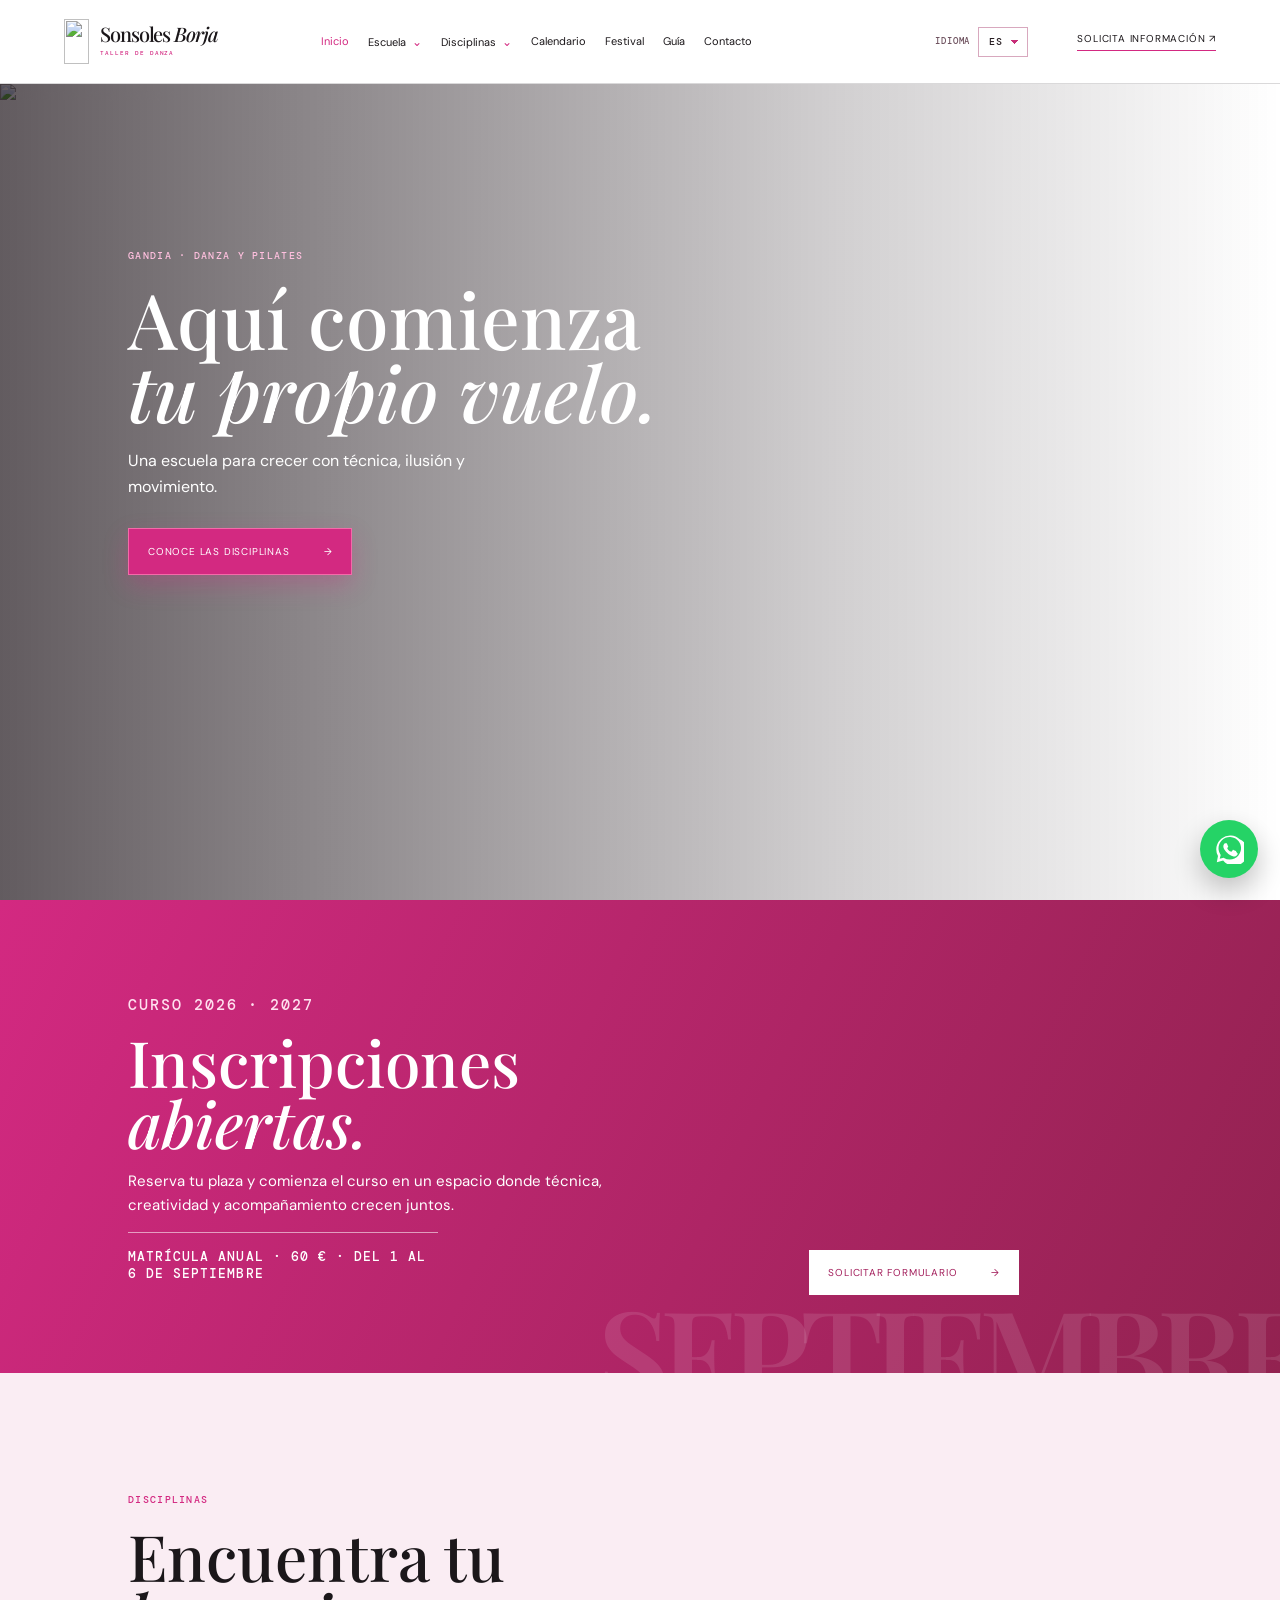
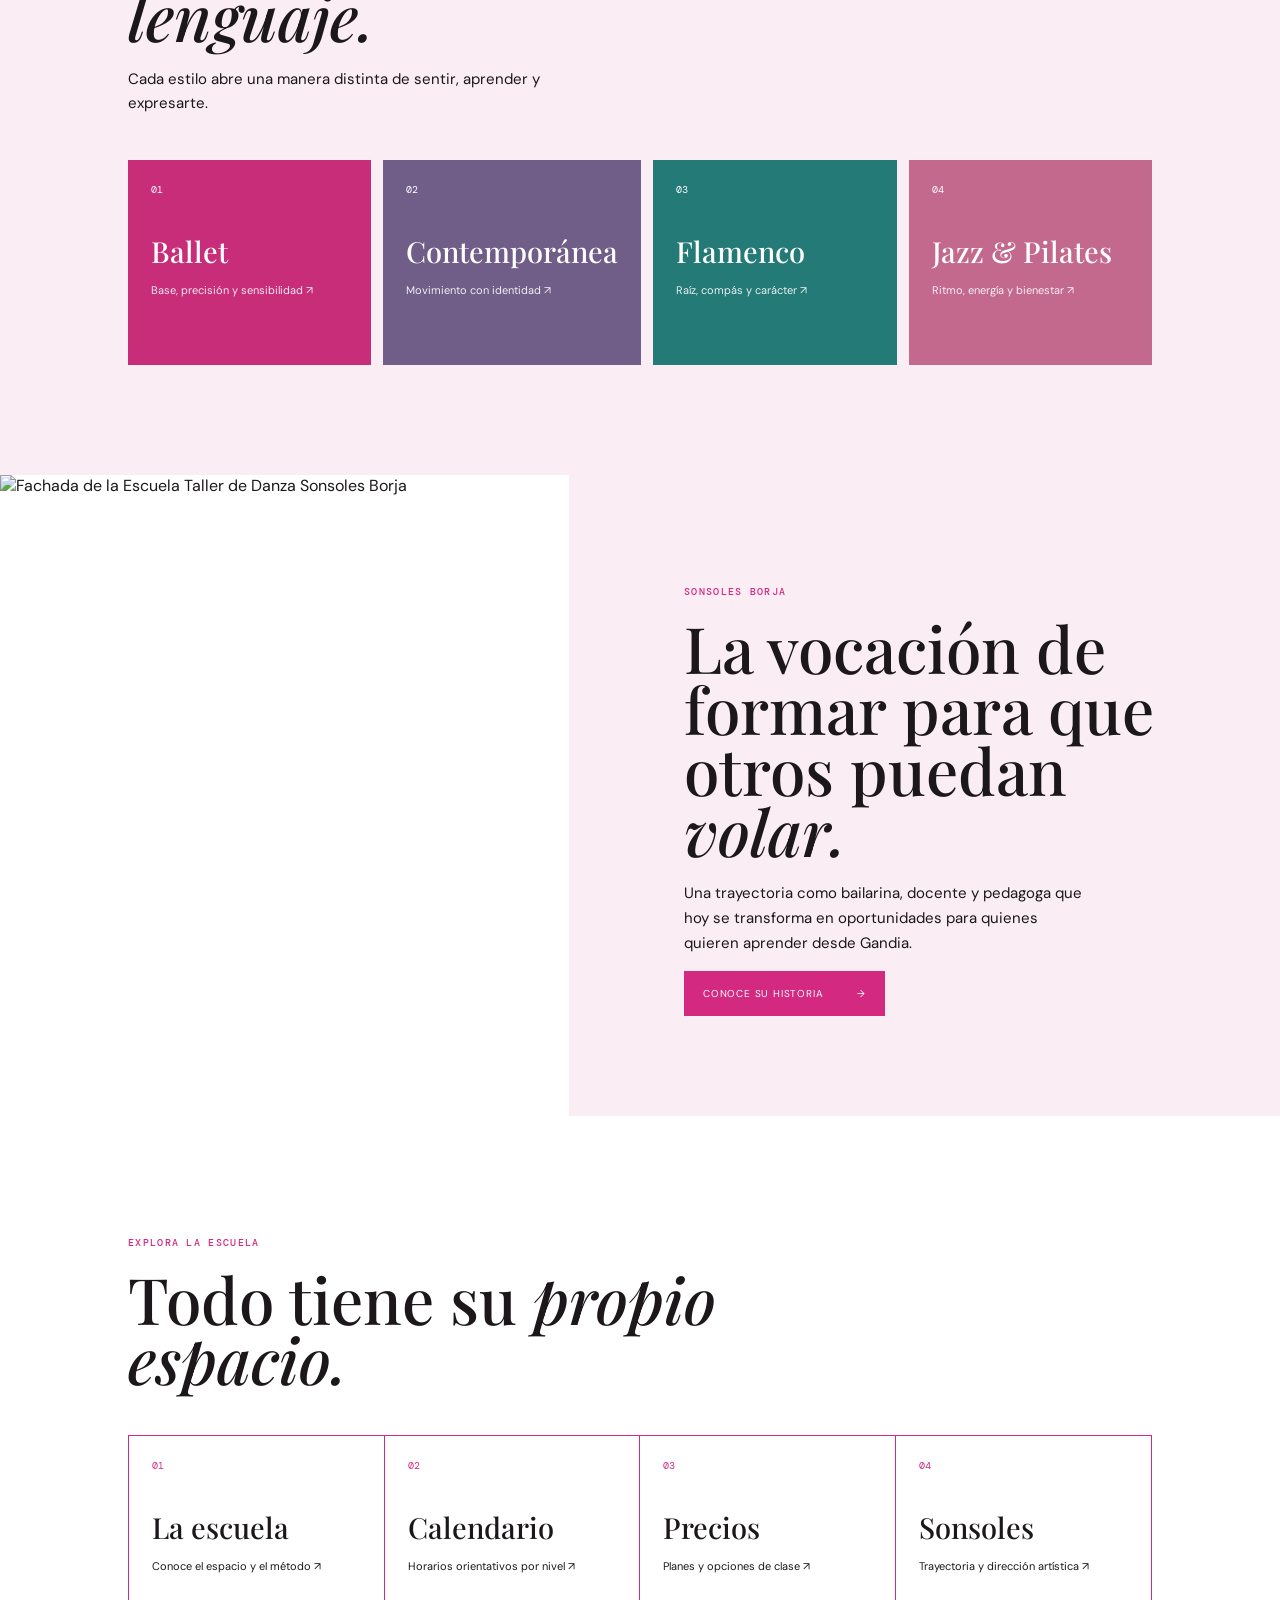
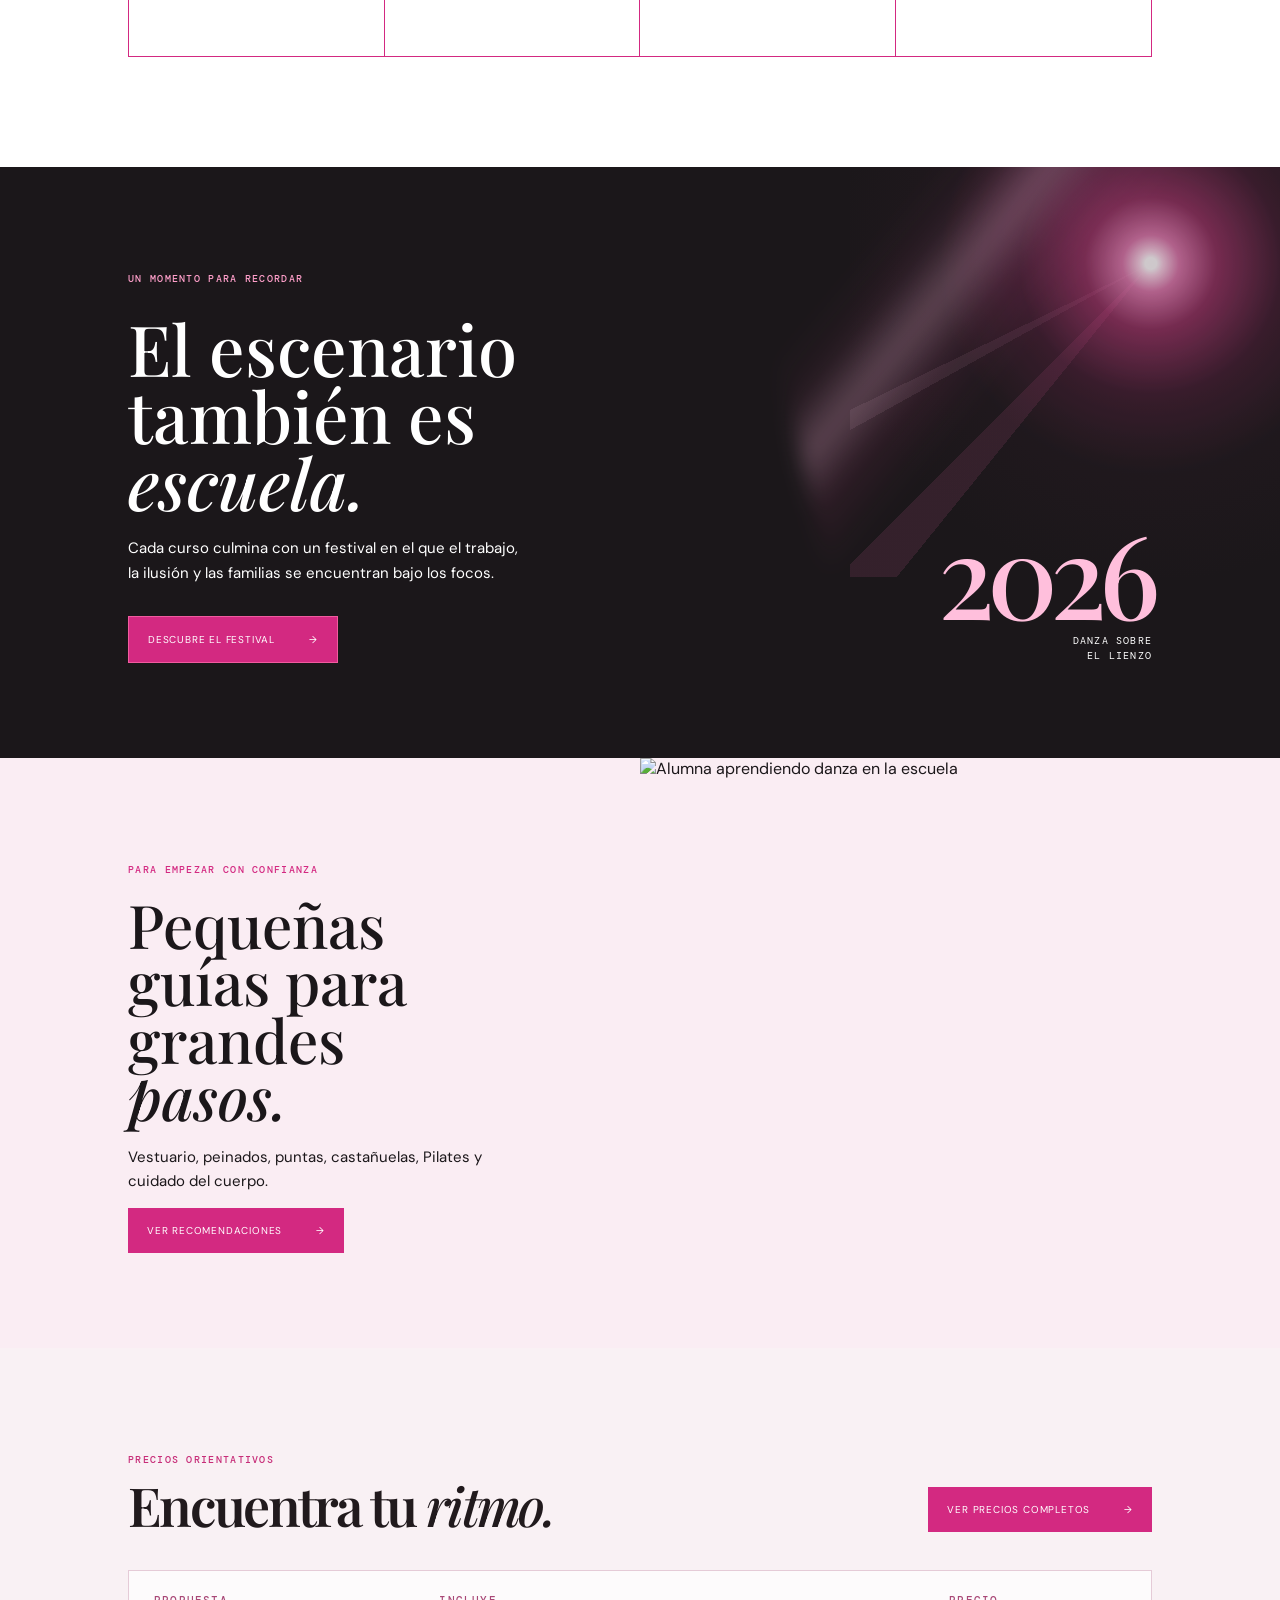
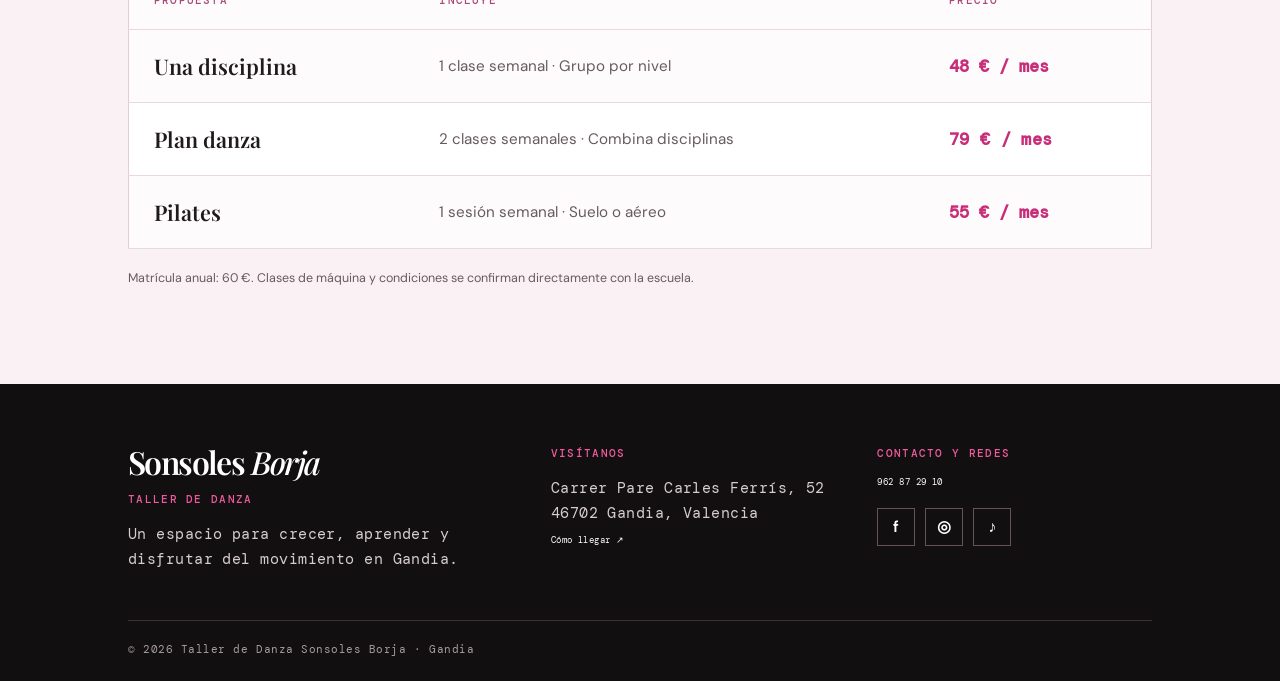
==== index.html @ 7279515a "Publicar versión final de la web" ====
<!doctype html><html lang="es"><head><meta charset="UTF-8"><meta name="viewport" content="width=device-width,initial-scale=1"><title>Sonsoles Borja | Danza y Pilates</title><link rel="preconnect" href="https://fonts.googleapis.com"><link rel="preconnect" href="https://fonts.gstatic.com" crossorigin><link href="https://fonts.googleapis.com/css2?family=DM+Mono:wght@400;500&family=DM+Sans:opsz,wght@9..40,400;9..40,500;9..40,600&family=Playfair+Display:ital,wght@0,500;0,600;0,700;1,500&display=swap" rel="stylesheet"><link rel="stylesheet" href="pages.css"><link rel="stylesheet" href="festival.css"><style>.simple-brand.polished{gap:11px}.brand-icon-polished{width:25px;height:45px;display:block}.brand-icon-polished img{width:100%;height:100%;object-fit:contain}.simple-brand.polished>span:last-child{font-size:20px;letter-spacing:-.055em}.simple-brand.polished i{margin-top:6px;letter-spacing:.16em;font-size:6px}.simple-brand.polished b{font-style:italic;font-weight:500}.sonsoles-home{display:grid;grid-template-columns:1fr 1.25fr;min-height:600px}.sonsoles-home .portraits{display:block;min-height:600px;overflow:hidden}.sonsoles-home img{width:100%;height:100%;object-fit:cover}.sonsoles-home>div:last-child{padding:100px 9vw;background:#faedf3}.sonsoles-home h2{font-size:clamp(43px,5vw,74px)}.sonsoles-home p:not(.eyebrow){font-size:15px;line-height:1.65;max-width:400px}@media(max-width:760px){.simple-brand.polished>span:last-child{font-size:17px}.brand-icon-polished{width:22px;height:39px}.sonsoles-home{grid-template-columns:1fr}.sonsoles-home .portraits{height:420px;min-height:0}.sonsoles-home>div:last-child{padding:70px 25px}}.home-prices{padding:95px 10vw;background:#fff8fb}.home-prices-head{display:flex;justify-content:space-between;align-items:end;gap:30px;margin-bottom:38px}.home-prices h2{font:600 clamp(2.6rem,4.2vw,4.8rem)/.98 'Playfair Display',serif;letter-spacing:-.05em;margin:13px 0 0}.home-prices table{width:100%;border-collapse:collapse;background:#fff}.home-prices th,.home-prices td{padding:22px 25px;text-align:left;border-bottom:1px solid #eadde3}.home-prices th{font:500 .68rem 'DM Mono',monospace;letter-spacing:.11em;text-transform:uppercase;color:#9f788b}.home-prices td{font-size:.95rem}.home-prices td:first-child{font:600 1.35rem 'Playfair Display',serif}.home-prices td:nth-child(2){color:#6c6066}.home-prices td:last-child{font:600 1.05rem 'DM Mono',monospace;color:#c72d78;white-space:nowrap}.home-prices-note{margin:20px 0 0;color:#786d72;font-size:.78rem;line-height:1.6}@media(max-width:760px){.home-prices{padding:65px 25px}.home-prices-head{display:block}.home-prices .button{margin-top:24px}.home-prices th:nth-child(2),.home-prices td:nth-child(2){display:none}.home-prices th,.home-prices td{padding:17px 12px}.home-prices td:first-child{font-size:1.15rem}}.home-prices{background:#201b1e;color:#fff}.home-prices .eyebrow{color:#f34b9c}.home-prices h2{color:#fff}.home-prices table{background:#2c2529;border:1px solid #514149}.home-prices th,.home-prices td{border-color:#514149;color:#fff}.home-prices th{color:#f7bfd8}.home-prices td:nth-child(2),.home-prices-note{color:#e3d8dc}.home-prices td:last-child{color:#ff62aa}.home-prices .button{background:#d42e7c;color:#fff}.home-prices .button:hover{background:#ee4c9c}.site-footer{background:#120f11;color:#fff;padding:62px 10vw 25px}.footer-grid{max-width:1280px;margin:auto;display:grid;grid-template-columns:1.35fr 1fr 1fr;gap:52px;padding-bottom:48px}.footer-brand{font:600 2rem/1 'Playfair Display',serif;letter-spacing:-.05em}.footer-brand span{font-style:italic;font-weight:500}.footer-kicker{font:500 .68rem 'DM Mono',monospace;letter-spacing:.12em;text-transform:uppercase;color:#ef5b9e;margin:0 0 16px}.site-footer p:not(.footer-kicker){font-size:.92rem;line-height:1.7;color:#d6cdd1;margin:0}.footer-contact{color:#fff!important;text-decoration:none;display:block;margin-top:8px}.footer-contact:hover{color:#f0549c!important}.footer-socials{display:flex;gap:10px;margin-top:20px}.footer-socials a{width:38px;height:38px;border:1px solid #645159;display:grid;place-items:center;color:#fff;text-decoration:none;font:600 1rem 'DM Sans',sans-serif;transition:.2s}.footer-socials a:hover{background:#d42e7c;border-color:#d42e7c;transform:translateY(-2px)}.footer-bottom{max-width:1280px;margin:auto;padding-top:22px;border-top:1px solid #3b3035;color:#a89ba1;font:400 .66rem 'DM Mono',monospace;letter-spacing:.05em}@media(max-width:760px){.site-footer{padding:52px 25px 23px}.footer-grid{grid-template-columns:1fr;gap:28px;padding-bottom:36px}}.festival-home{background:#1b171a!important;color:#fff!important}.festival-home .eyebrow{color:#ff9fca!important}.festival-home h2,.festival-home h2 em,.festival-home p:not(.eyebrow),.festival-home .year-stamp,.festival-home .year-stamp small{color:#fff!important;text-shadow:none}.festival-home>div:nth-of-type(1){position:relative;z-index:2}.festival-home .button{background:#d32981!important;color:#fff!important;border:1px solid #f15b9f}.festival-home .button:hover{background:#ed4c9b!important}.festival-home:after{opacity:.8}.festival-home .year-stamp{position:relative;z-index:2;color:#ffbfdc!important}.home-hero .button{background:#d32981!important;border:1px solid #f46aa9!important;color:#fff!important;box-shadow:0 10px 25px rgba(211,41,129,.28)}.home-hero .button:hover{background:#ed4d9b!important;transform:translateY(-2px)}.explore-links .link-grid{border:1px solid #d32981!important;gap:0}.explore-links .link-grid a{border-right:1px solid #d32981!important;background:transparent!important}.explore-links .link-grid a:last-child{border-right:0!important}.explore-links .link-grid a:hover{background:#fff4f8!important}.explore-links .link-grid b{color:#d32981!important}@media(max-width:560px){.explore-links .link-grid a{border-right:0!important;border-bottom:1px solid #d32981!important}.explore-links .link-grid a:last-child{border-bottom:0!important}}.home-prices{background:#f9f1f4!important;color:#211a1d!important}.home-prices .eyebrow{color:#c72d78!important}.home-prices h2{color:#211a1d!important}.home-prices table{background:rgba(255,255,255,.72)!important;border:1px solid #e5cbd7!important}.home-prices th,.home-prices td{border-color:#ead8e0!important;color:#211a1d!important}.home-prices th{color:#a94877!important}.home-prices td:nth-child(2),.home-prices-note{color:#685b60!important}.home-prices td:last-child{color:#c72d78!important}.home-prices .button{background:#d32981!important;color:#fff!important;border:0!important}.home-prices .button:hover{background:#e94b98!important}.home-links:not(.explore-links) .link-grid{border:0!important;gap:12px}.home-links:not(.explore-links) .link-grid a{border:0!important;color:#fff!important;min-height:205px}.home-links:not(.explore-links) .link-grid a:nth-child(1){background:#c72d78!important}.home-links:not(.explore-links) .link-grid a:nth-child(2){background:#705d88!important}.home-links:not(.explore-links) .link-grid a:nth-child(3){background:#247a76!important}.home-links:not(.explore-links) .link-grid a:nth-child(4){background:#c3698d!important}.home-links:not(.explore-links) .link-grid a:hover{filter:brightness(1.06);transform:translateY(-3px)}.home-links:not(.explore-links) .link-grid b,.home-links:not(.explore-links) .link-grid strong,.home-links:not(.explore-links) .link-grid span{color:#fff!important}.home-links:not(.explore-links) .link-grid span{opacity:.9}.enrollment-home{position:relative;overflow:hidden;padding:78px 10vw;background:linear-gradient(115deg,#d32981,#922250);color:#fff;display:grid;grid-template-columns:1.3fr .7fr;gap:45px;align-items:end}.enrollment-home:after{content:'SEPTIEMBRE';position:absolute;right:-24px;bottom:-30px;font:600 clamp(60px,10vw,155px)/.8 'Playfair Display',serif;color:rgba(255,255,255,.11);letter-spacing:-.08em}.enrollment-home>div{position:relative;z-index:1}.enrollment-home .eyebrow{color:#ffe0ef}.enrollment-home h2{color:#fff;font-size:clamp(42px,5vw,72px);margin:13px 0}.enrollment-home p{font-size:15px;line-height:1.6;max-width:500px}.enrollment-home .enrollment-date{font:500 13px 'DM Mono',monospace;letter-spacing:.08em;text-transform:uppercase;color:#fff;border-top:1px solid rgba(255,255,255,.55);padding-top:15px;max-width:310px}.enrollment-home .button{justify-self:start;background:#fff!important;color:#a31f5c!important;position:relative;z-index:1}.enrollment-home .button:hover{background:#fff0f7!important}@media(max-width:760px){.enrollment-home{padding:64px 25px;grid-template-columns:1fr}.enrollment-home:after{font-size:75px;right:-14px}.enrollment-home .button{margin-top:5px}}.home-prices tbody tr:nth-child(2) td{background:#fff2f7}.home-prices tbody tr:nth-child(2) td:last-child{background:#d32981!important;color:#fff!important;font-weight:700;letter-spacing:.02em}.home-prices td:last-child{min-width:150px;text-align:right}.home-prices th:last-child{text-align:right}.home-prices tbody tr:nth-child(2) td{background:#fff!important}.home-prices tbody tr:nth-child(2) td:last-child{background:#fff!important;color:#c72d78!important;font-weight:600!important}.home-prices td:last-child{min-width:auto!important;text-align:left!important}.home-prices th:last-child{text-align:left!important}</style><script defer src="language.js"></script></head><body><header class="page-header"><a class="simple-brand polished" href="index.html"><span class="brand-icon-polished"><img src="assets/brand-icon-polished.png" alt=""></span><span>Sonsoles <b>Borja</b><i>Taller de danza</i></span></a><nav><a class="active" href="index.html">Inicio</a><a href="escuela.html">Escuela</a><a href="disciplinas.html">Disciplinas</a><a href="calendario.html">Calendario</a><a href="festival.html">Festival</a><a href="guia.html">Gu&iacute;a</a><a href="contacto.html">Contacto</a></nav><a class="nav-cta" href="contacto.html">Solicita informaci&oacute;n ↗</a></header><main><section class="home-hero"><img src="assets/hero-danza.png" alt="Bailarina en el estudio"><div><p class="eyebrow">Gandia · Danza y Pilates</p><h1>Aqu&iacute; comienza<br><em>tu propio vuelo.</em></h1><p>Una escuela para crecer con t&eacute;cnica, ilusi&oacute;n y movimiento.</p><a class="button" href="disciplinas.html">Conoce las disciplinas <span>→</span></a></div></section><section class="enrollment-home"><div><p class="eyebrow">Curso 2026 · 2027</p><h2>Inscripciones <em>abiertas.</em></h2><p>Reserva tu plaza y comienza el curso en un espacio donde técnica, creatividad y acompañamiento crecen juntos.</p><p class="enrollment-date">Matrícula anual · 60 € · del 1 al 6 de septiembre</p></div><div><a class="button enrollment-form-link" href="contacto.html">Solicitar formulario <span>→</span></a></div></section><section class="home-links"><p class="eyebrow">Disciplinas</p><h2>Encuentra tu <em>lenguaje.</em></h2><p style="max-width:460px;font-size:15px;line-height:1.6">Cada estilo abre una manera distinta de sentir, aprender y expresarte.</p><div class="link-grid"><a href="disciplinas.html"><b>01</b><strong>Ballet</strong><span>Base, precisi&oacute;n y sensibilidad ↗</span></a><a href="disciplinas.html"><b>02</b><strong>Contempor&aacute;nea</strong><span>Movimiento con identidad ↗</span></a><a href="disciplinas.html"><b>03</b><strong>Flamenco</strong><span>Ra&iacute;z, comp&aacute;s y car&aacute;cter ↗</span></a><a href="disciplinas.html"><b>04</b><strong>Jazz & Pilates</strong><span>Ritmo, energ&iacute;a y bienestar ↗</span></a></div></section><section class="sonsoles-home"><div class="portraits"><img src="assets/escuela-fachada-limpia.png" alt="Fachada de la Escuela Taller de Danza Sonsoles Borja"></div><div><p class="eyebrow">Sonsoles Borja</p><h2>La vocaci&oacute;n de formar para que otros puedan <em>volar.</em></h2><p>Una trayectoria como bailarina, docente y pedagoga que hoy se transforma en oportunidades para quienes quieren aprender desde Gandia.</p><a class="button" href="sonsoles.html">Conoce su historia <span>→</span></a></div></section><section class="home-links explore-links" style="background:#fff"><p class="eyebrow">Explora la escuela</p><h2>Todo tiene su <em>propio espacio.</em></h2><div class="link-grid"><a href="escuela.html"><b>01</b><strong>La escuela</strong><span>Conoce el espacio y el m&eacute;todo ↗</span></a><a href="calendario.html"><b>02</b><strong>Calendario</strong><span>Horarios orientativos por nivel ↗</span></a><a href="precios.html"><b>03</b><strong>Precios</strong><span>Planes y opciones de clase ↗</span></a><a href="sonsoles.html"><b>04</b><strong>Sonsoles</strong><span>Trayectoria y direcci&oacute;n art&iacute;stica ↗</span></a></div></section><section class="festival-home"><p class="eyebrow">Un momento para recordar</p><div><h2>El escenario tambi&eacute;n es <em>escuela.</em></h2><p>Cada curso culmina con un festival en el que el trabajo, la ilusi&oacute;n y las familias se encuentran bajo los focos.</p><a class="button" href="festival.html">Descubre el Festival <span>→</span></a></div><div class="year-stamp">2026<br><small>DANZA SOBRE<br>EL LIENZO</small></div></section><section class="home-guide"><div><p class="eyebrow">Para empezar con confianza</p><h2>Peque&ntilde;as gu&iacute;as para grandes <em>pasos.</em></h2><p>Vestuario, peinados, puntas, casta&ntilde;uelas, Pilates y cuidado del cuerpo.</p><a class="button" href="guia.html">Ver recomendaciones <span>→</span></a></div><img src="assets/guia-pequenos-pasos.png" alt="Alumna aprendiendo danza en la escuela"></section><section class="home-prices"><div class="home-prices-head"><div><p class="eyebrow">Precios orientativos</p><h2>Encuentra tu <em>ritmo.</em></h2></div><a class="button" href="precios.html">Ver precios completos <span>→</span></a></div><table aria-label="Precios orientativos"><thead><tr><th>Propuesta</th><th>Incluye</th><th>Precio</th></tr></thead><tbody><tr><td>Una disciplina</td><td>1 clase semanal · Grupo por nivel</td><td>48 € / mes</td></tr><tr><td>Plan danza</td><td>2 clases semanales · Combina disciplinas</td><td>79 € / mes</td></tr><tr><td>Pilates</td><td>1 sesión semanal · Suelo o aéreo</td><td>55 € / mes</td></tr></tbody></table><p class="home-prices-note">Matrícula anual: 60 €. Clases de máquina y condiciones se confirman directamente con la escuela.</p></section></main><a class="whatsapp" href="https://wa.me/34600000000?text=Hola%2C%20me%20gustar%C3%ADa%20recibir%20informaci%C3%B3n." target="_blank" rel="noreferrer" aria-label="WhatsApp">◔</a><footer class="site-footer"><div class="footer-grid"><div><div class="footer-brand">Sonsoles <span>Borja</span></div><p class="footer-kicker" style="margin-top:14px">Taller de danza</p><p>Un espacio para crecer, aprender y disfrutar del movimiento en Gandia.</p></div><div><p class="footer-kicker">Visítanos</p><p>Carrer Pare Carles Ferrís, 52<br>46702 Gandia, Valencia</p><a class="footer-contact" href="https://www.google.com/maps/place//data=!4m2!3m1!1s0xd61e84b823273ef:0x9083b964c389a8e6?sa=X&amp;ved=1t:8290&amp;ictx=111" target="_blank" rel="noopener">Cómo llegar ↗</a></div><div><p class="footer-kicker">Contacto y redes</p><a class="footer-contact" href="tel:+34962872910">962 87 29 10</a><div class="footer-socials" aria-label="Redes sociales"><a href="https://www.facebook.com/tallerdedanzasonsolesborja" target="_blank" rel="noopener" aria-label="Facebook">f</a><a href="https://www.instagram.com/tallerdedanzasonsolesborja/" target="_blank" rel="noopener" aria-label="Instagram">◎</a><a href="https://www.tiktok.com/@tallerdedanzasonsolesborja" target="_blank" rel="noopener" aria-label="TikTok">♪</a></div></div></div><div class="footer-bottom">© 2026 Taller de Danza Sonsoles Borja · Gandia</div></footer></body></html>
---- pages.css ----
:root{--ink:#1b171a;--pink:#d32981;--soft:#faedf3;--line:rgba(27,23,26,.16)}
*{box-sizing:border-box}
body{margin:0;color:var(--ink);font-family:'DM Sans',Arial,sans-serif}
a{color:inherit;text-decoration:none}
.page-header{height:84px;display:flex;align-items:center;padding:0 5vw;gap:25px;border-bottom:1px solid var(--line);background:#fff;position:sticky;top:0;z-index:9}
.simple-brand{display:flex;align-items:center;gap:8px;font:500 18px/.82 'Playfair Display',serif;white-space:nowrap}
.simple-brand b{font-weight:700}.simple-brand i{display:block;margin-top:5px;color:var(--pink);font:500 7px 'DM Mono',monospace;letter-spacing:.1em;text-transform:uppercase}
.brand-icon{height:44px;width:22px;overflow:hidden;display:block;position:relative}.brand-icon img,.brand-icon img[src="assets/brand-icon-polished.png"]{position:static;width:100%;height:100%;max-width:100%;object-fit:contain}
.page-header nav{display:flex;gap:19px;margin:auto;font-size:11px}.page-header nav a{padding:6px 0}.page-header nav a:hover,.page-header nav .active{color:var(--pink)}
.nav-cta{font-size:10px;letter-spacing:.08em;text-transform:uppercase;border-bottom:1px solid var(--pink);padding-bottom:5px}
.eyebrow{font:500 10px 'DM Mono',monospace;letter-spacing:.13em;text-transform:uppercase;color:var(--pink)}
h1,h2{font:500 clamp(48px,6vw,92px)/.95 'Playfair Display',serif;margin:20px 0}h1 em,h2 em{font-weight:500}
.button{display:inline-flex;gap:34px;padding:16px 19px;background:var(--pink);color:#fff;font-size:10px;letter-spacing:.08em;text-transform:uppercase}
.home-hero{height:calc(100vh - 84px);min-height:570px;position:relative;color:#fff;overflow:hidden}.home-hero>img{height:100%;width:100%;object-fit:cover}.home-hero:after{content:'';position:absolute;inset:0;background:linear-gradient(90deg,rgba(24,14,20,.68),rgba(24,14,20,.2) 65%,transparent)}.home-hero>div{position:absolute;z-index:1;left:10vw;top:19%;max-width:535px}.home-hero .eyebrow{color:#ffc0df}.home-hero p:not(.eyebrow){font-size:16px;line-height:1.6;max-width:350px;margin-bottom:29px}
.home-links{padding:110px 10vw;background:var(--soft)}.home-links h2{font-size:clamp(44px,5vw,74px);max-width:620px}
.link-grid{display:grid;grid-template-columns:repeat(4,1fr);border:1px solid var(--line);margin-top:45px}.link-grid a{min-height:220px;padding:23px;border-right:1px solid var(--line);display:flex;flex-direction:column}.link-grid a:last-child{border:0}.link-grid b{font:10px 'DM Mono',monospace;color:var(--pink)}.link-grid strong{font:500 29px 'Playfair Display',serif;margin:36px 0 12px}.link-grid span{font-size:11px;line-height:1.5}
.page-hero{min-height:345px;padding:80px 10vw 70px;background:var(--soft);display:flex;align-items:end}.page-hero p:last-child{font-size:15px;line-height:1.6;max-width:480px}.page-content{padding:85px 10vw}.page-content h2{font-size:clamp(38px,4vw,62px)}
.split{display:grid;grid-template-columns:1fr 1fr;gap:8vw;align-items:center}.split img{width:100%;max-height:600px;object-fit:cover}.copy{font-size:15px;line-height:1.7}.copy ul{list-style:none;padding:17px 0;border-top:1px solid var(--line);font-size:13px}.copy li{line-height:2}.copy li:before,.discipline-row li:before{content:'•';color:var(--pink);padding-right:8px}
.discipline-list{display:grid;gap:0}.discipline-row{display:grid;grid-template-columns:310px 1fr;min-height:420px;border-bottom:1px solid var(--line)}.discipline-row img{width:100%;height:100%;object-fit:cover}.discipline-row>div{padding:55px 7vw}.discipline-row h2{font-size:clamp(39px,4.5vw,66px);margin:16px 0}.discipline-row p{font-size:15px;line-height:1.6}.discipline-row ul{padding:17px 0 0;border-top:1px solid var(--line);list-style:none;font-size:12px;line-height:1.9}
.primeros-pasos-gallery{display:grid;grid-template-columns:1fr 1fr;gap:2px;min-height:420px;overflow:hidden}.discipline-row>.primeros-pasos-gallery{padding:0}.primeros-pasos-gallery img{display:block;width:100%;height:100%;min-height:420px;object-fit:cover}
.calendar{width:100%;border-collapse:collapse;margin-top:20px;font-size:12px}.calendar th,.calendar td{border:1px solid var(--line);padding:17px;text-align:left;vertical-align:top}.calendar th{font:10px 'DM Mono',monospace;text-transform:uppercase;background:var(--soft)}.calendar td:first-child{font:10px 'DM Mono',monospace;color:var(--pink)}.calendar b{font-weight:400;color:#766a71}
.price-grid{display:grid;grid-template-columns:repeat(3,1fr);border:1px solid var(--line);margin-top:20px}.price-card{padding:33px 28px;border-right:1px solid var(--line);min-height:330px}.price-card:last-child{border:0}.price-card>p{font:10px 'DM Mono',monospace;letter-spacing:.08em;text-transform:uppercase;color:var(--pink)}.price-card strong{display:block;font:500 50px 'Playfair Display',serif;margin:20px 0}.price-card strong span{font:11px 'DM Sans',sans-serif}.price-card ul{padding:15px 0;border-top:1px solid var(--line);list-style:none;font-size:12px;line-height:1.9}
.price-card.featured{background:#fff!important;color:var(--ink)!important}.price-card.featured>p{color:var(--pink)!important}.price-card.featured strong,.price-card.featured strong span,.price-card.featured li{color:var(--ink)!important}.price-card.featured ul{border-color:var(--line)!important}
.notice{font-size:11px;color:#786a72;margin-top:18px}.contact-cards{display:grid;grid-template-columns:repeat(3,1fr);gap:20px}.contact-cards a,.contact-cards div{padding:27px;border-top:2px solid var(--pink);background:var(--soft);font-size:15px;line-height:1.55}.contact-cards span{display:block;color:var(--pink);font:10px 'DM Mono',monospace;text-transform:uppercase;letter-spacing:.08em;margin-bottom:8px}
.enrollment-fee{display:flex;align-items:baseline;gap:18px;padding:24px 28px;margin:0 0 20px;background:#faedf3;border-left:4px solid var(--pink)}.enrollment-fee .eyebrow{margin:0}.enrollment-fee strong{font:500 46px/.9 'Playfair Display',serif;color:var(--pink)}.enrollment-fee span{font-size:13px;color:#65575d}
.whatsapp{position:fixed;right:22px;bottom:22px;width:54px;height:54px;display:grid;place-items:center;background:#25d366;color:#fff;border-radius:50%;font-size:28px;box-shadow:0 8px 20px #0004;z-index:10}
footer{padding:27px 5vw;background:var(--soft);font:9px 'DM Mono',monospace;letter-spacing:.05em}
@media(max-width:900px){.page-header nav{display:none}.page-header{justify-content:space-between}.nav-cta{display:block}.link-grid,.price-grid,.contact-cards{grid-template-columns:1fr 1fr}.link-grid a:nth-child(2){border-right:0}.split{grid-template-columns:1fr}.discipline-row{grid-template-columns:1fr}.discipline-row img{height:390px}.primeros-pasos-gallery{height:390px;min-height:0}.primeros-pasos-gallery img{height:390px;min-height:0}.page-content{padding:65px 25px}.page-hero,.home-links{padding-left:25px;padding-right:25px}.calendar{display:block;overflow-x:auto}.calendar th,.calendar td{min-width:125px}.home-hero>div{left:25px;right:25px}.home-hero h1{font-size:63px}}
@media(max-width:560px){.link-grid,.price-grid,.contact-cards{grid-template-columns:1fr}.link-grid a,.price-card{border-right:0;border-bottom:1px solid var(--line)}.link-grid a:last-child,.price-card:last-child{border-bottom:0}.nav-cta{display:none}.discipline-row>div{padding:45px 25px}.page-hero{min-height:310px}}
.nav-dropdown{position:relative;display:flex;align-items:center}.nav-dropdown button{border:0;background:transparent;color:inherit;font:inherit;font-size:inherit;cursor:pointer;padding:6px 0}.nav-dropdown button span{font-size:12px;margin-left:3px;color:var(--pink)}.nav-dropdown.active button,.nav-dropdown:focus-within button,.nav-dropdown:hover button{color:var(--pink)}.discipline-menu{position:absolute;top:calc(100% + 12px);left:-18px;min-width:205px;padding:8px;background:#fff;border:1px solid var(--line);box-shadow:0 15px 32px rgba(39,30,34,.12);opacity:0;visibility:hidden;transform:translateY(-7px);transition:.18s ease;z-index:20}.discipline-menu a{display:block!important;padding:10px 12px!important;font-size:10px!important;letter-spacing:.03em;white-space:nowrap}.discipline-menu a:hover{background:var(--soft);color:var(--pink)}.nav-dropdown:hover .discipline-menu,.nav-dropdown:focus-within .discipline-menu,.nav-dropdown.open .discipline-menu{opacity:1;visibility:visible;transform:translateY(0)}.discipline-row{scroll-margin-top:105px}
@media(max-width:900px){.nav-dropdown{display:none}}
---- festival.css ----
.festival-home{background:var(--ink);color:#fff;min-height:530px;padding:95px 10vw;display:grid;grid-template-columns:1fr 1fr;position:relative;overflow:hidden}.festival-home:before{content:'';position:absolute;width:740px;height:780px;right:-190px;top:-450px;background:linear-gradient(143deg,transparent 42%,rgba(246,82,163,.05) 46%,rgba(255,179,218,.28) 50%,rgba(245,76,159,.08) 54%,transparent 59%);transform:rotate(-13deg);filter:blur(10px);pointer-events:none}.festival-home:after{content:'';position:absolute;width:640px;height:640px;right:-210px;top:-230px;background:radial-gradient(circle at 47% 51%,rgba(255,249,252,.98) 0 1.2%,rgba(255,207,231,.96) 2.5%,rgba(249,121,187,.84) 6%,rgba(218,47,129,.58) 14%,rgba(143,23,85,.28) 28%,rgba(56,14,37,.08) 45%,transparent 68%),conic-gradient(from 208deg at 47% 51%,transparent 0 11deg,rgba(250,89,165,.14) 11deg 17deg,transparent 17deg 33deg,rgba(255,182,220,.1) 33deg 36deg,transparent 36deg 360deg);filter:blur(.2px);opacity:1;mix-blend-mode:screen;pointer-events:none}.festival-home .eyebrow{grid-column:1/-1;color:#ffbcdc;position:relative;z-index:1}.festival-home h2{font-size:clamp(44px,5.5vw,78px);position:relative;z-index:1}.festival-home p:not(.eyebrow){max-width:400px;font-size:15px;line-height:1.65;position:relative;z-index:1}.festival-home .button{margin-top:16px;position:relative;z-index:1}.year-stamp{align-self:end;justify-self:end;z-index:1;font:500 clamp(60px,9vw,140px)/.78 'Playfair Display',serif;letter-spacing:-.07em;text-align:right}.year-stamp small{display:block;margin-top:17px;font:10px/1.45 'DM Mono',monospace;letter-spacing:.12em}.home-guide{display:grid;grid-template-columns:1fr 1fr;align-items:stretch;min-height:530px;background:var(--soft)}.home-guide>div{padding:95px 10vw}.home-guide h2{font-size:clamp(43px,4.7vw,70px)}.home-guide p:not(.eyebrow){font-size:15px;line-height:1.6;max-width:390px}.home-guide img{width:100%;height:100%;object-fit:cover}.festival-grid{display:grid;grid-template-columns:repeat(5,1fr);gap:12px;margin-top:35px}.festival-card{min-height:340px;padding:25px;display:flex;flex-direction:column;justify-content:end;background:linear-gradient(180deg,#f8ddea,#d42b7f);color:#fff}.festival-card:nth-child(2){background:linear-gradient(180deg,#ded8e6,#69587d)}.festival-card:nth-child(3){background:linear-gradient(180deg,#fee8cc,#d88655)}.festival-card:nth-child(4){background:linear-gradient(180deg,#d8ebe7,#49837c)}.festival-card:nth-child(5){background:linear-gradient(180deg,#e7e1d5,#9a745d)}.festival-card b{font:500 46px 'Playfair Display',serif}.festival-card strong{font:500 20px/1.1 'Playfair Display',serif;margin-top:9px}.festival-card span{font-size:10px;line-height:1.5;margin-top:10px}.photo-repo{margin-top:72px;padding:36px;border:1px dashed var(--pink);background:var(--soft);text-align:center}.photo-repo strong{font:500 28px 'Playfair Display',serif;display:block}.photo-repo p{font-size:13px;margin-bottom:0}.faq-list{display:grid;grid-template-columns:repeat(2,1fr);gap:14px;margin-top:35px}.faq-list details{border-top:2px solid var(--pink);background:var(--soft);padding:21px}.faq-list summary{cursor:pointer;font:500 21px/1.15 'Playfair Display',serif}.faq-list p{font-size:13px;line-height:1.6;margin:15px 0 0}@media(max-width:900px){.festival-grid{grid-template-columns:repeat(2,1fr)}.festival-home,.home-guide{grid-template-columns:1fr}.festival-home{min-height:600px}.year-stamp{margin-top:50px}.home-guide>div{padding:75px 25px}.home-guide img{height:380px}}@media(max-width:560px){.festival-grid,.faq-list{grid-template-columns:1fr}.festival-home{padding:75px 25px}.festival-home:after{opacity:.5}.year-stamp{justify-self:start;text-align:left}.home-guide img{height:340px}}
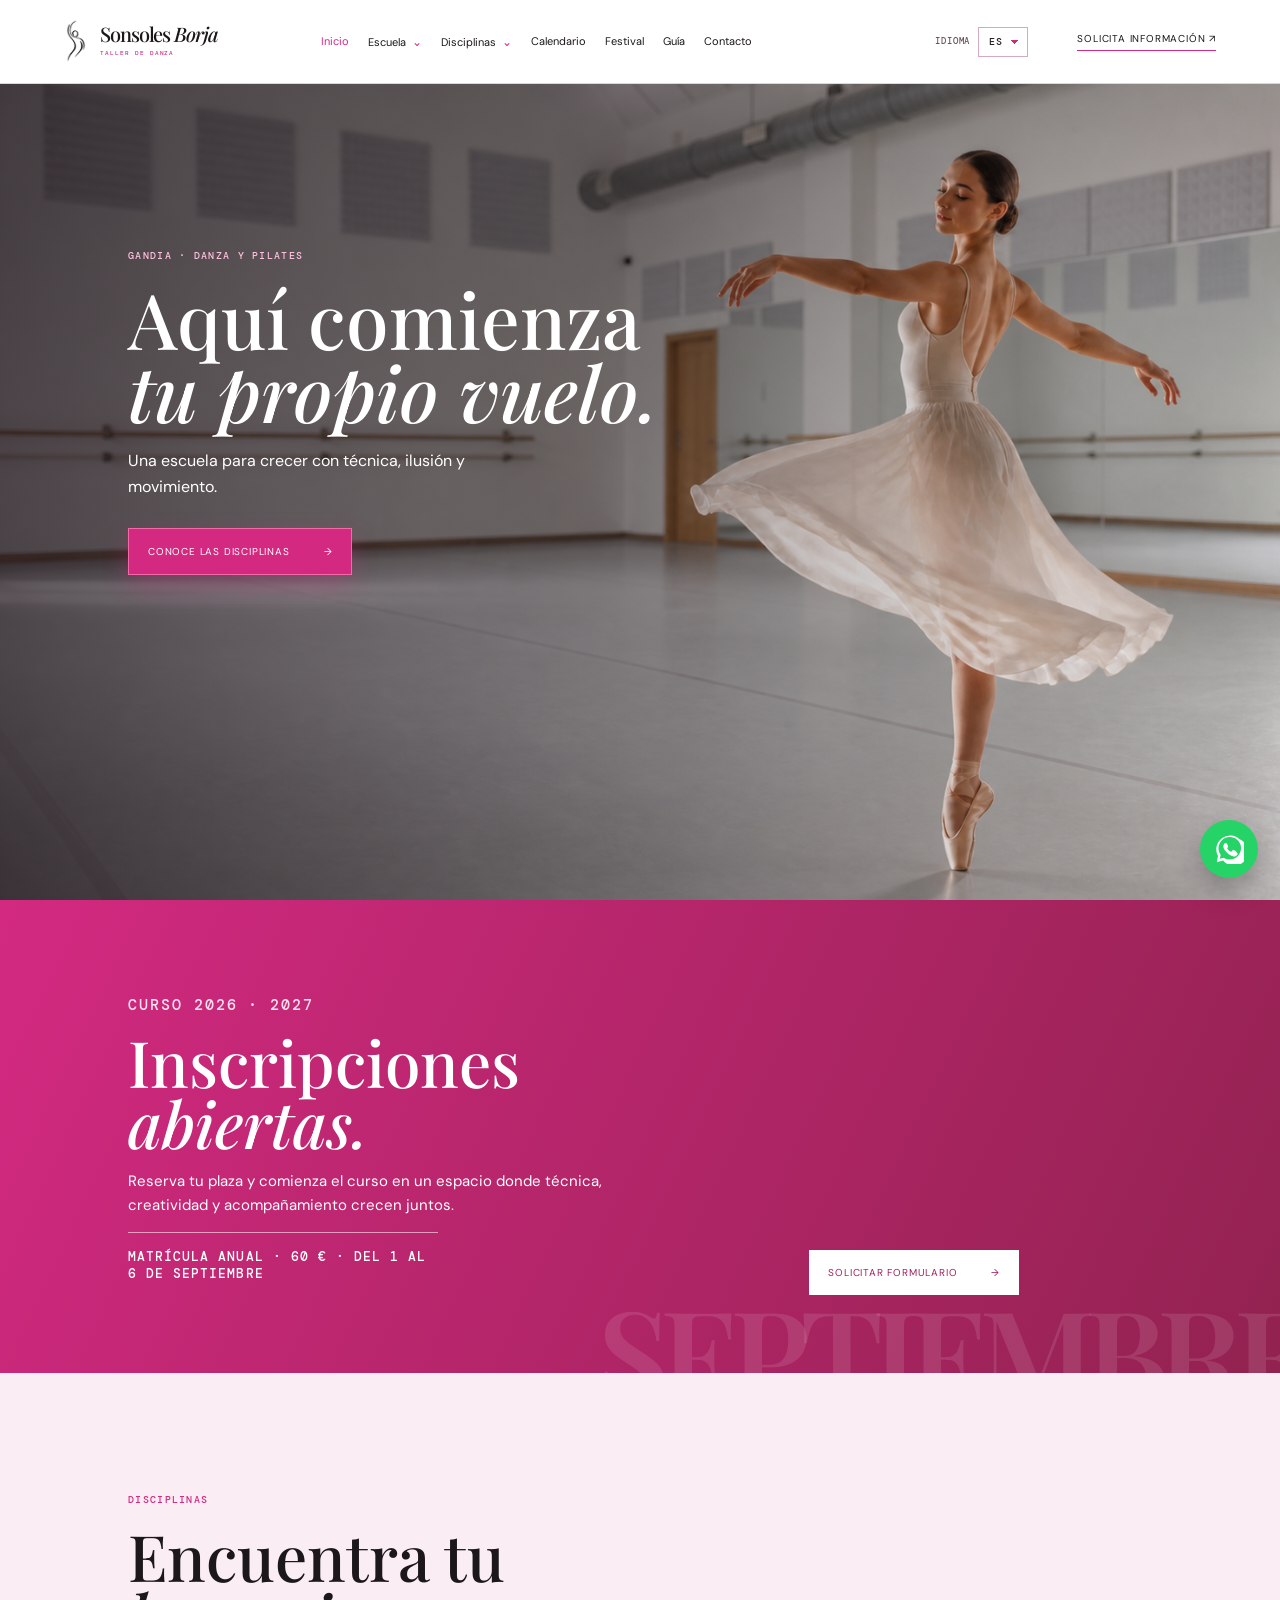
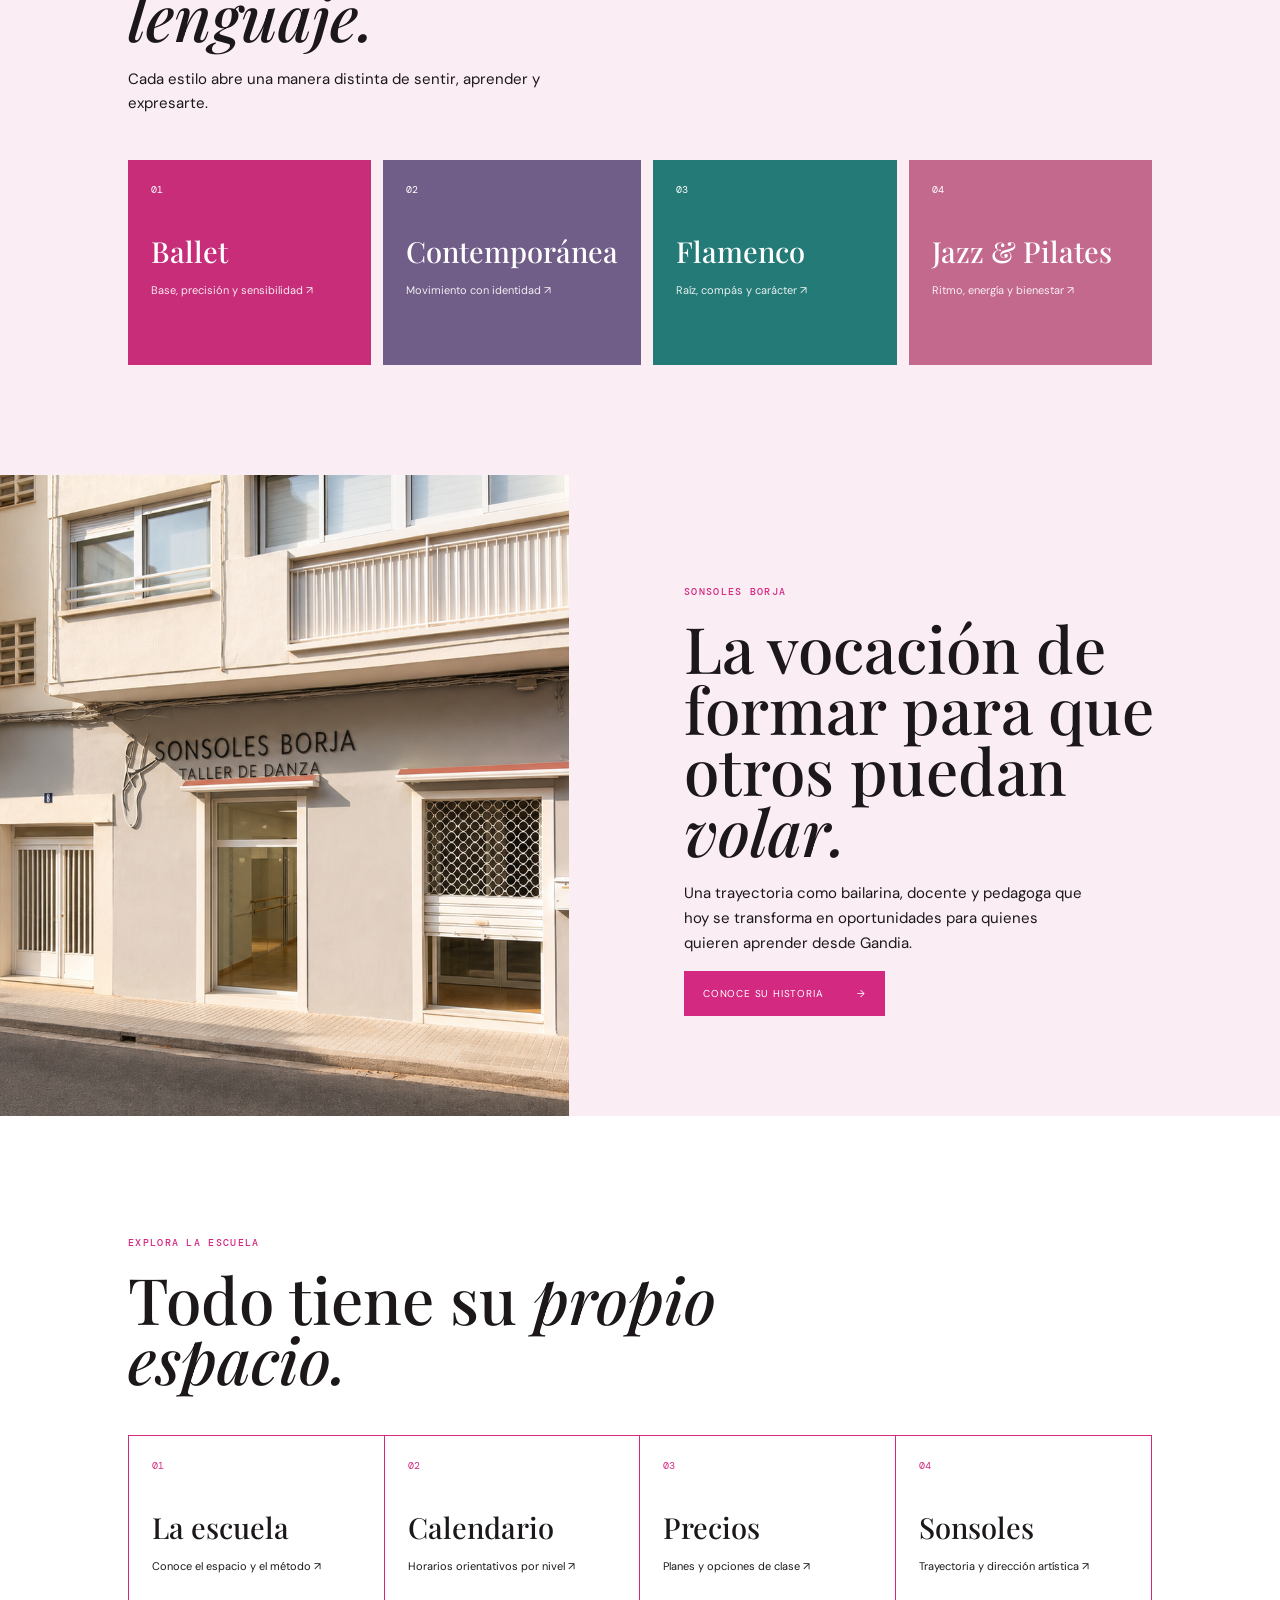
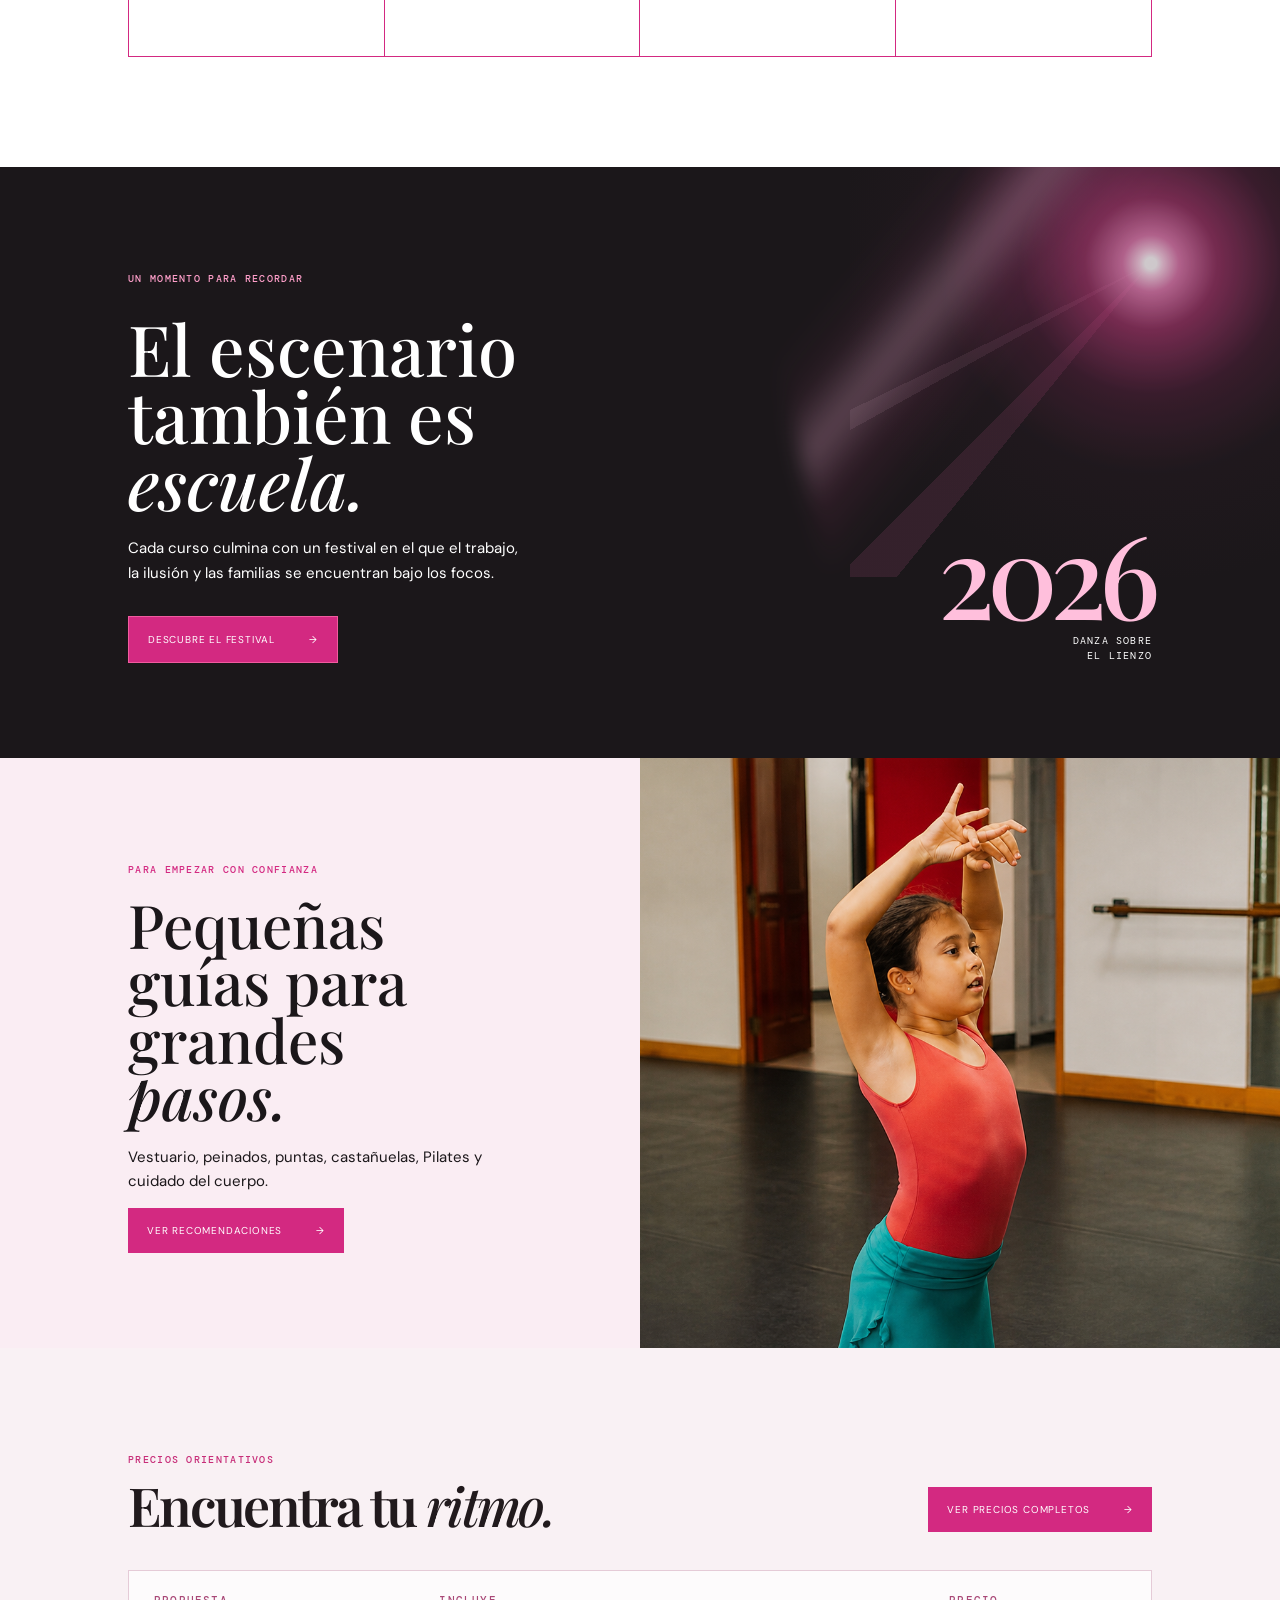
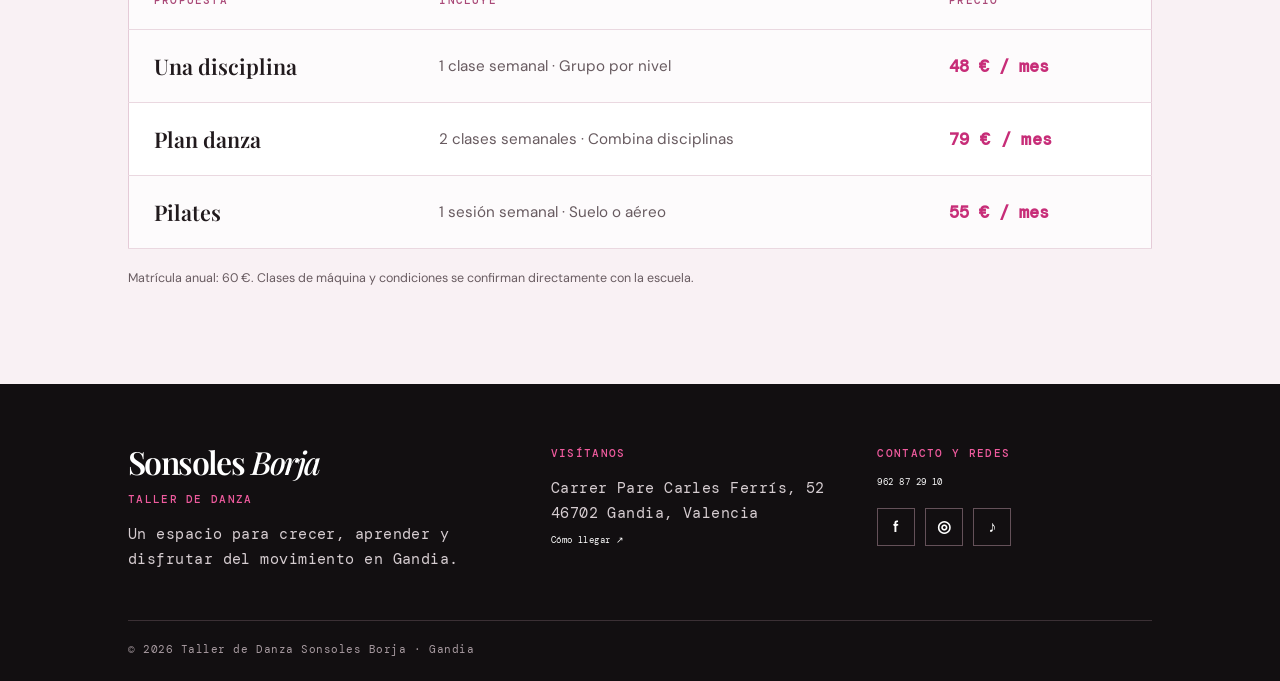
==== commit cac83154: "Corregir rutas de imágenes y logo" ====
--- a/index.html
+++ b/index.html
@@ -1 +1 @@
-<!doctype html><html lang="es"><head><meta charset="UTF-8"><meta name="viewport" content="width=device-width,initial-scale=1"><title>Sonsoles Borja | Danza y Pilates</title><link rel="preconnect" href="https://fonts.googleapis.com"><link rel="preconnect" href="https://fonts.gstatic.com" crossorigin><link href="https://fonts.googleapis.com/css2?family=DM+Mono:wght@400;500&family=DM+Sans:opsz,wght@9..40,400;9..40,500;9..40,600&family=Playfair+Display:ital,wght@0,500;0,600;0,700;1,500&display=swap" rel="stylesheet"><link rel="stylesheet" href="pages.css"><link rel="stylesheet" href="festival.css"><style>.simple-brand.polished{gap:11px}.brand-icon-polished{width:25px;height:45px;display:block}.brand-icon-polished img{width:100%;height:100%;object-fit:contain}.simple-brand.polished>span:last-child{font-size:20px;letter-spacing:-.055em}.simple-brand.polished i{margin-top:6px;letter-spacing:.16em;font-size:6px}.simple-brand.polished b{font-style:italic;font-weight:500}.sonsoles-home{display:grid;grid-template-columns:1fr 1.25fr;min-height:600px}.sonsoles-home .portraits{display:block;min-height:600px;overflow:hidden}.sonsoles-home img{width:100%;height:100%;object-fit:cover}.sonsoles-home>div:last-child{padding:100px 9vw;background:#faedf3}.sonsoles-home h2{font-size:clamp(43px,5vw,74px)}.sonsoles-home p:not(.eyebrow){font-size:15px;line-height:1.65;max-width:400px}@media(max-width:760px){.simple-brand.polished>span:last-child{font-size:17px}.brand-icon-polished{width:22px;height:39px}.sonsoles-home{grid-template-columns:1fr}.sonsoles-home .portraits{height:420px;min-height:0}.sonsoles-home>div:last-child{padding:70px 25px}}.home-prices{padding:95px 10vw;background:#fff8fb}.home-prices-head{display:flex;justify-content:space-between;align-items:end;gap:30px;margin-bottom:38px}.home-prices h2{font:600 clamp(2.6rem,4.2vw,4.8rem)/.98 'Playfair Display',serif;letter-spacing:-.05em;margin:13px 0 0}.home-prices table{width:100%;border-collapse:collapse;background:#fff}.home-prices th,.home-prices td{padding:22px 25px;text-align:left;border-bottom:1px solid #eadde3}.home-prices th{font:500 .68rem 'DM Mono',monospace;letter-spacing:.11em;text-transform:uppercase;color:#9f788b}.home-prices td{font-size:.95rem}.home-prices td:first-child{font:600 1.35rem 'Playfair Display',serif}.home-prices td:nth-child(2){color:#6c6066}.home-prices td:last-child{font:600 1.05rem 'DM Mono',monospace;color:#c72d78;white-space:nowrap}.home-prices-note{margin:20px 0 0;color:#786d72;font-size:.78rem;line-height:1.6}@media(max-width:760px){.home-prices{padding:65px 25px}.home-prices-head{display:block}.home-prices .button{margin-top:24px}.home-prices th:nth-child(2),.home-prices td:nth-child(2){display:none}.home-prices th,.home-prices td{padding:17px 12px}.home-prices td:first-child{font-size:1.15rem}}.home-prices{background:#201b1e;color:#fff}.home-prices .eyebrow{color:#f34b9c}.home-prices h2{color:#fff}.home-prices table{background:#2c2529;border:1px solid #514149}.home-prices th,.home-prices td{border-color:#514149;color:#fff}.home-prices th{color:#f7bfd8}.home-prices td:nth-child(2),.home-prices-note{color:#e3d8dc}.home-prices td:last-child{color:#ff62aa}.home-prices .button{background:#d42e7c;color:#fff}.home-prices .button:hover{background:#ee4c9c}.site-footer{background:#120f11;color:#fff;padding:62px 10vw 25px}.footer-grid{max-width:1280px;margin:auto;display:grid;grid-template-columns:1.35fr 1fr 1fr;gap:52px;padding-bottom:48px}.footer-brand{font:600 2rem/1 'Playfair Display',serif;letter-spacing:-.05em}.footer-brand span{font-style:italic;font-weight:500}.footer-kicker{font:500 .68rem 'DM Mono',monospace;letter-spacing:.12em;text-transform:uppercase;color:#ef5b9e;margin:0 0 16px}.site-footer p:not(.footer-kicker){font-size:.92rem;line-height:1.7;color:#d6cdd1;margin:0}.footer-contact{color:#fff!important;text-decoration:none;display:block;margin-top:8px}.footer-contact:hover{color:#f0549c!important}.footer-socials{display:flex;gap:10px;margin-top:20px}.footer-socials a{width:38px;height:38px;border:1px solid #645159;display:grid;place-items:center;color:#fff;text-decoration:none;font:600 1rem 'DM Sans',sans-serif;transition:.2s}.footer-socials a:hover{background:#d42e7c;border-color:#d42e7c;transform:translateY(-2px)}.footer-bottom{max-width:1280px;margin:auto;padding-top:22px;border-top:1px solid #3b3035;color:#a89ba1;font:400 .66rem 'DM Mono',monospace;letter-spacing:.05em}@media(max-width:760px){.site-footer{padding:52px 25px 23px}.footer-grid{grid-template-columns:1fr;gap:28px;padding-bottom:36px}}.festival-home{background:#1b171a!important;color:#fff!important}.festival-home .eyebrow{color:#ff9fca!important}.festival-home h2,.festival-home h2 em,.festival-home p:not(.eyebrow),.festival-home .year-stamp,.festival-home .year-stamp small{color:#fff!important;text-shadow:none}.festival-home>div:nth-of-type(1){position:relative;z-index:2}.festival-home .button{background:#d32981!important;color:#fff!important;border:1px solid #f15b9f}.festival-home .button:hover{background:#ed4c9b!important}.festival-home:after{opacity:.8}.festival-home .year-stamp{position:relative;z-index:2;color:#ffbfdc!important}.home-hero .button{background:#d32981!important;border:1px solid #f46aa9!important;color:#fff!important;box-shadow:0 10px 25px rgba(211,41,129,.28)}.home-hero .button:hover{background:#ed4d9b!important;transform:translateY(-2px)}.explore-links .link-grid{border:1px solid #d32981!important;gap:0}.explore-links .link-grid a{border-right:1px solid #d32981!important;background:transparent!important}.explore-links .link-grid a:last-child{border-right:0!important}.explore-links .link-grid a:hover{background:#fff4f8!important}.explore-links .link-grid b{color:#d32981!important}@media(max-width:560px){.explore-links .link-grid a{border-right:0!important;border-bottom:1px solid #d32981!important}.explore-links .link-grid a:last-child{border-bottom:0!important}}.home-prices{background:#f9f1f4!important;color:#211a1d!important}.home-prices .eyebrow{color:#c72d78!important}.home-prices h2{color:#211a1d!important}.home-prices table{background:rgba(255,255,255,.72)!important;border:1px solid #e5cbd7!important}.home-prices th,.home-prices td{border-color:#ead8e0!important;color:#211a1d!important}.home-prices th{color:#a94877!important}.home-prices td:nth-child(2),.home-prices-note{color:#685b60!important}.home-prices td:last-child{color:#c72d78!important}.home-prices .button{background:#d32981!important;color:#fff!important;border:0!important}.home-prices .button:hover{background:#e94b98!important}.home-links:not(.explore-links) .link-grid{border:0!important;gap:12px}.home-links:not(.explore-links) .link-grid a{border:0!important;color:#fff!important;min-height:205px}.home-links:not(.explore-links) .link-grid a:nth-child(1){background:#c72d78!important}.home-links:not(.explore-links) .link-grid a:nth-child(2){background:#705d88!important}.home-links:not(.explore-links) .link-grid a:nth-child(3){background:#247a76!important}.home-links:not(.explore-links) .link-grid a:nth-child(4){background:#c3698d!important}.home-links:not(.explore-links) .link-grid a:hover{filter:brightness(1.06);transform:translateY(-3px)}.home-links:not(.explore-links) .link-grid b,.home-links:not(.explore-links) .link-grid strong,.home-links:not(.explore-links) .link-grid span{color:#fff!important}.home-links:not(.explore-links) .link-grid span{opacity:.9}.enrollment-home{position:relative;overflow:hidden;padding:78px 10vw;background:linear-gradient(115deg,#d32981,#922250);color:#fff;display:grid;grid-template-columns:1.3fr .7fr;gap:45px;align-items:end}.enrollment-home:after{content:'SEPTIEMBRE';position:absolute;right:-24px;bottom:-30px;font:600 clamp(60px,10vw,155px)/.8 'Playfair Display',serif;color:rgba(255,255,255,.11);letter-spacing:-.08em}.enrollment-home>div{position:relative;z-index:1}.enrollment-home .eyebrow{color:#ffe0ef}.enrollment-home h2{color:#fff;font-size:clamp(42px,5vw,72px);margin:13px 0}.enrollment-home p{font-size:15px;line-height:1.6;max-width:500px}.enrollment-home .enrollment-date{font:500 13px 'DM Mono',monospace;letter-spacing:.08em;text-transform:uppercase;color:#fff;border-top:1px solid rgba(255,255,255,.55);padding-top:15px;max-width:310px}.enrollment-home .button{justify-self:start;background:#fff!important;color:#a31f5c!important;position:relative;z-index:1}.enrollment-home .button:hover{background:#fff0f7!important}@media(max-width:760px){.enrollment-home{padding:64px 25px;grid-template-columns:1fr}.enrollment-home:after{font-size:75px;right:-14px}.enrollment-home .button{margin-top:5px}}.home-prices tbody tr:nth-child(2) td{background:#fff2f7}.home-prices tbody tr:nth-child(2) td:last-child{background:#d32981!important;color:#fff!important;font-weight:700;letter-spacing:.02em}.home-prices td:last-child{min-width:150px;text-align:right}.home-prices th:last-child{text-align:right}.home-prices tbody tr:nth-child(2) td{background:#fff!important}.home-prices tbody tr:nth-child(2) td:last-child{background:#fff!important;color:#c72d78!important;font-weight:600!important}.home-prices td:last-child{min-width:auto!important;text-align:left!important}.home-prices th:last-child{text-align:left!important}</style><script defer src="language.js"></script></head><body><header class="page-header"><a class="simple-brand polished" href="index.html"><span class="brand-icon-polished"><img src="assets/brand-icon-polished.png" alt=""></span><span>Sonsoles <b>Borja</b><i>Taller de danza</i></span></a><nav><a class="active" href="index.html">Inicio</a><a href="escuela.html">Escuela</a><a href="disciplinas.html">Disciplinas</a><a href="calendario.html">Calendario</a><a href="festival.html">Festival</a><a href="guia.html">Gu&iacute;a</a><a href="contacto.html">Contacto</a></nav><a class="nav-cta" href="contacto.html">Solicita informaci&oacute;n ↗</a></header><main><section class="home-hero"><img src="assets/hero-danza.png" alt="Bailarina en el estudio"><div><p class="eyebrow">Gandia · Danza y Pilates</p><h1>Aqu&iacute; comienza<br><em>tu propio vuelo.</em></h1><p>Una escuela para crecer con t&eacute;cnica, ilusi&oacute;n y movimiento.</p><a class="button" href="disciplinas.html">Conoce las disciplinas <span>→</span></a></div></section><section class="enrollment-home"><div><p class="eyebrow">Curso 2026 · 2027</p><h2>Inscripciones <em>abiertas.</em></h2><p>Reserva tu plaza y comienza el curso en un espacio donde técnica, creatividad y acompañamiento crecen juntos.</p><p class="enrollment-date">Matrícula anual · 60 € · del 1 al 6 de septiembre</p></div><div><a class="button enrollment-form-link" href="contacto.html">Solicitar formulario <span>→</span></a></div></section><section class="home-links"><p class="eyebrow">Disciplinas</p><h2>Encuentra tu <em>lenguaje.</em></h2><p style="max-width:460px;font-size:15px;line-height:1.6">Cada estilo abre una manera distinta de sentir, aprender y expresarte.</p><div class="link-grid"><a href="disciplinas.html"><b>01</b><strong>Ballet</strong><span>Base, precisi&oacute;n y sensibilidad ↗</span></a><a href="disciplinas.html"><b>02</b><strong>Contempor&aacute;nea</strong><span>Movimiento con identidad ↗</span></a><a href="disciplinas.html"><b>03</b><strong>Flamenco</strong><span>Ra&iacute;z, comp&aacute;s y car&aacute;cter ↗</span></a><a href="disciplinas.html"><b>04</b><strong>Jazz & Pilates</strong><span>Ritmo, energ&iacute;a y bienestar ↗</span></a></div></section><section class="sonsoles-home"><div class="portraits"><img src="assets/escuela-fachada-limpia.png" alt="Fachada de la Escuela Taller de Danza Sonsoles Borja"></div><div><p class="eyebrow">Sonsoles Borja</p><h2>La vocaci&oacute;n de formar para que otros puedan <em>volar.</em></h2><p>Una trayectoria como bailarina, docente y pedagoga que hoy se transforma en oportunidades para quienes quieren aprender desde Gandia.</p><a class="button" href="sonsoles.html">Conoce su historia <span>→</span></a></div></section><section class="home-links explore-links" style="background:#fff"><p class="eyebrow">Explora la escuela</p><h2>Todo tiene su <em>propio espacio.</em></h2><div class="link-grid"><a href="escuela.html"><b>01</b><strong>La escuela</strong><span>Conoce el espacio y el m&eacute;todo ↗</span></a><a href="calendario.html"><b>02</b><strong>Calendario</strong><span>Horarios orientativos por nivel ↗</span></a><a href="precios.html"><b>03</b><strong>Precios</strong><span>Planes y opciones de clase ↗</span></a><a href="sonsoles.html"><b>04</b><strong>Sonsoles</strong><span>Trayectoria y direcci&oacute;n art&iacute;stica ↗</span></a></div></section><section class="festival-home"><p class="eyebrow">Un momento para recordar</p><div><h2>El escenario tambi&eacute;n es <em>escuela.</em></h2><p>Cada curso culmina con un festival en el que el trabajo, la ilusi&oacute;n y las familias se encuentran bajo los focos.</p><a class="button" href="festival.html">Descubre el Festival <span>→</span></a></div><div class="year-stamp">2026<br><small>DANZA SOBRE<br>EL LIENZO</small></div></section><section class="home-guide"><div><p class="eyebrow">Para empezar con confianza</p><h2>Peque&ntilde;as gu&iacute;as para grandes <em>pasos.</em></h2><p>Vestuario, peinados, puntas, casta&ntilde;uelas, Pilates y cuidado del cuerpo.</p><a class="button" href="guia.html">Ver recomendaciones <span>→</span></a></div><img src="assets/guia-pequenos-pasos.png" alt="Alumna aprendiendo danza en la escuela"></section><section class="home-prices"><div class="home-prices-head"><div><p class="eyebrow">Precios orientativos</p><h2>Encuentra tu <em>ritmo.</em></h2></div><a class="button" href="precios.html">Ver precios completos <span>→</span></a></div><table aria-label="Precios orientativos"><thead><tr><th>Propuesta</th><th>Incluye</th><th>Precio</th></tr></thead><tbody><tr><td>Una disciplina</td><td>1 clase semanal · Grupo por nivel</td><td>48 € / mes</td></tr><tr><td>Plan danza</td><td>2 clases semanales · Combina disciplinas</td><td>79 € / mes</td></tr><tr><td>Pilates</td><td>1 sesión semanal · Suelo o aéreo</td><td>55 € / mes</td></tr></tbody></table><p class="home-prices-note">Matrícula anual: 60 €. Clases de máquina y condiciones se confirman directamente con la escuela.</p></section></main><a class="whatsapp" href="https://wa.me/34600000000?text=Hola%2C%20me%20gustar%C3%ADa%20recibir%20informaci%C3%B3n." target="_blank" rel="noreferrer" aria-label="WhatsApp">◔</a><footer class="site-footer"><div class="footer-grid"><div><div class="footer-brand">Sonsoles <span>Borja</span></div><p class="footer-kicker" style="margin-top:14px">Taller de danza</p><p>Un espacio para crecer, aprender y disfrutar del movimiento en Gandia.</p></div><div><p class="footer-kicker">Visítanos</p><p>Carrer Pare Carles Ferrís, 52<br>46702 Gandia, Valencia</p><a class="footer-contact" href="https://www.google.com/maps/place//data=!4m2!3m1!1s0xd61e84b823273ef:0x9083b964c389a8e6?sa=X&amp;ved=1t:8290&amp;ictx=111" target="_blank" rel="noopener">Cómo llegar ↗</a></div><div><p class="footer-kicker">Contacto y redes</p><a class="footer-contact" href="tel:+34962872910">962 87 29 10</a><div class="footer-socials" aria-label="Redes sociales"><a href="https://www.facebook.com/tallerdedanzasonsolesborja" target="_blank" rel="noopener" aria-label="Facebook">f</a><a href="https://www.instagram.com/tallerdedanzasonsolesborja/" target="_blank" rel="noopener" aria-label="Instagram">◎</a><a href="https://www.tiktok.com/@tallerdedanzasonsolesborja" target="_blank" rel="noopener" aria-label="TikTok">♪</a></div></div></div><div class="footer-bottom">© 2026 Taller de Danza Sonsoles Borja · Gandia</div></footer></body></html>
+<!doctype html><html lang="es"><head><meta charset="UTF-8"><meta name="viewport" content="width=device-width,initial-scale=1"><title>Sonsoles Borja | Danza y Pilates</title><link rel="preconnect" href="https://fonts.googleapis.com"><link rel="preconnect" href="https://fonts.gstatic.com" crossorigin><link href="https://fonts.googleapis.com/css2?family=DM+Mono:wght@400;500&family=DM+Sans:opsz,wght@9..40,400;9..40,500;9..40,600&family=Playfair+Display:ital,wght@0,500;0,600;0,700;1,500&display=swap" rel="stylesheet"><link rel="stylesheet" href="pages.css"><link rel="stylesheet" href="festival.css"><style>.simple-brand.polished{gap:11px}.brand-icon-polished{width:25px;height:45px;display:block}.brand-icon-polished img{width:100%;height:100%;object-fit:contain}.simple-brand.polished>span:last-child{font-size:20px;letter-spacing:-.055em}.simple-brand.polished i{margin-top:6px;letter-spacing:.16em;font-size:6px}.simple-brand.polished b{font-style:italic;font-weight:500}.sonsoles-home{display:grid;grid-template-columns:1fr 1.25fr;min-height:600px}.sonsoles-home .portraits{display:block;min-height:600px;overflow:hidden}.sonsoles-home img{width:100%;height:100%;object-fit:cover}.sonsoles-home>div:last-child{padding:100px 9vw;background:#faedf3}.sonsoles-home h2{font-size:clamp(43px,5vw,74px)}.sonsoles-home p:not(.eyebrow){font-size:15px;line-height:1.65;max-width:400px}@media(max-width:760px){.simple-brand.polished>span:last-child{font-size:17px}.brand-icon-polished{width:22px;height:39px}.sonsoles-home{grid-template-columns:1fr}.sonsoles-home .portraits{height:420px;min-height:0}.sonsoles-home>div:last-child{padding:70px 25px}}.home-prices{padding:95px 10vw;background:#fff8fb}.home-prices-head{display:flex;justify-content:space-between;align-items:end;gap:30px;margin-bottom:38px}.home-prices h2{font:600 clamp(2.6rem,4.2vw,4.8rem)/.98 'Playfair Display',serif;letter-spacing:-.05em;margin:13px 0 0}.home-prices table{width:100%;border-collapse:collapse;background:#fff}.home-prices th,.home-prices td{padding:22px 25px;text-align:left;border-bottom:1px solid #eadde3}.home-prices th{font:500 .68rem 'DM Mono',monospace;letter-spacing:.11em;text-transform:uppercase;color:#9f788b}.home-prices td{font-size:.95rem}.home-prices td:first-child{font:600 1.35rem 'Playfair Display',serif}.home-prices td:nth-child(2){color:#6c6066}.home-prices td:last-child{font:600 1.05rem 'DM Mono',monospace;color:#c72d78;white-space:nowrap}.home-prices-note{margin:20px 0 0;color:#786d72;font-size:.78rem;line-height:1.6}@media(max-width:760px){.home-prices{padding:65px 25px}.home-prices-head{display:block}.home-prices .button{margin-top:24px}.home-prices th:nth-child(2),.home-prices td:nth-child(2){display:none}.home-prices th,.home-prices td{padding:17px 12px}.home-prices td:first-child{font-size:1.15rem}}.home-prices{background:#201b1e;color:#fff}.home-prices .eyebrow{color:#f34b9c}.home-prices h2{color:#fff}.home-prices table{background:#2c2529;border:1px solid #514149}.home-prices th,.home-prices td{border-color:#514149;color:#fff}.home-prices th{color:#f7bfd8}.home-prices td:nth-child(2),.home-prices-note{color:#e3d8dc}.home-prices td:last-child{color:#ff62aa}.home-prices .button{background:#d42e7c;color:#fff}.home-prices .button:hover{background:#ee4c9c}.site-footer{background:#120f11;color:#fff;padding:62px 10vw 25px}.footer-grid{max-width:1280px;margin:auto;display:grid;grid-template-columns:1.35fr 1fr 1fr;gap:52px;padding-bottom:48px}.footer-brand{font:600 2rem/1 'Playfair Display',serif;letter-spacing:-.05em}.footer-brand span{font-style:italic;font-weight:500}.footer-kicker{font:500 .68rem 'DM Mono',monospace;letter-spacing:.12em;text-transform:uppercase;color:#ef5b9e;margin:0 0 16px}.site-footer p:not(.footer-kicker){font-size:.92rem;line-height:1.7;color:#d6cdd1;margin:0}.footer-contact{color:#fff!important;text-decoration:none;display:block;margin-top:8px}.footer-contact:hover{color:#f0549c!important}.footer-socials{display:flex;gap:10px;margin-top:20px}.footer-socials a{width:38px;height:38px;border:1px solid #645159;display:grid;place-items:center;color:#fff;text-decoration:none;font:600 1rem 'DM Sans',sans-serif;transition:.2s}.footer-socials a:hover{background:#d42e7c;border-color:#d42e7c;transform:translateY(-2px)}.footer-bottom{max-width:1280px;margin:auto;padding-top:22px;border-top:1px solid #3b3035;color:#a89ba1;font:400 .66rem 'DM Mono',monospace;letter-spacing:.05em}@media(max-width:760px){.site-footer{padding:52px 25px 23px}.footer-grid{grid-template-columns:1fr;gap:28px;padding-bottom:36px}}.festival-home{background:#1b171a!important;color:#fff!important}.festival-home .eyebrow{color:#ff9fca!important}.festival-home h2,.festival-home h2 em,.festival-home p:not(.eyebrow),.festival-home .year-stamp,.festival-home .year-stamp small{color:#fff!important;text-shadow:none}.festival-home>div:nth-of-type(1){position:relative;z-index:2}.festival-home .button{background:#d32981!important;color:#fff!important;border:1px solid #f15b9f}.festival-home .button:hover{background:#ed4c9b!important}.festival-home:after{opacity:.8}.festival-home .year-stamp{position:relative;z-index:2;color:#ffbfdc!important}.home-hero .button{background:#d32981!important;border:1px solid #f46aa9!important;color:#fff!important;box-shadow:0 10px 25px rgba(211,41,129,.28)}.home-hero .button:hover{background:#ed4d9b!important;transform:translateY(-2px)}.explore-links .link-grid{border:1px solid #d32981!important;gap:0}.explore-links .link-grid a{border-right:1px solid #d32981!important;background:transparent!important}.explore-links .link-grid a:last-child{border-right:0!important}.explore-links .link-grid a:hover{background:#fff4f8!important}.explore-links .link-grid b{color:#d32981!important}@media(max-width:560px){.explore-links .link-grid a{border-right:0!important;border-bottom:1px solid #d32981!important}.explore-links .link-grid a:last-child{border-bottom:0!important}}.home-prices{background:#f9f1f4!important;color:#211a1d!important}.home-prices .eyebrow{color:#c72d78!important}.home-prices h2{color:#211a1d!important}.home-prices table{background:rgba(255,255,255,.72)!important;border:1px solid #e5cbd7!important}.home-prices th,.home-prices td{border-color:#ead8e0!important;color:#211a1d!important}.home-prices th{color:#a94877!important}.home-prices td:nth-child(2),.home-prices-note{color:#685b60!important}.home-prices td:last-child{color:#c72d78!important}.home-prices .button{background:#d32981!important;color:#fff!important;border:0!important}.home-prices .button:hover{background:#e94b98!important}.home-links:not(.explore-links) .link-grid{border:0!important;gap:12px}.home-links:not(.explore-links) .link-grid a{border:0!important;color:#fff!important;min-height:205px}.home-links:not(.explore-links) .link-grid a:nth-child(1){background:#c72d78!important}.home-links:not(.explore-links) .link-grid a:nth-child(2){background:#705d88!important}.home-links:not(.explore-links) .link-grid a:nth-child(3){background:#247a76!important}.home-links:not(.explore-links) .link-grid a:nth-child(4){background:#c3698d!important}.home-links:not(.explore-links) .link-grid a:hover{filter:brightness(1.06);transform:translateY(-3px)}.home-links:not(.explore-links) .link-grid b,.home-links:not(.explore-links) .link-grid strong,.home-links:not(.explore-links) .link-grid span{color:#fff!important}.home-links:not(.explore-links) .link-grid span{opacity:.9}.enrollment-home{position:relative;overflow:hidden;padding:78px 10vw;background:linear-gradient(115deg,#d32981,#922250);color:#fff;display:grid;grid-template-columns:1.3fr .7fr;gap:45px;align-items:end}.enrollment-home:after{content:'SEPTIEMBRE';position:absolute;right:-24px;bottom:-30px;font:600 clamp(60px,10vw,155px)/.8 'Playfair Display',serif;color:rgba(255,255,255,.11);letter-spacing:-.08em}.enrollment-home>div{position:relative;z-index:1}.enrollment-home .eyebrow{color:#ffe0ef}.enrollment-home h2{color:#fff;font-size:clamp(42px,5vw,72px);margin:13px 0}.enrollment-home p{font-size:15px;line-height:1.6;max-width:500px}.enrollment-home .enrollment-date{font:500 13px 'DM Mono',monospace;letter-spacing:.08em;text-transform:uppercase;color:#fff;border-top:1px solid rgba(255,255,255,.55);padding-top:15px;max-width:310px}.enrollment-home .button{justify-self:start;background:#fff!important;color:#a31f5c!important;position:relative;z-index:1}.enrollment-home .button:hover{background:#fff0f7!important}@media(max-width:760px){.enrollment-home{padding:64px 25px;grid-template-columns:1fr}.enrollment-home:after{font-size:75px;right:-14px}.enrollment-home .button{margin-top:5px}}.home-prices tbody tr:nth-child(2) td{background:#fff2f7}.home-prices tbody tr:nth-child(2) td:last-child{background:#d32981!important;color:#fff!important;font-weight:700;letter-spacing:.02em}.home-prices td:last-child{min-width:150px;text-align:right}.home-prices th:last-child{text-align:right}.home-prices tbody tr:nth-child(2) td{background:#fff!important}.home-prices tbody tr:nth-child(2) td:last-child{background:#fff!important;color:#c72d78!important;font-weight:600!important}.home-prices td:last-child{min-width:auto!important;text-align:left!important}.home-prices th:last-child{text-align:left!important}</style><script defer src="language.js"></script></head><body><header class="page-header"><a class="simple-brand polished" href="index.html"><span class="brand-icon-polished"><img src="brand-icon-polished.png" alt=""></span><span>Sonsoles <b>Borja</b><i>Taller de danza</i></span></a><nav><a class="active" href="index.html">Inicio</a><a href="escuela.html">Escuela</a><a href="disciplinas.html">Disciplinas</a><a href="calendario.html">Calendario</a><a href="festival.html">Festival</a><a href="guia.html">Gu&iacute;a</a><a href="contacto.html">Contacto</a></nav><a class="nav-cta" href="contacto.html">Solicita informaci&oacute;n ↗</a></header><main><section class="home-hero"><img src="hero-danza.png" alt="Bailarina en el estudio"><div><p class="eyebrow">Gandia · Danza y Pilates</p><h1>Aqu&iacute; comienza<br><em>tu propio vuelo.</em></h1><p>Una escuela para crecer con t&eacute;cnica, ilusi&oacute;n y movimiento.</p><a class="button" href="disciplinas.html">Conoce las disciplinas <span>→</span></a></div></section><section class="enrollment-home"><div><p class="eyebrow">Curso 2026 · 2027</p><h2>Inscripciones <em>abiertas.</em></h2><p>Reserva tu plaza y comienza el curso en un espacio donde técnica, creatividad y acompañamiento crecen juntos.</p><p class="enrollment-date">Matrícula anual · 60 € · del 1 al 6 de septiembre</p></div><div><a class="button enrollment-form-link" href="contacto.html">Solicitar formulario <span>→</span></a></div></section><section class="home-links"><p class="eyebrow">Disciplinas</p><h2>Encuentra tu <em>lenguaje.</em></h2><p style="max-width:460px;font-size:15px;line-height:1.6">Cada estilo abre una manera distinta de sentir, aprender y expresarte.</p><div class="link-grid"><a href="disciplinas.html"><b>01</b><strong>Ballet</strong><span>Base, precisi&oacute;n y sensibilidad ↗</span></a><a href="disciplinas.html"><b>02</b><strong>Contempor&aacute;nea</strong><span>Movimiento con identidad ↗</span></a><a href="disciplinas.html"><b>03</b><strong>Flamenco</strong><span>Ra&iacute;z, comp&aacute;s y car&aacute;cter ↗</span></a><a href="disciplinas.html"><b>04</b><strong>Jazz & Pilates</strong><span>Ritmo, energ&iacute;a y bienestar ↗</span></a></div></section><section class="sonsoles-home"><div class="portraits"><img src="escuela-fachada-limpia.png" alt="Fachada de la Escuela Taller de Danza Sonsoles Borja"></div><div><p class="eyebrow">Sonsoles Borja</p><h2>La vocaci&oacute;n de formar para que otros puedan <em>volar.</em></h2><p>Una trayectoria como bailarina, docente y pedagoga que hoy se transforma en oportunidades para quienes quieren aprender desde Gandia.</p><a class="button" href="sonsoles.html">Conoce su historia <span>→</span></a></div></section><section class="home-links explore-links" style="background:#fff"><p class="eyebrow">Explora la escuela</p><h2>Todo tiene su <em>propio espacio.</em></h2><div class="link-grid"><a href="escuela.html"><b>01</b><strong>La escuela</strong><span>Conoce el espacio y el m&eacute;todo ↗</span></a><a href="calendario.html"><b>02</b><strong>Calendario</strong><span>Horarios orientativos por nivel ↗</span></a><a href="precios.html"><b>03</b><strong>Precios</strong><span>Planes y opciones de clase ↗</span></a><a href="sonsoles.html"><b>04</b><strong>Sonsoles</strong><span>Trayectoria y direcci&oacute;n art&iacute;stica ↗</span></a></div></section><section class="festival-home"><p class="eyebrow">Un momento para recordar</p><div><h2>El escenario tambi&eacute;n es <em>escuela.</em></h2><p>Cada curso culmina con un festival en el que el trabajo, la ilusi&oacute;n y las familias se encuentran bajo los focos.</p><a class="button" href="festival.html">Descubre el Festival <span>→</span></a></div><div class="year-stamp">2026<br><small>DANZA SOBRE<br>EL LIENZO</small></div></section><section class="home-guide"><div><p class="eyebrow">Para empezar con confianza</p><h2>Peque&ntilde;as gu&iacute;as para grandes <em>pasos.</em></h2><p>Vestuario, peinados, puntas, casta&ntilde;uelas, Pilates y cuidado del cuerpo.</p><a class="button" href="guia.html">Ver recomendaciones <span>→</span></a></div><img src="guia-pequenos-pasos.png" alt="Alumna aprendiendo danza en la escuela"></section><section class="home-prices"><div class="home-prices-head"><div><p class="eyebrow">Precios orientativos</p><h2>Encuentra tu <em>ritmo.</em></h2></div><a class="button" href="precios.html">Ver precios completos <span>→</span></a></div><table aria-label="Precios orientativos"><thead><tr><th>Propuesta</th><th>Incluye</th><th>Precio</th></tr></thead><tbody><tr><td>Una disciplina</td><td>1 clase semanal · Grupo por nivel</td><td>48 € / mes</td></tr><tr><td>Plan danza</td><td>2 clases semanales · Combina disciplinas</td><td>79 € / mes</td></tr><tr><td>Pilates</td><td>1 sesión semanal · Suelo o aéreo</td><td>55 € / mes</td></tr></tbody></table><p class="home-prices-note">Matrícula anual: 60 €. Clases de máquina y condiciones se confirman directamente con la escuela.</p></section></main><a class="whatsapp" href="https://wa.me/34600000000?text=Hola%2C%20me%20gustar%C3%ADa%20recibir%20informaci%C3%B3n." target="_blank" rel="noreferrer" aria-label="WhatsApp">◔</a><footer class="site-footer"><div class="footer-grid"><div><div class="footer-brand">Sonsoles <span>Borja</span></div><p class="footer-kicker" style="margin-top:14px">Taller de danza</p><p>Un espacio para crecer, aprender y disfrutar del movimiento en Gandia.</p></div><div><p class="footer-kicker">Visítanos</p><p>Carrer Pare Carles Ferrís, 52<br>46702 Gandia, Valencia</p><a class="footer-contact" href="https://www.google.com/maps/place//data=!4m2!3m1!1s0xd61e84b823273ef:0x9083b964c389a8e6?sa=X&amp;ved=1t:8290&amp;ictx=111" target="_blank" rel="noopener">Cómo llegar ↗</a></div><div><p class="footer-kicker">Contacto y redes</p><a class="footer-contact" href="tel:+34962872910">962 87 29 10</a><div class="footer-socials" aria-label="Redes sociales"><a href="https://www.facebook.com/tallerdedanzasonsolesborja" target="_blank" rel="noopener" aria-label="Facebook">f</a><a href="https://www.instagram.com/tallerdedanzasonsolesborja/" target="_blank" rel="noopener" aria-label="Instagram">◎</a><a href="https://www.tiktok.com/@tallerdedanzasonsolesborja" target="_blank" rel="noopener" aria-label="TikTok">♪</a></div></div></div><div class="footer-bottom">© 2026 Taller de Danza Sonsoles Borja · Gandia</div></footer></body></html>
--- a/pages.css
+++ b/pages.css
@@ -5,7 +5,7 @@
 .page-header{height:84px;display:flex;align-items:center;padding:0 5vw;gap:25px;border-bottom:1px solid var(--line);background:#fff;position:sticky;top:0;z-index:9}
 .simple-brand{display:flex;align-items:center;gap:8px;font:500 18px/.82 'Playfair Display',serif;white-space:nowrap}
 .simple-brand b{font-weight:700}.simple-brand i{display:block;margin-top:5px;color:var(--pink);font:500 7px 'DM Mono',monospace;letter-spacing:.1em;text-transform:uppercase}
-.brand-icon{height:44px;width:22px;overflow:hidden;display:block;position:relative}.brand-icon img,.brand-icon img[src="assets/brand-icon-polished.png"]{position:static;width:100%;height:100%;max-width:100%;object-fit:contain}
+.brand-icon{height:44px;width:22px;overflow:hidden;display:block;position:relative}.brand-icon img,.brand-icon img[src="brand-icon-polished.png"]{position:static;width:100%;height:100%;max-width:100%;object-fit:contain}
 .page-header nav{display:flex;gap:19px;margin:auto;font-size:11px}.page-header nav a{padding:6px 0}.page-header nav a:hover,.page-header nav .active{color:var(--pink)}
 .nav-cta{font-size:10px;letter-spacing:.08em;text-transform:uppercase;border-bottom:1px solid var(--pink);padding-bottom:5px}
 .eyebrow{font:500 10px 'DM Mono',monospace;letter-spacing:.13em;text-transform:uppercase;color:var(--pink)}
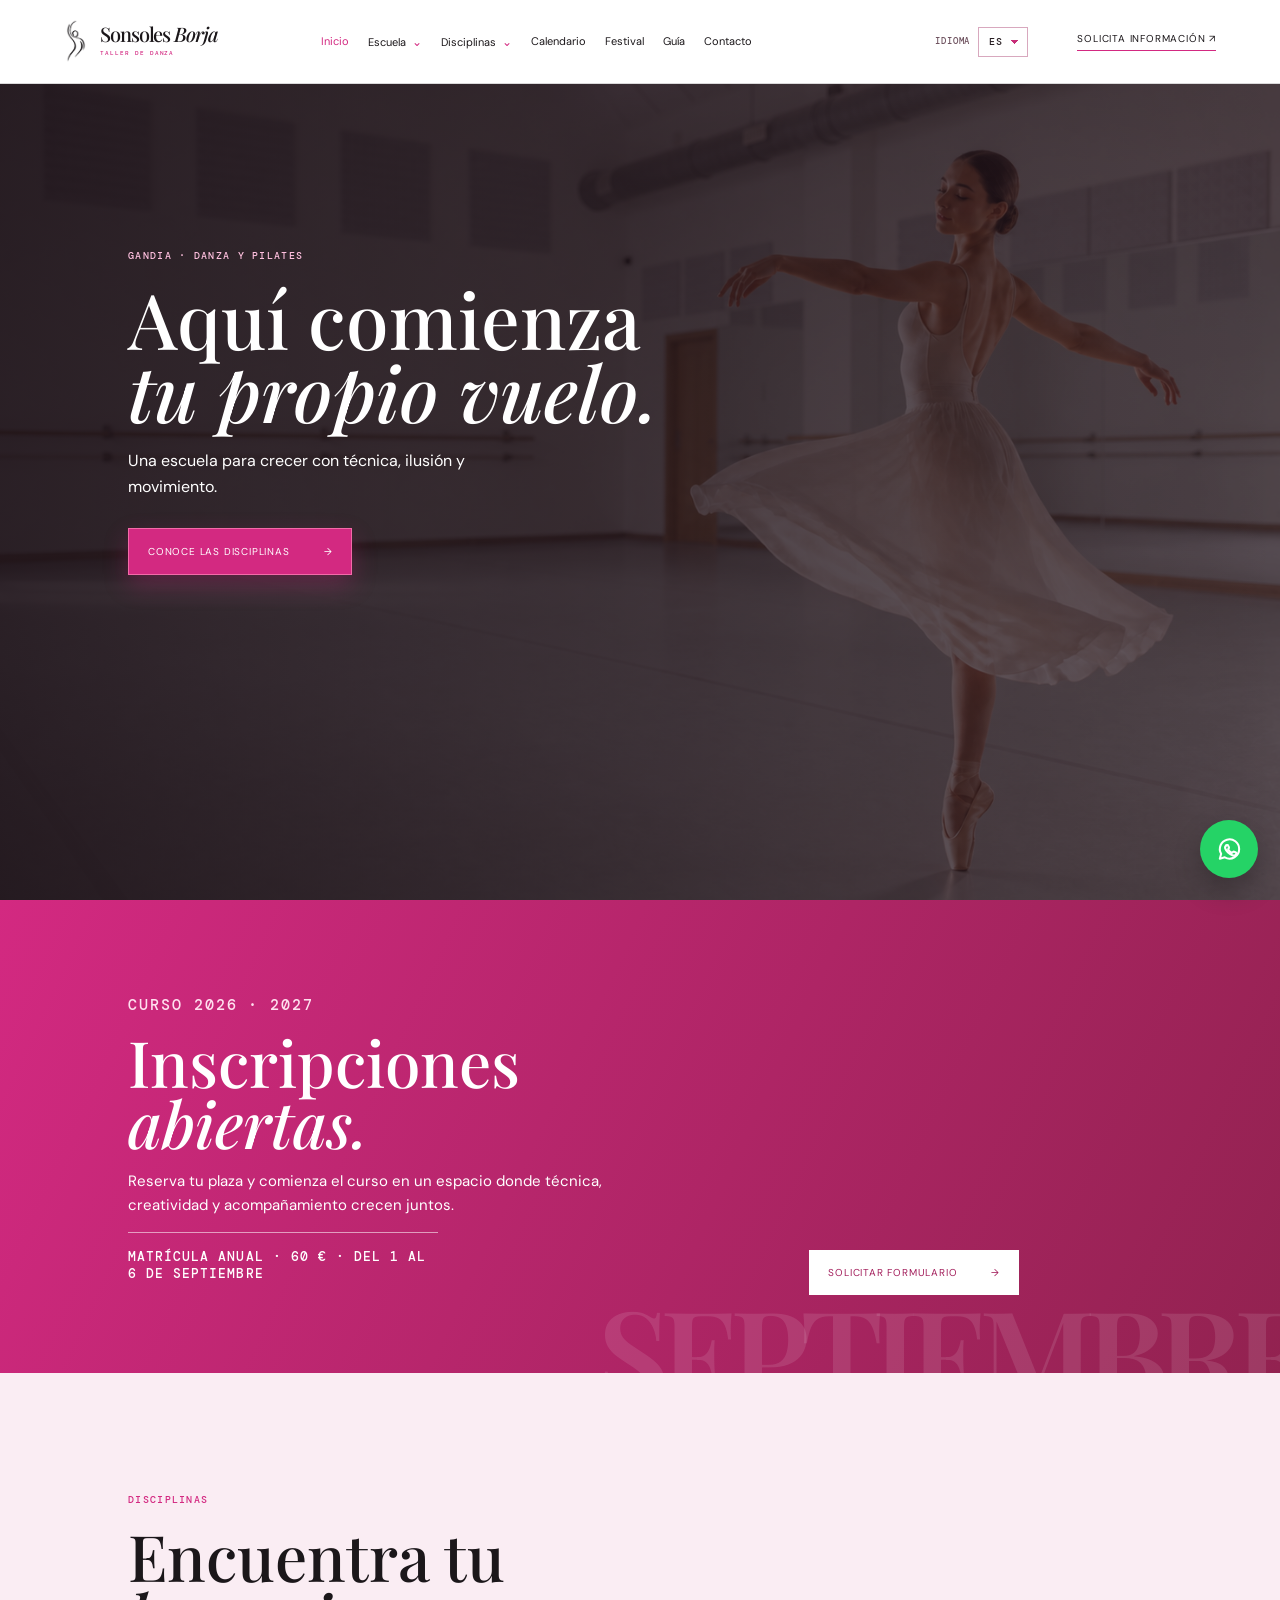
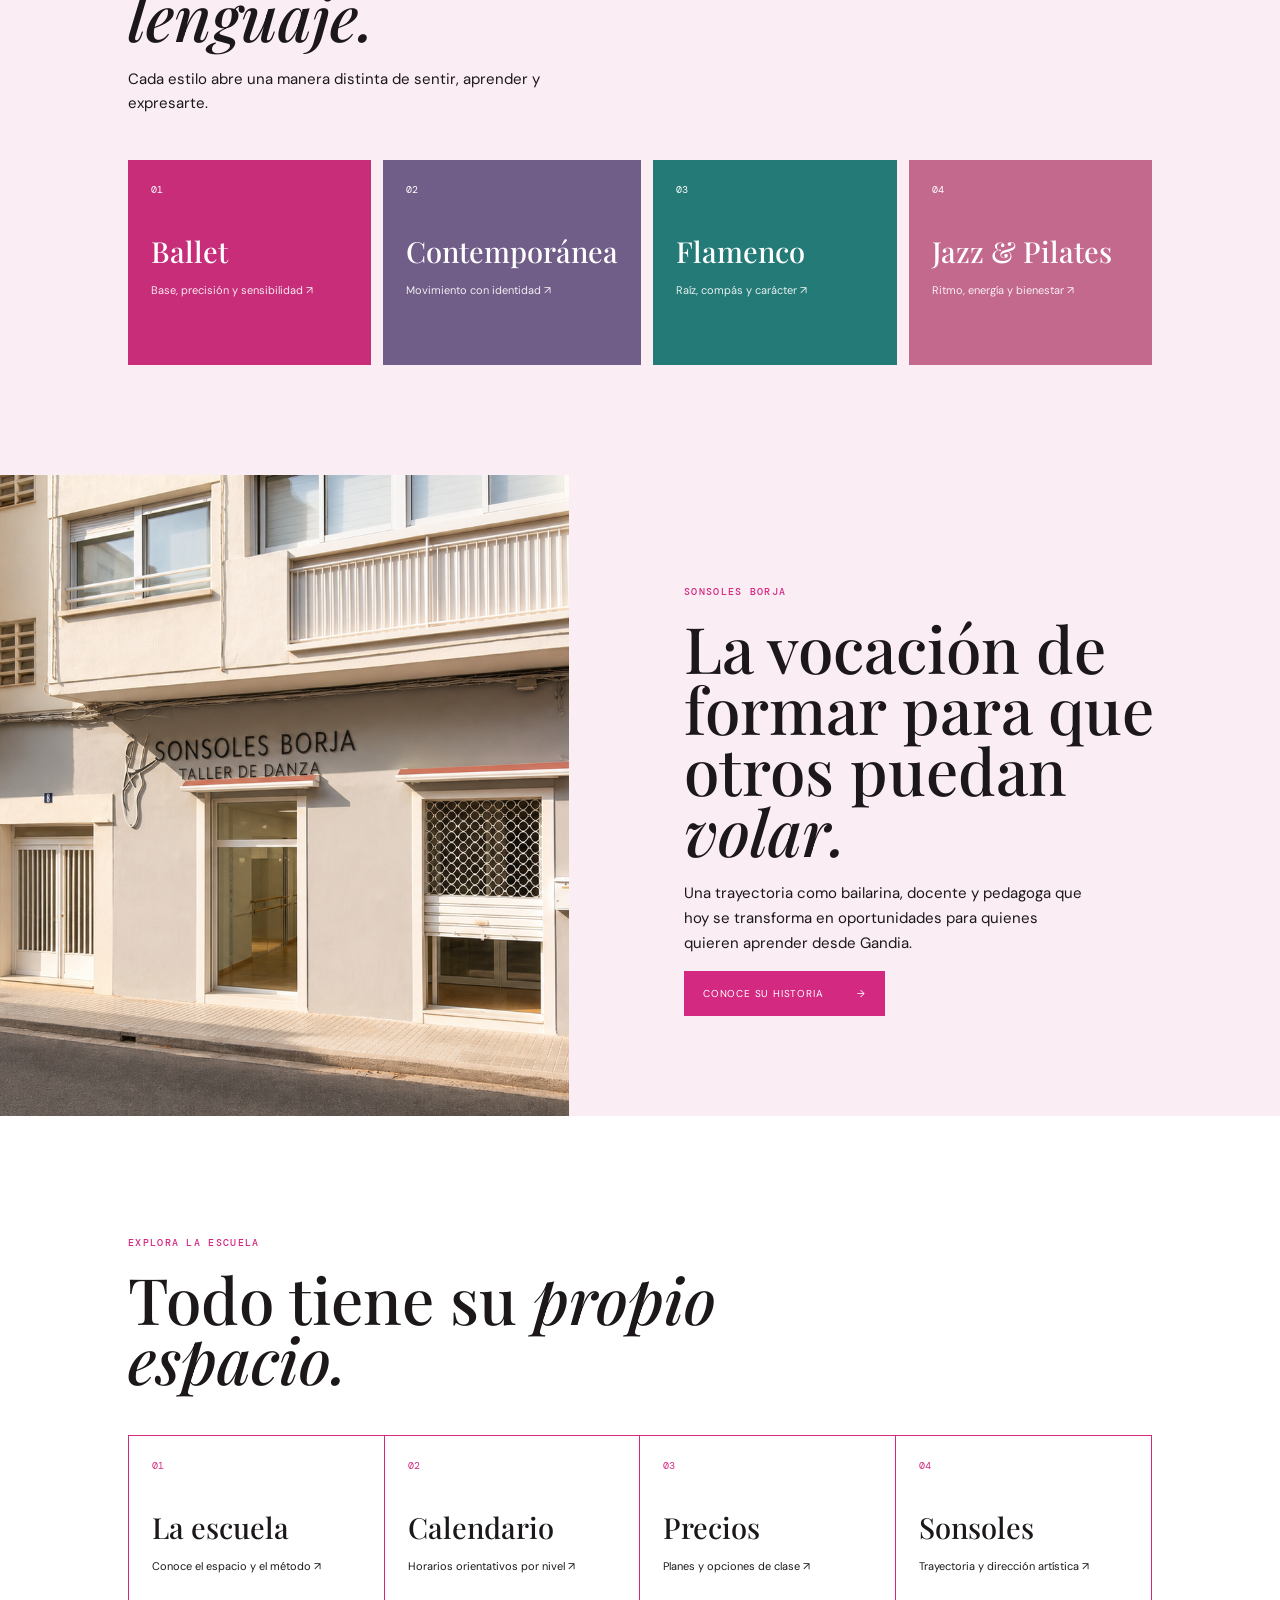
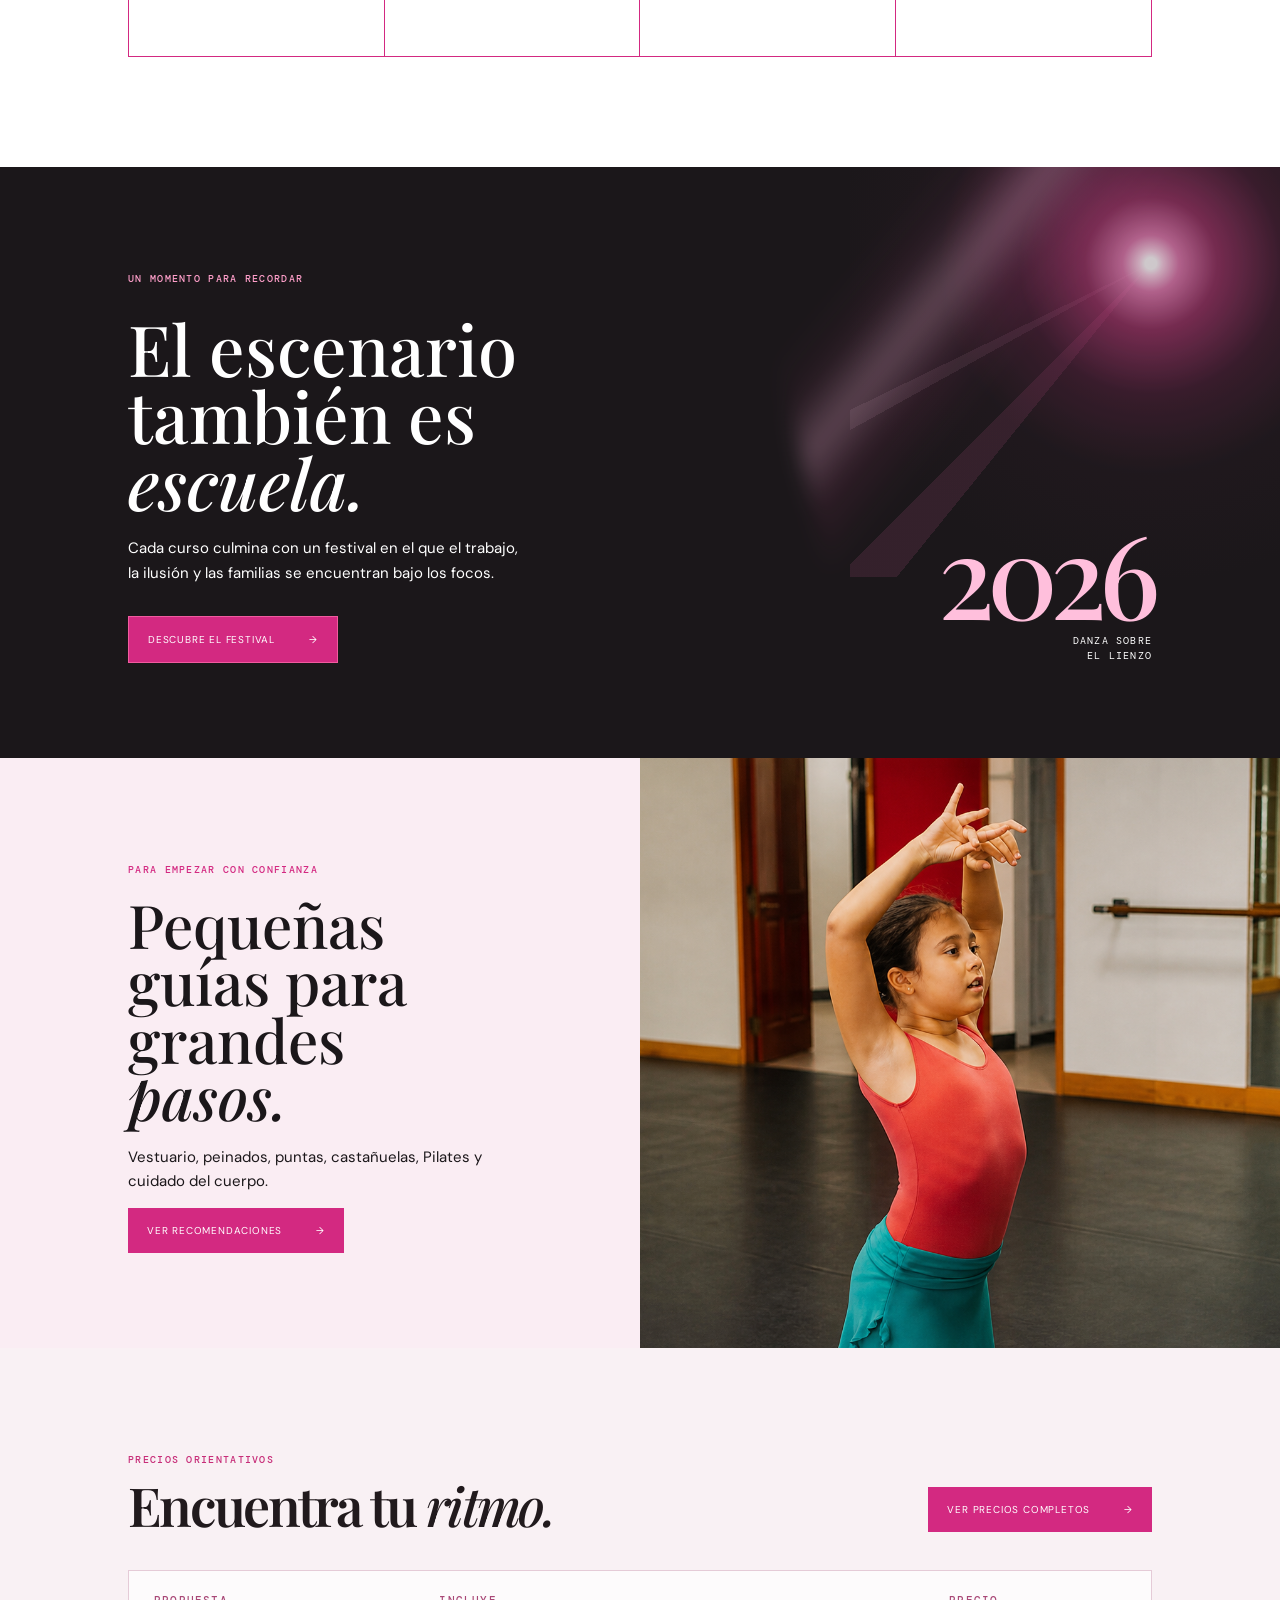
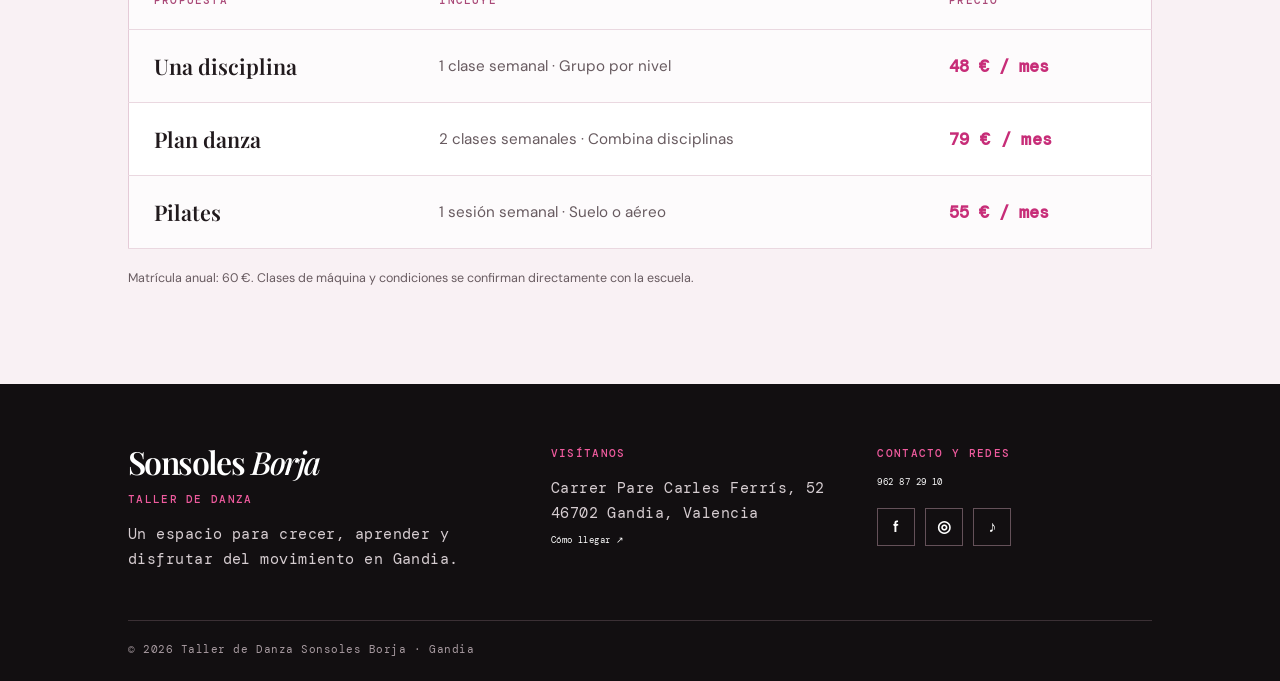
==== commit f4e2c68c: "Añadir vídeo principal y actualizar disciplinas" ====
--- a/index.html
+++ b/index.html
@@ -1 +1 @@
-<!doctype html><html lang="es"><head><meta charset="UTF-8"><meta name="viewport" content="width=device-width,initial-scale=1"><title>Sonsoles Borja | Danza y Pilates</title><link rel="preconnect" href="https://fonts.googleapis.com"><link rel="preconnect" href="https://fonts.gstatic.com" crossorigin><link href="https://fonts.googleapis.com/css2?family=DM+Mono:wght@400;500&family=DM+Sans:opsz,wght@9..40,400;9..40,500;9..40,600&family=Playfair+Display:ital,wght@0,500;0,600;0,700;1,500&display=swap" rel="stylesheet"><link rel="stylesheet" href="pages.css"><link rel="stylesheet" href="festival.css"><style>.simple-brand.polished{gap:11px}.brand-icon-polished{width:25px;height:45px;display:block}.brand-icon-polished img{width:100%;height:100%;object-fit:contain}.simple-brand.polished>span:last-child{font-size:20px;letter-spacing:-.055em}.simple-brand.polished i{margin-top:6px;letter-spacing:.16em;font-size:6px}.simple-brand.polished b{font-style:italic;font-weight:500}.sonsoles-home{display:grid;grid-template-columns:1fr 1.25fr;min-height:600px}.sonsoles-home .portraits{display:block;min-height:600px;overflow:hidden}.sonsoles-home img{width:100%;height:100%;object-fit:cover}.sonsoles-home>div:last-child{padding:100px 9vw;background:#faedf3}.sonsoles-home h2{font-size:clamp(43px,5vw,74px)}.sonsoles-home p:not(.eyebrow){font-size:15px;line-height:1.65;max-width:400px}@media(max-width:760px){.simple-brand.polished>span:last-child{font-size:17px}.brand-icon-polished{width:22px;height:39px}.sonsoles-home{grid-template-columns:1fr}.sonsoles-home .portraits{height:420px;min-height:0}.sonsoles-home>div:last-child{padding:70px 25px}}.home-prices{padding:95px 10vw;background:#fff8fb}.home-prices-head{display:flex;justify-content:space-between;align-items:end;gap:30px;margin-bottom:38px}.home-prices h2{font:600 clamp(2.6rem,4.2vw,4.8rem)/.98 'Playfair Display',serif;letter-spacing:-.05em;margin:13px 0 0}.home-prices table{width:100%;border-collapse:collapse;background:#fff}.home-prices th,.home-prices td{padding:22px 25px;text-align:left;border-bottom:1px solid #eadde3}.home-prices th{font:500 .68rem 'DM Mono',monospace;letter-spacing:.11em;text-transform:uppercase;color:#9f788b}.home-prices td{font-size:.95rem}.home-prices td:first-child{font:600 1.35rem 'Playfair Display',serif}.home-prices td:nth-child(2){color:#6c6066}.home-prices td:last-child{font:600 1.05rem 'DM Mono',monospace;color:#c72d78;white-space:nowrap}.home-prices-note{margin:20px 0 0;color:#786d72;font-size:.78rem;line-height:1.6}@media(max-width:760px){.home-prices{padding:65px 25px}.home-prices-head{display:block}.home-prices .button{margin-top:24px}.home-prices th:nth-child(2),.home-prices td:nth-child(2){display:none}.home-prices th,.home-prices td{padding:17px 12px}.home-prices td:first-child{font-size:1.15rem}}.home-prices{background:#201b1e;color:#fff}.home-prices .eyebrow{color:#f34b9c}.home-prices h2{color:#fff}.home-prices table{background:#2c2529;border:1px solid #514149}.home-prices th,.home-prices td{border-color:#514149;color:#fff}.home-prices th{color:#f7bfd8}.home-prices td:nth-child(2),.home-prices-note{color:#e3d8dc}.home-prices td:last-child{color:#ff62aa}.home-prices .button{background:#d42e7c;color:#fff}.home-prices .button:hover{background:#ee4c9c}.site-footer{background:#120f11;color:#fff;padding:62px 10vw 25px}.footer-grid{max-width:1280px;margin:auto;display:grid;grid-template-columns:1.35fr 1fr 1fr;gap:52px;padding-bottom:48px}.footer-brand{font:600 2rem/1 'Playfair Display',serif;letter-spacing:-.05em}.footer-brand span{font-style:italic;font-weight:500}.footer-kicker{font:500 .68rem 'DM Mono',monospace;letter-spacing:.12em;text-transform:uppercase;color:#ef5b9e;margin:0 0 16px}.site-footer p:not(.footer-kicker){font-size:.92rem;line-height:1.7;color:#d6cdd1;margin:0}.footer-contact{color:#fff!important;text-decoration:none;display:block;margin-top:8px}.footer-contact:hover{color:#f0549c!important}.footer-socials{display:flex;gap:10px;margin-top:20px}.footer-socials a{width:38px;height:38px;border:1px solid #645159;display:grid;place-items:center;color:#fff;text-decoration:none;font:600 1rem 'DM Sans',sans-serif;transition:.2s}.footer-socials a:hover{background:#d42e7c;border-color:#d42e7c;transform:translateY(-2px)}.footer-bottom{max-width:1280px;margin:auto;padding-top:22px;border-top:1px solid #3b3035;color:#a89ba1;font:400 .66rem 'DM Mono',monospace;letter-spacing:.05em}@media(max-width:760px){.site-footer{padding:52px 25px 23px}.footer-grid{grid-template-columns:1fr;gap:28px;padding-bottom:36px}}.festival-home{background:#1b171a!important;color:#fff!important}.festival-home .eyebrow{color:#ff9fca!important}.festival-home h2,.festival-home h2 em,.festival-home p:not(.eyebrow),.festival-home .year-stamp,.festival-home .year-stamp small{color:#fff!important;text-shadow:none}.festival-home>div:nth-of-type(1){position:relative;z-index:2}.festival-home .button{background:#d32981!important;color:#fff!important;border:1px solid #f15b9f}.festival-home .button:hover{background:#ed4c9b!important}.festival-home:after{opacity:.8}.festival-home .year-stamp{position:relative;z-index:2;color:#ffbfdc!important}.home-hero .button{background:#d32981!important;border:1px solid #f46aa9!important;color:#fff!important;box-shadow:0 10px 25px rgba(211,41,129,.28)}.home-hero .button:hover{background:#ed4d9b!important;transform:translateY(-2px)}.explore-links .link-grid{border:1px solid #d32981!important;gap:0}.explore-links .link-grid a{border-right:1px solid #d32981!important;background:transparent!important}.explore-links .link-grid a:last-child{border-right:0!important}.explore-links .link-grid a:hover{background:#fff4f8!important}.explore-links .link-grid b{color:#d32981!important}@media(max-width:560px){.explore-links .link-grid a{border-right:0!important;border-bottom:1px solid #d32981!important}.explore-links .link-grid a:last-child{border-bottom:0!important}}.home-prices{background:#f9f1f4!important;color:#211a1d!important}.home-prices .eyebrow{color:#c72d78!important}.home-prices h2{color:#211a1d!important}.home-prices table{background:rgba(255,255,255,.72)!important;border:1px solid #e5cbd7!important}.home-prices th,.home-prices td{border-color:#ead8e0!important;color:#211a1d!important}.home-prices th{color:#a94877!important}.home-prices td:nth-child(2),.home-prices-note{color:#685b60!important}.home-prices td:last-child{color:#c72d78!important}.home-prices .button{background:#d32981!important;color:#fff!important;border:0!important}.home-prices .button:hover{background:#e94b98!important}.home-links:not(.explore-links) .link-grid{border:0!important;gap:12px}.home-links:not(.explore-links) .link-grid a{border:0!important;color:#fff!important;min-height:205px}.home-links:not(.explore-links) .link-grid a:nth-child(1){background:#c72d78!important}.home-links:not(.explore-links) .link-grid a:nth-child(2){background:#705d88!important}.home-links:not(.explore-links) .link-grid a:nth-child(3){background:#247a76!important}.home-links:not(.explore-links) .link-grid a:nth-child(4){background:#c3698d!important}.home-links:not(.explore-links) .link-grid a:hover{filter:brightness(1.06);transform:translateY(-3px)}.home-links:not(.explore-links) .link-grid b,.home-links:not(.explore-links) .link-grid strong,.home-links:not(.explore-links) .link-grid span{color:#fff!important}.home-links:not(.explore-links) .link-grid span{opacity:.9}.enrollment-home{position:relative;overflow:hidden;padding:78px 10vw;background:linear-gradient(115deg,#d32981,#922250);color:#fff;display:grid;grid-template-columns:1.3fr .7fr;gap:45px;align-items:end}.enrollment-home:after{content:'SEPTIEMBRE';position:absolute;right:-24px;bottom:-30px;font:600 clamp(60px,10vw,155px)/.8 'Playfair Display',serif;color:rgba(255,255,255,.11);letter-spacing:-.08em}.enrollment-home>div{position:relative;z-index:1}.enrollment-home .eyebrow{color:#ffe0ef}.enrollment-home h2{color:#fff;font-size:clamp(42px,5vw,72px);margin:13px 0}.enrollment-home p{font-size:15px;line-height:1.6;max-width:500px}.enrollment-home .enrollment-date{font:500 13px 'DM Mono',monospace;letter-spacing:.08em;text-transform:uppercase;color:#fff;border-top:1px solid rgba(255,255,255,.55);padding-top:15px;max-width:310px}.enrollment-home .button{justify-self:start;background:#fff!important;color:#a31f5c!important;position:relative;z-index:1}.enrollment-home .button:hover{background:#fff0f7!important}@media(max-width:760px){.enrollment-home{padding:64px 25px;grid-template-columns:1fr}.enrollment-home:after{font-size:75px;right:-14px}.enrollment-home .button{margin-top:5px}}.home-prices tbody tr:nth-child(2) td{background:#fff2f7}.home-prices tbody tr:nth-child(2) td:last-child{background:#d32981!important;color:#fff!important;font-weight:700;letter-spacing:.02em}.home-prices td:last-child{min-width:150px;text-align:right}.home-prices th:last-child{text-align:right}.home-prices tbody tr:nth-child(2) td{background:#fff!important}.home-prices tbody tr:nth-child(2) td:last-child{background:#fff!important;color:#c72d78!important;font-weight:600!important}.home-prices td:last-child{min-width:auto!important;text-align:left!important}.home-prices th:last-child{text-align:left!important}</style><script defer src="language.js"></script></head><body><header class="page-header"><a class="simple-brand polished" href="index.html"><span class="brand-icon-polished"><img src="brand-icon-polished.png" alt=""></span><span>Sonsoles <b>Borja</b><i>Taller de danza</i></span></a><nav><a class="active" href="index.html">Inicio</a><a href="escuela.html">Escuela</a><a href="disciplinas.html">Disciplinas</a><a href="calendario.html">Calendario</a><a href="festival.html">Festival</a><a href="guia.html">Gu&iacute;a</a><a href="contacto.html">Contacto</a></nav><a class="nav-cta" href="contacto.html">Solicita informaci&oacute;n ↗</a></header><main><section class="home-hero"><img src="hero-danza.png" alt="Bailarina en el estudio"><div><p class="eyebrow">Gandia · Danza y Pilates</p><h1>Aqu&iacute; comienza<br><em>tu propio vuelo.</em></h1><p>Una escuela para crecer con t&eacute;cnica, ilusi&oacute;n y movimiento.</p><a class="button" href="disciplinas.html">Conoce las disciplinas <span>→</span></a></div></section><section class="enrollment-home"><div><p class="eyebrow">Curso 2026 · 2027</p><h2>Inscripciones <em>abiertas.</em></h2><p>Reserva tu plaza y comienza el curso en un espacio donde técnica, creatividad y acompañamiento crecen juntos.</p><p class="enrollment-date">Matrícula anual · 60 € · del 1 al 6 de septiembre</p></div><div><a class="button enrollment-form-link" href="contacto.html">Solicitar formulario <span>→</span></a></div></section><section class="home-links"><p class="eyebrow">Disciplinas</p><h2>Encuentra tu <em>lenguaje.</em></h2><p style="max-width:460px;font-size:15px;line-height:1.6">Cada estilo abre una manera distinta de sentir, aprender y expresarte.</p><div class="link-grid"><a href="disciplinas.html"><b>01</b><strong>Ballet</strong><span>Base, precisi&oacute;n y sensibilidad ↗</span></a><a href="disciplinas.html"><b>02</b><strong>Contempor&aacute;nea</strong><span>Movimiento con identidad ↗</span></a><a href="disciplinas.html"><b>03</b><strong>Flamenco</strong><span>Ra&iacute;z, comp&aacute;s y car&aacute;cter ↗</span></a><a href="disciplinas.html"><b>04</b><strong>Jazz & Pilates</strong><span>Ritmo, energ&iacute;a y bienestar ↗</span></a></div></section><section class="sonsoles-home"><div class="portraits"><img src="escuela-fachada-limpia.png" alt="Fachada de la Escuela Taller de Danza Sonsoles Borja"></div><div><p class="eyebrow">Sonsoles Borja</p><h2>La vocaci&oacute;n de formar para que otros puedan <em>volar.</em></h2><p>Una trayectoria como bailarina, docente y pedagoga que hoy se transforma en oportunidades para quienes quieren aprender desde Gandia.</p><a class="button" href="sonsoles.html">Conoce su historia <span>→</span></a></div></section><section class="home-links explore-links" style="background:#fff"><p class="eyebrow">Explora la escuela</p><h2>Todo tiene su <em>propio espacio.</em></h2><div class="link-grid"><a href="escuela.html"><b>01</b><strong>La escuela</strong><span>Conoce el espacio y el m&eacute;todo ↗</span></a><a href="calendario.html"><b>02</b><strong>Calendario</strong><span>Horarios orientativos por nivel ↗</span></a><a href="precios.html"><b>03</b><strong>Precios</strong><span>Planes y opciones de clase ↗</span></a><a href="sonsoles.html"><b>04</b><strong>Sonsoles</strong><span>Trayectoria y direcci&oacute;n art&iacute;stica ↗</span></a></div></section><section class="festival-home"><p class="eyebrow">Un momento para recordar</p><div><h2>El escenario tambi&eacute;n es <em>escuela.</em></h2><p>Cada curso culmina con un festival en el que el trabajo, la ilusi&oacute;n y las familias se encuentran bajo los focos.</p><a class="button" href="festival.html">Descubre el Festival <span>→</span></a></div><div class="year-stamp">2026<br><small>DANZA SOBRE<br>EL LIENZO</small></div></section><section class="home-guide"><div><p class="eyebrow">Para empezar con confianza</p><h2>Peque&ntilde;as gu&iacute;as para grandes <em>pasos.</em></h2><p>Vestuario, peinados, puntas, casta&ntilde;uelas, Pilates y cuidado del cuerpo.</p><a class="button" href="guia.html">Ver recomendaciones <span>→</span></a></div><img src="guia-pequenos-pasos.png" alt="Alumna aprendiendo danza en la escuela"></section><section class="home-prices"><div class="home-prices-head"><div><p class="eyebrow">Precios orientativos</p><h2>Encuentra tu <em>ritmo.</em></h2></div><a class="button" href="precios.html">Ver precios completos <span>→</span></a></div><table aria-label="Precios orientativos"><thead><tr><th>Propuesta</th><th>Incluye</th><th>Precio</th></tr></thead><tbody><tr><td>Una disciplina</td><td>1 clase semanal · Grupo por nivel</td><td>48 € / mes</td></tr><tr><td>Plan danza</td><td>2 clases semanales · Combina disciplinas</td><td>79 € / mes</td></tr><tr><td>Pilates</td><td>1 sesión semanal · Suelo o aéreo</td><td>55 € / mes</td></tr></tbody></table><p class="home-prices-note">Matrícula anual: 60 €. Clases de máquina y condiciones se confirman directamente con la escuela.</p></section></main><a class="whatsapp" href="https://wa.me/34600000000?text=Hola%2C%20me%20gustar%C3%ADa%20recibir%20informaci%C3%B3n." target="_blank" rel="noreferrer" aria-label="WhatsApp">◔</a><footer class="site-footer"><div class="footer-grid"><div><div class="footer-brand">Sonsoles <span>Borja</span></div><p class="footer-kicker" style="margin-top:14px">Taller de danza</p><p>Un espacio para crecer, aprender y disfrutar del movimiento en Gandia.</p></div><div><p class="footer-kicker">Visítanos</p><p>Carrer Pare Carles Ferrís, 52<br>46702 Gandia, Valencia</p><a class="footer-contact" href="https://www.google.com/maps/place//data=!4m2!3m1!1s0xd61e84b823273ef:0x9083b964c389a8e6?sa=X&amp;ved=1t:8290&amp;ictx=111" target="_blank" rel="noopener">Cómo llegar ↗</a></div><div><p class="footer-kicker">Contacto y redes</p><a class="footer-contact" href="tel:+34962872910">962 87 29 10</a><div class="footer-socials" aria-label="Redes sociales"><a href="https://www.facebook.com/tallerdedanzasonsolesborja" target="_blank" rel="noopener" aria-label="Facebook">f</a><a href="https://www.instagram.com/tallerdedanzasonsolesborja/" target="_blank" rel="noopener" aria-label="Instagram">◎</a><a href="https://www.tiktok.com/@tallerdedanzasonsolesborja" target="_blank" rel="noopener" aria-label="TikTok">♪</a></div></div></div><div class="footer-bottom">© 2026 Taller de Danza Sonsoles Borja · Gandia</div></footer></body></html>
+<!doctype html><html lang="es"><head><meta charset="UTF-8"><meta name="viewport" content="width=device-width,initial-scale=1"><title>Sonsoles Borja | Danza y Pilates</title><link rel="preconnect" href="https://fonts.googleapis.com"><link rel="preconnect" href="https://fonts.gstatic.com" crossorigin><link href="https://fonts.googleapis.com/css2?family=DM+Mono:wght@400;500&family=DM+Sans:opsz,wght@9..40,400;9..40,500;9..40,600&family=Playfair+Display:ital,wght@0,500;0,600;0,700;1,500&display=swap" rel="stylesheet"><link rel="stylesheet" href="pages.css"><link rel="stylesheet" href="festival.css"><style>.simple-brand.polished{gap:11px}.brand-icon-polished{width:25px;height:45px;display:block}.brand-icon-polished img{width:100%;height:100%;object-fit:contain}.simple-brand.polished>span:last-child{font-size:20px;letter-spacing:-.055em}.simple-brand.polished i{margin-top:6px;letter-spacing:.16em;font-size:6px}.simple-brand.polished b{font-style:italic;font-weight:500}.sonsoles-home{display:grid;grid-template-columns:1fr 1.25fr;min-height:600px}.sonsoles-home .portraits{display:block;min-height:600px;overflow:hidden}.sonsoles-home img{width:100%;height:100%;object-fit:cover}.sonsoles-home>div:last-child{padding:100px 9vw;background:#faedf3}.sonsoles-home h2{font-size:clamp(43px,5vw,74px)}.sonsoles-home p:not(.eyebrow){font-size:15px;line-height:1.65;max-width:400px}@media(max-width:760px){.simple-brand.polished>span:last-child{font-size:17px}.brand-icon-polished{width:22px;height:39px}.sonsoles-home{grid-template-columns:1fr}.sonsoles-home .portraits{height:420px;min-height:0}.sonsoles-home>div:last-child{padding:70px 25px}}.home-prices{padding:95px 10vw;background:#fff8fb}.home-prices-head{display:flex;justify-content:space-between;align-items:end;gap:30px;margin-bottom:38px}.home-prices h2{font:600 clamp(2.6rem,4.2vw,4.8rem)/.98 'Playfair Display',serif;letter-spacing:-.05em;margin:13px 0 0}.home-prices table{width:100%;border-collapse:collapse;background:#fff}.home-prices th,.home-prices td{padding:22px 25px;text-align:left;border-bottom:1px solid #eadde3}.home-prices th{font:500 .68rem 'DM Mono',monospace;letter-spacing:.11em;text-transform:uppercase;color:#9f788b}.home-prices td{font-size:.95rem}.home-prices td:first-child{font:600 1.35rem 'Playfair Display',serif}.home-prices td:nth-child(2){color:#6c6066}.home-prices td:last-child{font:600 1.05rem 'DM Mono',monospace;color:#c72d78;white-space:nowrap}.home-prices-note{margin:20px 0 0;color:#786d72;font-size:.78rem;line-height:1.6}@media(max-width:760px){.home-prices{padding:65px 25px}.home-prices-head{display:block}.home-prices .button{margin-top:24px}.home-prices th:nth-child(2),.home-prices td:nth-child(2){display:none}.home-prices th,.home-prices td{padding:17px 12px}.home-prices td:first-child{font-size:1.15rem}}.home-prices{background:#201b1e;color:#fff}.home-prices .eyebrow{color:#f34b9c}.home-prices h2{color:#fff}.home-prices table{background:#2c2529;border:1px solid #514149}.home-prices th,.home-prices td{border-color:#514149;color:#fff}.home-prices th{color:#f7bfd8}.home-prices td:nth-child(2),.home-prices-note{color:#e3d8dc}.home-prices td:last-child{color:#ff62aa}.home-prices .button{background:#d42e7c;color:#fff}.home-prices .button:hover{background:#ee4c9c}.site-footer{background:#120f11;color:#fff;padding:62px 10vw 25px}.footer-grid{max-width:1280px;margin:auto;display:grid;grid-template-columns:1.35fr 1fr 1fr;gap:52px;padding-bottom:48px}.footer-brand{font:600 2rem/1 'Playfair Display',serif;letter-spacing:-.05em}.footer-brand span{font-style:italic;font-weight:500}.footer-kicker{font:500 .68rem 'DM Mono',monospace;letter-spacing:.12em;text-transform:uppercase;color:#ef5b9e;margin:0 0 16px}.site-footer p:not(.footer-kicker){font-size:.92rem;line-height:1.7;color:#d6cdd1;margin:0}.footer-contact{color:#fff!important;text-decoration:none;display:block;margin-top:8px}.footer-contact:hover{color:#f0549c!important}.footer-socials{display:flex;gap:10px;margin-top:20px}.footer-socials a{width:38px;height:38px;border:1px solid #645159;display:grid;place-items:center;color:#fff;text-decoration:none;font:600 1rem 'DM Sans',sans-serif;transition:.2s}.footer-socials a:hover{background:#d42e7c;border-color:#d42e7c;transform:translateY(-2px)}.footer-bottom{max-width:1280px;margin:auto;padding-top:22px;border-top:1px solid #3b3035;color:#a89ba1;font:400 .66rem 'DM Mono',monospace;letter-spacing:.05em}@media(max-width:760px){.site-footer{padding:52px 25px 23px}.footer-grid{grid-template-columns:1fr;gap:28px;padding-bottom:36px}}.festival-home{background:#1b171a!important;color:#fff!important}.festival-home .eyebrow{color:#ff9fca!important}.festival-home h2,.festival-home h2 em,.festival-home p:not(.eyebrow),.festival-home .year-stamp,.festival-home .year-stamp small{color:#fff!important;text-shadow:none}.festival-home>div:nth-of-type(1){position:relative;z-index:2}.festival-home .button{background:#d32981!important;color:#fff!important;border:1px solid #f15b9f}.festival-home .button:hover{background:#ed4c9b!important}.festival-home:after{opacity:.8}.festival-home .year-stamp{position:relative;z-index:2;color:#ffbfdc!important}.home-hero .button{background:#d32981!important;border:1px solid #f46aa9!important;color:#fff!important;box-shadow:0 10px 25px rgba(211,41,129,.28)}.home-hero .button:hover{background:#ed4d9b!important;transform:translateY(-2px)}.explore-links .link-grid{border:1px solid #d32981!important;gap:0}.explore-links .link-grid a{border-right:1px solid #d32981!important;background:transparent!important}.explore-links .link-grid a:last-child{border-right:0!important}.explore-links .link-grid a:hover{background:#fff4f8!important}.explore-links .link-grid b{color:#d32981!important}@media(max-width:560px){.explore-links .link-grid a{border-right:0!important;border-bottom:1px solid #d32981!important}.explore-links .link-grid a:last-child{border-bottom:0!important}}.home-prices{background:#f9f1f4!important;color:#211a1d!important}.home-prices .eyebrow{color:#c72d78!important}.home-prices h2{color:#211a1d!important}.home-prices table{background:rgba(255,255,255,.72)!important;border:1px solid #e5cbd7!important}.home-prices th,.home-prices td{border-color:#ead8e0!important;color:#211a1d!important}.home-prices th{color:#a94877!important}.home-prices td:nth-child(2),.home-prices-note{color:#685b60!important}.home-prices td:last-child{color:#c72d78!important}.home-prices .button{background:#d32981!important;color:#fff!important;border:0!important}.home-prices .button:hover{background:#e94b98!important}.home-links:not(.explore-links) .link-grid{border:0!important;gap:12px}.home-links:not(.explore-links) .link-grid a{border:0!important;color:#fff!important;min-height:205px}.home-links:not(.explore-links) .link-grid a:nth-child(1){background:#c72d78!important}.home-links:not(.explore-links) .link-grid a:nth-child(2){background:#705d88!important}.home-links:not(.explore-links) .link-grid a:nth-child(3){background:#247a76!important}.home-links:not(.explore-links) .link-grid a:nth-child(4){background:#c3698d!important}.home-links:not(.explore-links) .link-grid a:hover{filter:brightness(1.06);transform:translateY(-3px)}.home-links:not(.explore-links) .link-grid b,.home-links:not(.explore-links) .link-grid strong,.home-links:not(.explore-links) .link-grid span{color:#fff!important}.home-links:not(.explore-links) .link-grid span{opacity:.9}.enrollment-home{position:relative;overflow:hidden;padding:78px 10vw;background:linear-gradient(115deg,#d32981,#922250);color:#fff;display:grid;grid-template-columns:1.3fr .7fr;gap:45px;align-items:end}.enrollment-home:after{content:'SEPTIEMBRE';position:absolute;right:-24px;bottom:-30px;font:600 clamp(60px,10vw,155px)/.8 'Playfair Display',serif;color:rgba(255,255,255,.11);letter-spacing:-.08em}.enrollment-home>div{position:relative;z-index:1}.enrollment-home .eyebrow{color:#ffe0ef}.enrollment-home h2{color:#fff;font-size:clamp(42px,5vw,72px);margin:13px 0}.enrollment-home p{font-size:15px;line-height:1.6;max-width:500px}.enrollment-home .enrollment-date{font:500 13px 'DM Mono',monospace;letter-spacing:.08em;text-transform:uppercase;color:#fff;border-top:1px solid rgba(255,255,255,.55);padding-top:15px;max-width:310px}.enrollment-home .button{justify-self:start;background:#fff!important;color:#a31f5c!important;position:relative;z-index:1}.enrollment-home .button:hover{background:#fff0f7!important}@media(max-width:760px){.enrollment-home{padding:64px 25px;grid-template-columns:1fr}.enrollment-home:after{font-size:75px;right:-14px}.enrollment-home .button{margin-top:5px}}.home-prices tbody tr:nth-child(2) td{background:#fff2f7}.home-prices tbody tr:nth-child(2) td:last-child{background:#d32981!important;color:#fff!important;font-weight:700;letter-spacing:.02em}.home-prices td:last-child{min-width:150px;text-align:right}.home-prices th:last-child{text-align:right}.home-prices tbody tr:nth-child(2) td{background:#fff!important}.home-prices tbody tr:nth-child(2) td:last-child{background:#fff!important;color:#c72d78!important;font-weight:600!important}.home-prices td:last-child{min-width:auto!important;text-align:left!important}.home-prices th:last-child{text-align:left!important}</style><script defer src="language.js"></script></head><body><header class="page-header"><a class="simple-brand polished" href="index.html"><span class="brand-icon-polished"><img src="brand-icon-polished.png" alt=""></span><span>Sonsoles <b>Borja</b><i>Taller de danza</i></span></a><nav><a class="active" href="index.html">Inicio</a><a href="escuela.html">Escuela</a><a href="disciplinas.html">Disciplinas</a><a href="calendario.html">Calendario</a><a href="festival.html">Festival</a><a href="guia.html">Gu&iacute;a</a><a href="contacto.html">Contacto</a></nav><a class="nav-cta" href="contacto.html">Solicita informaci&oacute;n ↗</a></header><main><section class="home-hero"><video class="hero-video" autoplay muted loop playsinline preload="metadata" poster="hero-danza.png" aria-label="Clase de ballet en la escuela"><source src="hero-ballet.mp4" type="video/mp4"></video><div><p class="eyebrow">Gandia · Danza y Pilates</p><h1>Aqu&iacute; comienza<br><em>tu propio vuelo.</em></h1><p>Una escuela para crecer con t&eacute;cnica, ilusi&oacute;n y movimiento.</p><a class="button" href="disciplinas.html">Conoce las disciplinas <span>→</span></a></div></section><section class="enrollment-home"><div><p class="eyebrow">Curso 2026 · 2027</p><h2>Inscripciones <em>abiertas.</em></h2><p>Reserva tu plaza y comienza el curso en un espacio donde técnica, creatividad y acompañamiento crecen juntos.</p><p class="enrollment-date">Matrícula anual · 60 € · del 1 al 6 de septiembre</p></div><div><a class="button enrollment-form-link" href="contacto.html">Solicitar formulario <span>→</span></a></div></section><section class="home-links"><p class="eyebrow">Disciplinas</p><h2>Encuentra tu <em>lenguaje.</em></h2><p style="max-width:460px;font-size:15px;line-height:1.6">Cada estilo abre una manera distinta de sentir, aprender y expresarte.</p><div class="link-grid"><a href="disciplinas.html"><b>01</b><strong>Ballet</strong><span>Base, precisi&oacute;n y sensibilidad ↗</span></a><a href="disciplinas.html"><b>02</b><strong>Contempor&aacute;nea</strong><span>Movimiento con identidad ↗</span></a><a href="disciplinas.html"><b>03</b><strong>Flamenco</strong><span>Ra&iacute;z, comp&aacute;s y car&aacute;cter ↗</span></a><a href="disciplinas.html"><b>04</b><strong>Jazz & Pilates</strong><span>Ritmo, energ&iacute;a y bienestar ↗</span></a></div></section><section class="sonsoles-home"><div class="portraits"><img src="escuela-fachada-limpia.png" alt="Fachada de la Escuela Taller de Danza Sonsoles Borja"></div><div><p class="eyebrow">Sonsoles Borja</p><h2>La vocaci&oacute;n de formar para que otros puedan <em>volar.</em></h2><p>Una trayectoria como bailarina, docente y pedagoga que hoy se transforma en oportunidades para quienes quieren aprender desde Gandia.</p><a class="button" href="sonsoles.html">Conoce su historia <span>→</span></a></div></section><section class="home-links explore-links" style="background:#fff"><p class="eyebrow">Explora la escuela</p><h2>Todo tiene su <em>propio espacio.</em></h2><div class="link-grid"><a href="escuela.html"><b>01</b><strong>La escuela</strong><span>Conoce el espacio y el m&eacute;todo ↗</span></a><a href="calendario.html"><b>02</b><strong>Calendario</strong><span>Horarios orientativos por nivel ↗</span></a><a href="precios.html"><b>03</b><strong>Precios</strong><span>Planes y opciones de clase ↗</span></a><a href="sonsoles.html"><b>04</b><strong>Sonsoles</strong><span>Trayectoria y direcci&oacute;n art&iacute;stica ↗</span></a></div></section><section class="festival-home"><p class="eyebrow">Un momento para recordar</p><div><h2>El escenario tambi&eacute;n es <em>escuela.</em></h2><p>Cada curso culmina con un festival en el que el trabajo, la ilusi&oacute;n y las familias se encuentran bajo los focos.</p><a class="button" href="festival.html">Descubre el Festival <span>→</span></a></div><div class="year-stamp">2026<br><small>DANZA SOBRE<br>EL LIENZO</small></div></section><section class="home-guide"><div><p class="eyebrow">Para empezar con confianza</p><h2>Peque&ntilde;as gu&iacute;as para grandes <em>pasos.</em></h2><p>Vestuario, peinados, puntas, casta&ntilde;uelas, Pilates y cuidado del cuerpo.</p><a class="button" href="guia.html">Ver recomendaciones <span>→</span></a></div><img src="guia-pequenos-pasos.png" alt="Alumna aprendiendo danza en la escuela"></section><section class="home-prices"><div class="home-prices-head"><div><p class="eyebrow">Precios orientativos</p><h2>Encuentra tu <em>ritmo.</em></h2></div><a class="button" href="precios.html">Ver precios completos <span>→</span></a></div><table aria-label="Precios orientativos"><thead><tr><th>Propuesta</th><th>Incluye</th><th>Precio</th></tr></thead><tbody><tr><td>Una disciplina</td><td>1 clase semanal · Grupo por nivel</td><td>48 € / mes</td></tr><tr><td>Plan danza</td><td>2 clases semanales · Combina disciplinas</td><td>79 € / mes</td></tr><tr><td>Pilates</td><td>1 sesión semanal · Suelo o aéreo</td><td>55 € / mes</td></tr></tbody></table><p class="home-prices-note">Matrícula anual: 60 €. Clases de máquina y condiciones se confirman directamente con la escuela.</p></section></main><a class="whatsapp" href="https://wa.me/34600000000?text=Hola%2C%20me%20gustar%C3%ADa%20recibir%20informaci%C3%B3n." target="_blank" rel="noreferrer" aria-label="WhatsApp">◔</a><footer class="site-footer"><div class="footer-grid"><div><div class="footer-brand">Sonsoles <span>Borja</span></div><p class="footer-kicker" style="margin-top:14px">Taller de danza</p><p>Un espacio para crecer, aprender y disfrutar del movimiento en Gandia.</p></div><div><p class="footer-kicker">Visítanos</p><p>Carrer Pare Carles Ferrís, 52<br>46702 Gandia, Valencia</p><a class="footer-contact" href="https://www.google.com/maps/place//data=!4m2!3m1!1s0xd61e84b823273ef:0x9083b964c389a8e6?sa=X&amp;ved=1t:8290&amp;ictx=111" target="_blank" rel="noopener">Cómo llegar ↗</a></div><div><p class="footer-kicker">Contacto y redes</p><a class="footer-contact" href="tel:+34962872910">962 87 29 10</a><div class="footer-socials" aria-label="Redes sociales"><a href="https://www.facebook.com/tallerdedanzasonsolesborja" target="_blank" rel="noopener" aria-label="Facebook">f</a><a href="https://www.instagram.com/tallerdedanzasonsolesborja/" target="_blank" rel="noopener" aria-label="Instagram">◎</a><a href="https://www.tiktok.com/@tallerdedanzasonsolesborja" target="_blank" rel="noopener" aria-label="TikTok">♪</a></div></div></div><div class="footer-bottom">© 2026 Taller de Danza Sonsoles Borja · Gandia</div></footer></body></html>
--- a/pages.css
+++ b/pages.css
@@ -11,7 +11,7 @@
 .eyebrow{font:500 10px 'DM Mono',monospace;letter-spacing:.13em;text-transform:uppercase;color:var(--pink)}
 h1,h2{font:500 clamp(48px,6vw,92px)/.95 'Playfair Display',serif;margin:20px 0}h1 em,h2 em{font-weight:500}
 .button{display:inline-flex;gap:34px;padding:16px 19px;background:var(--pink);color:#fff;font-size:10px;letter-spacing:.08em;text-transform:uppercase}
-.home-hero{height:calc(100vh - 84px);min-height:570px;position:relative;color:#fff;overflow:hidden}.home-hero>img{height:100%;width:100%;object-fit:cover}.home-hero:after{content:'';position:absolute;inset:0;background:linear-gradient(90deg,rgba(24,14,20,.68),rgba(24,14,20,.2) 65%,transparent)}.home-hero>div{position:absolute;z-index:1;left:10vw;top:19%;max-width:535px}.home-hero .eyebrow{color:#ffc0df}.home-hero p:not(.eyebrow){font-size:16px;line-height:1.6;max-width:350px;margin-bottom:29px}
+.home-hero{height:calc(100vh - 84px);min-height:570px;position:relative;color:#fff;overflow:hidden;background:#24151d}.home-hero>img,.home-hero>.hero-video{height:100%;width:100%;object-fit:cover}.home-hero>.hero-video{opacity:.3}.home-hero:after{content:'';position:absolute;inset:0;background:linear-gradient(90deg,rgba(24,14,20,.68),rgba(24,14,20,.2) 65%,transparent)}.home-hero>div{position:absolute;z-index:1;left:10vw;top:19%;max-width:535px}.home-hero .eyebrow{color:#ffc0df}.home-hero p:not(.eyebrow){font-size:16px;line-height:1.6;max-width:350px;margin-bottom:29px}
 .home-links{padding:110px 10vw;background:var(--soft)}.home-links h2{font-size:clamp(44px,5vw,74px);max-width:620px}
 .link-grid{display:grid;grid-template-columns:repeat(4,1fr);border:1px solid var(--line);margin-top:45px}.link-grid a{min-height:220px;padding:23px;border-right:1px solid var(--line);display:flex;flex-direction:column}.link-grid a:last-child{border:0}.link-grid b{font:10px 'DM Mono',monospace;color:var(--pink)}.link-grid strong{font:500 29px 'Playfair Display',serif;margin:36px 0 12px}.link-grid span{font-size:11px;line-height:1.5}
 .page-hero{min-height:345px;padding:80px 10vw 70px;background:var(--soft);display:flex;align-items:end}.page-hero p:last-child{font-size:15px;line-height:1.6;max-width:480px}.page-content{padding:85px 10vw}.page-content h2{font-size:clamp(38px,4vw,62px)}
@@ -29,3 +29,13 @@
 @media(max-width:560px){.link-grid,.price-grid,.contact-cards{grid-template-columns:1fr}.link-grid a,.price-card{border-right:0;border-bottom:1px solid var(--line)}.link-grid a:last-child,.price-card:last-child{border-bottom:0}.nav-cta{display:none}.discipline-row>div{padding:45px 25px}.page-hero{min-height:310px}}
 .nav-dropdown{position:relative;display:flex;align-items:center}.nav-dropdown button{border:0;background:transparent;color:inherit;font:inherit;font-size:inherit;cursor:pointer;padding:6px 0}.nav-dropdown button span{font-size:12px;margin-left:3px;color:var(--pink)}.nav-dropdown.active button,.nav-dropdown:focus-within button,.nav-dropdown:hover button{color:var(--pink)}.discipline-menu{position:absolute;top:calc(100% + 12px);left:-18px;min-width:205px;padding:8px;background:#fff;border:1px solid var(--line);box-shadow:0 15px 32px rgba(39,30,34,.12);opacity:0;visibility:hidden;transform:translateY(-7px);transition:.18s ease;z-index:20}.discipline-menu a{display:block!important;padding:10px 12px!important;font-size:10px!important;letter-spacing:.03em;white-space:nowrap}.discipline-menu a:hover{background:var(--soft);color:var(--pink)}.nav-dropdown:hover .discipline-menu,.nav-dropdown:focus-within .discipline-menu,.nav-dropdown.open .discipline-menu{opacity:1;visibility:visible;transform:translateY(0)}.discipline-row{scroll-margin-top:105px}
 @media(max-width:900px){.nav-dropdown{display:none}}
+
+/* On touch layouts the hero becomes an editorial two-part composition: the full
+   photograph is preserved and the introductory copy has its own readable area. */
+@media(max-width:900px){
+  .home-hero{height:auto;min-height:0;display:flex;flex-direction:column;background:#24151d}
+  .home-hero>img,.home-hero>.hero-video{order:0;display:block;width:100%;height:auto;aspect-ratio:1672/941;object-fit:contain;object-position:center;background:#24151d}
+  .home-hero:after{display:none}
+  .home-hero>div{order:1;position:relative;left:auto;right:auto;top:auto;max-width:none;padding:48px max(25px,7vw) 56px;background:linear-gradient(125deg,#24151d,#4a2038)}
+  .home-hero h1{font-size:clamp(52px,9vw,74px)}
+}
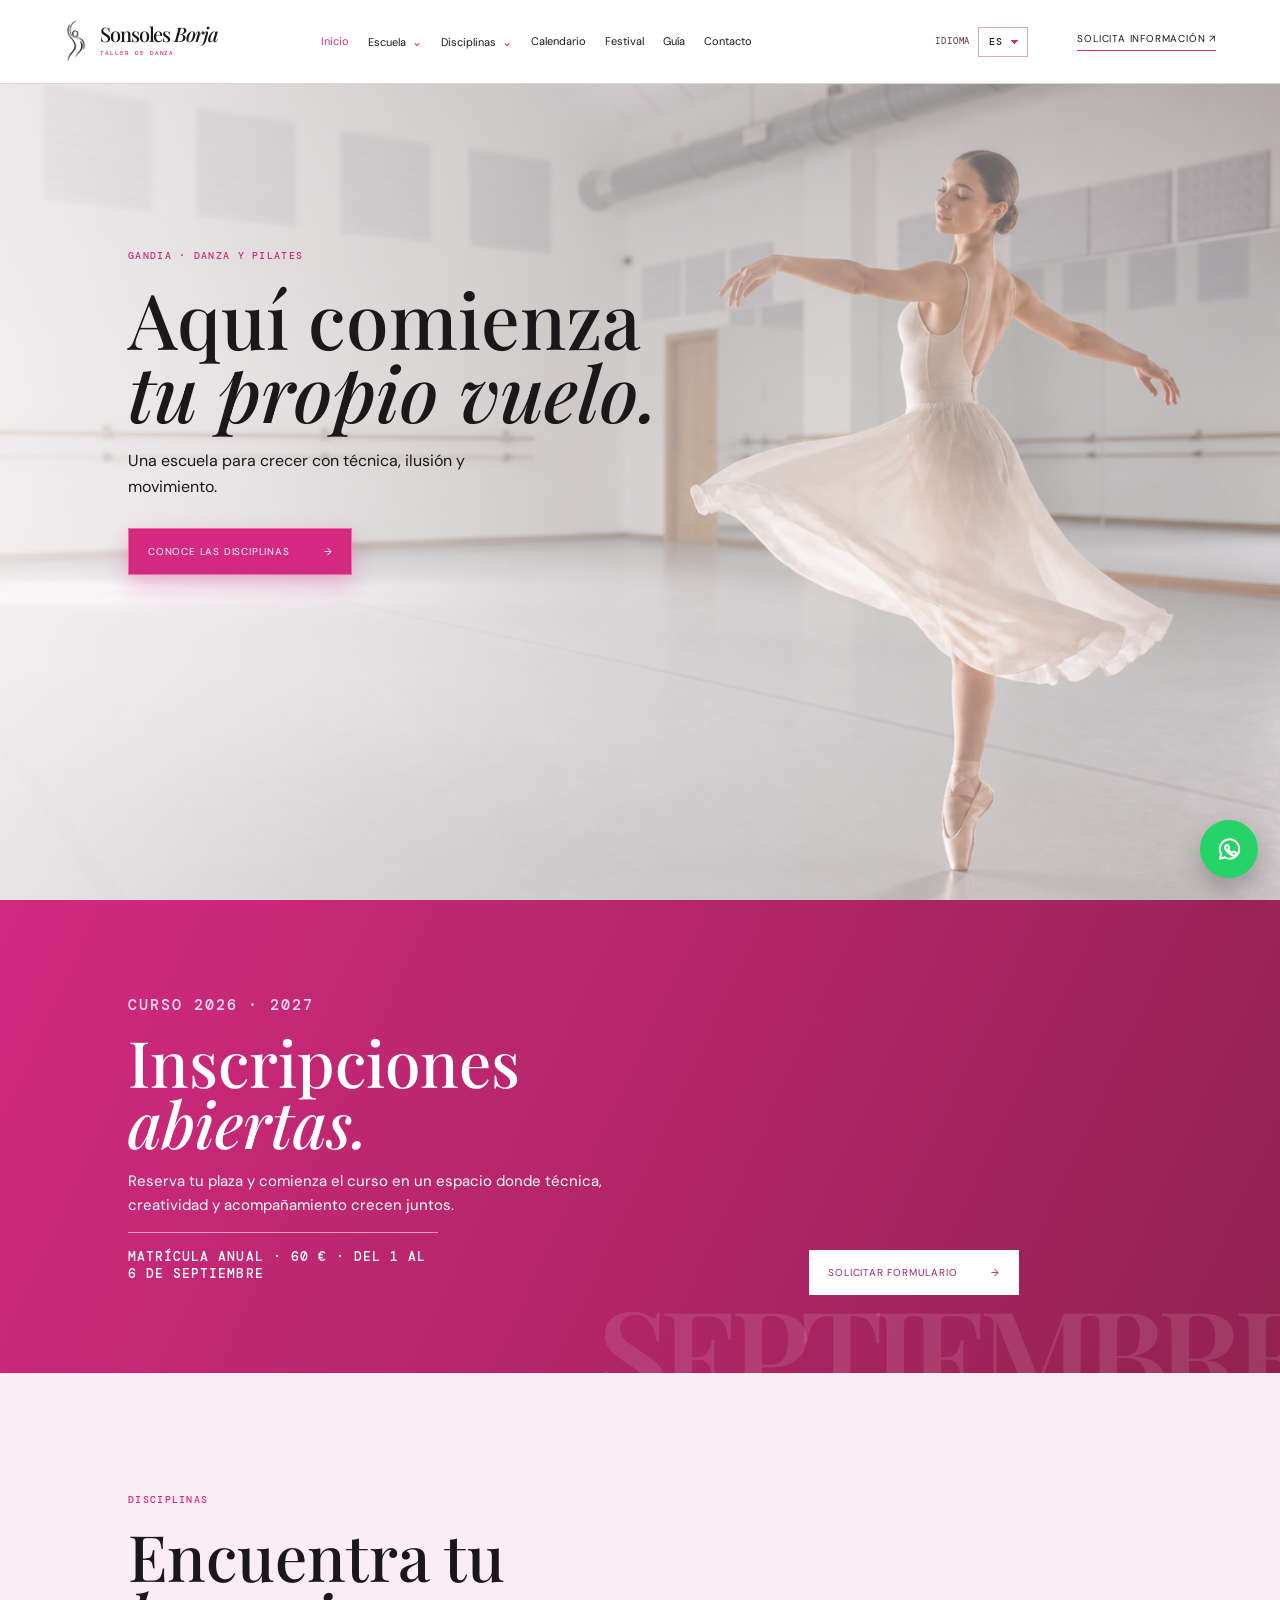
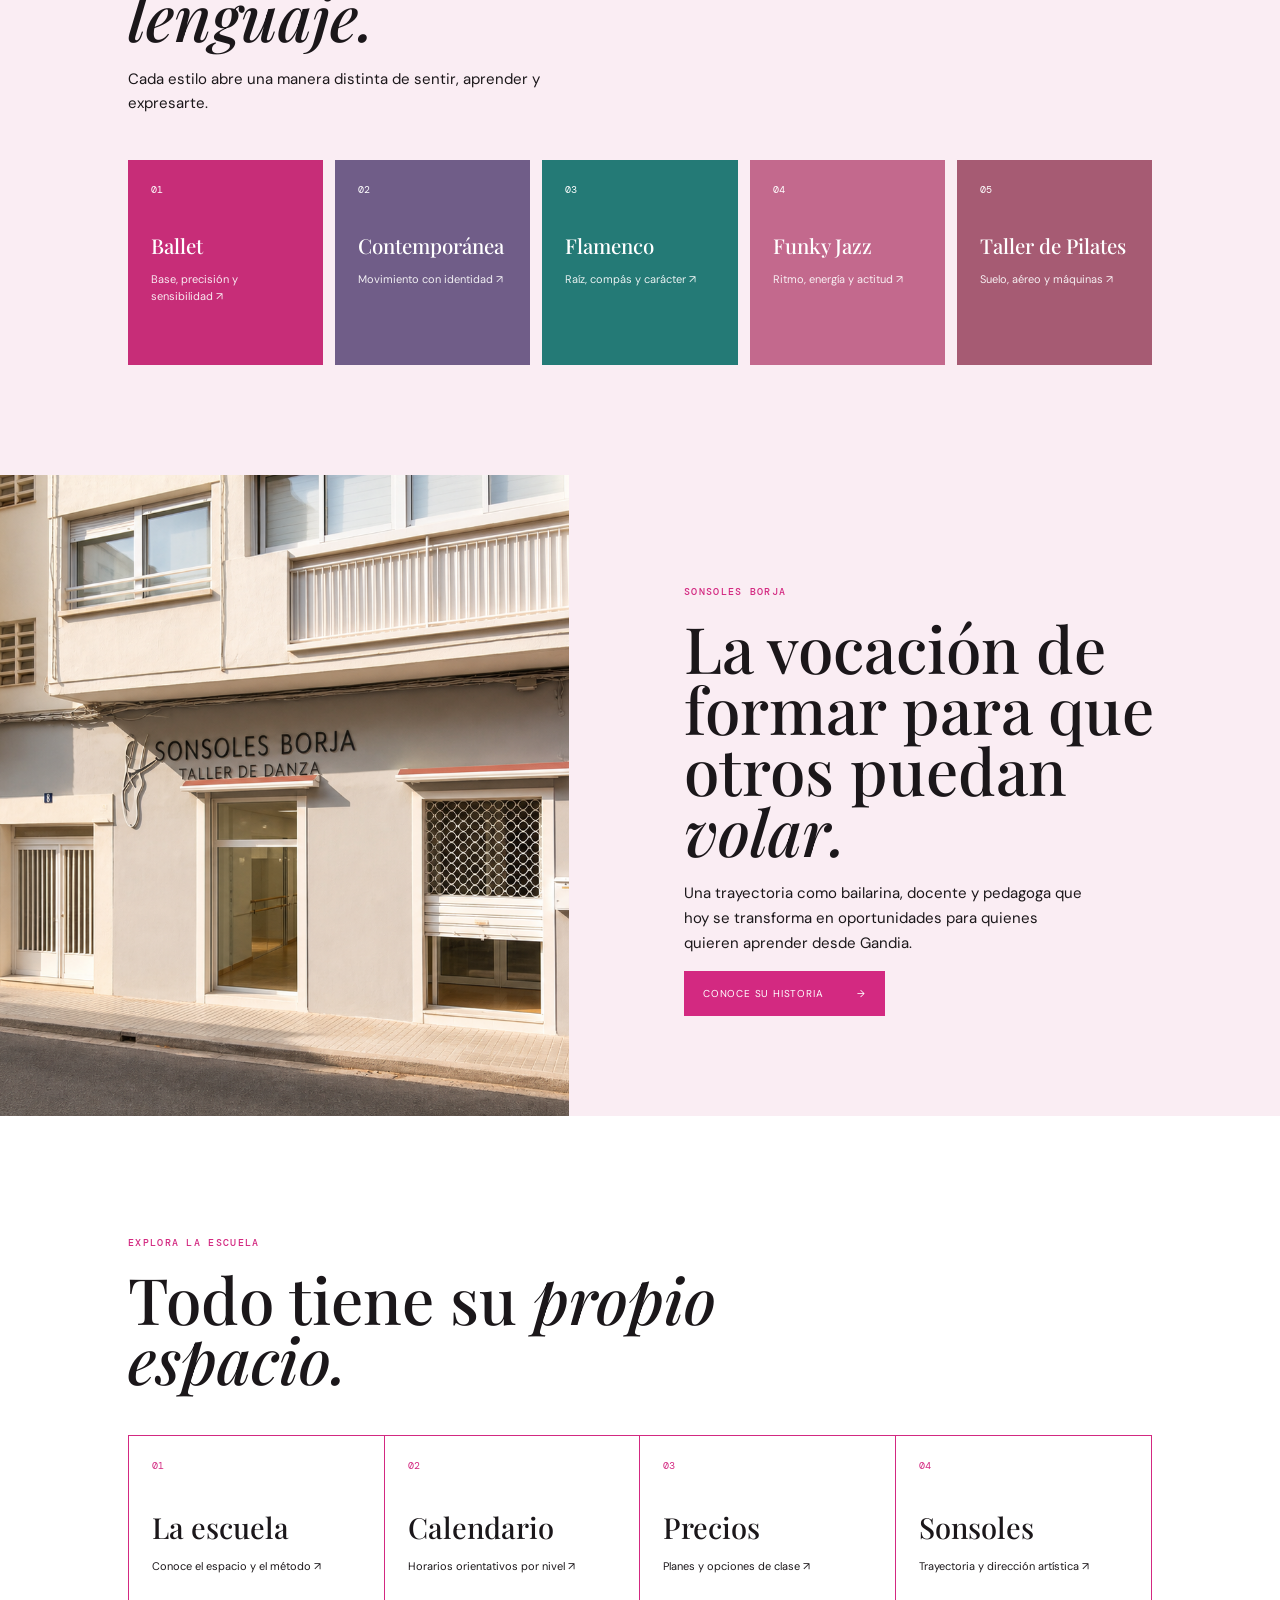
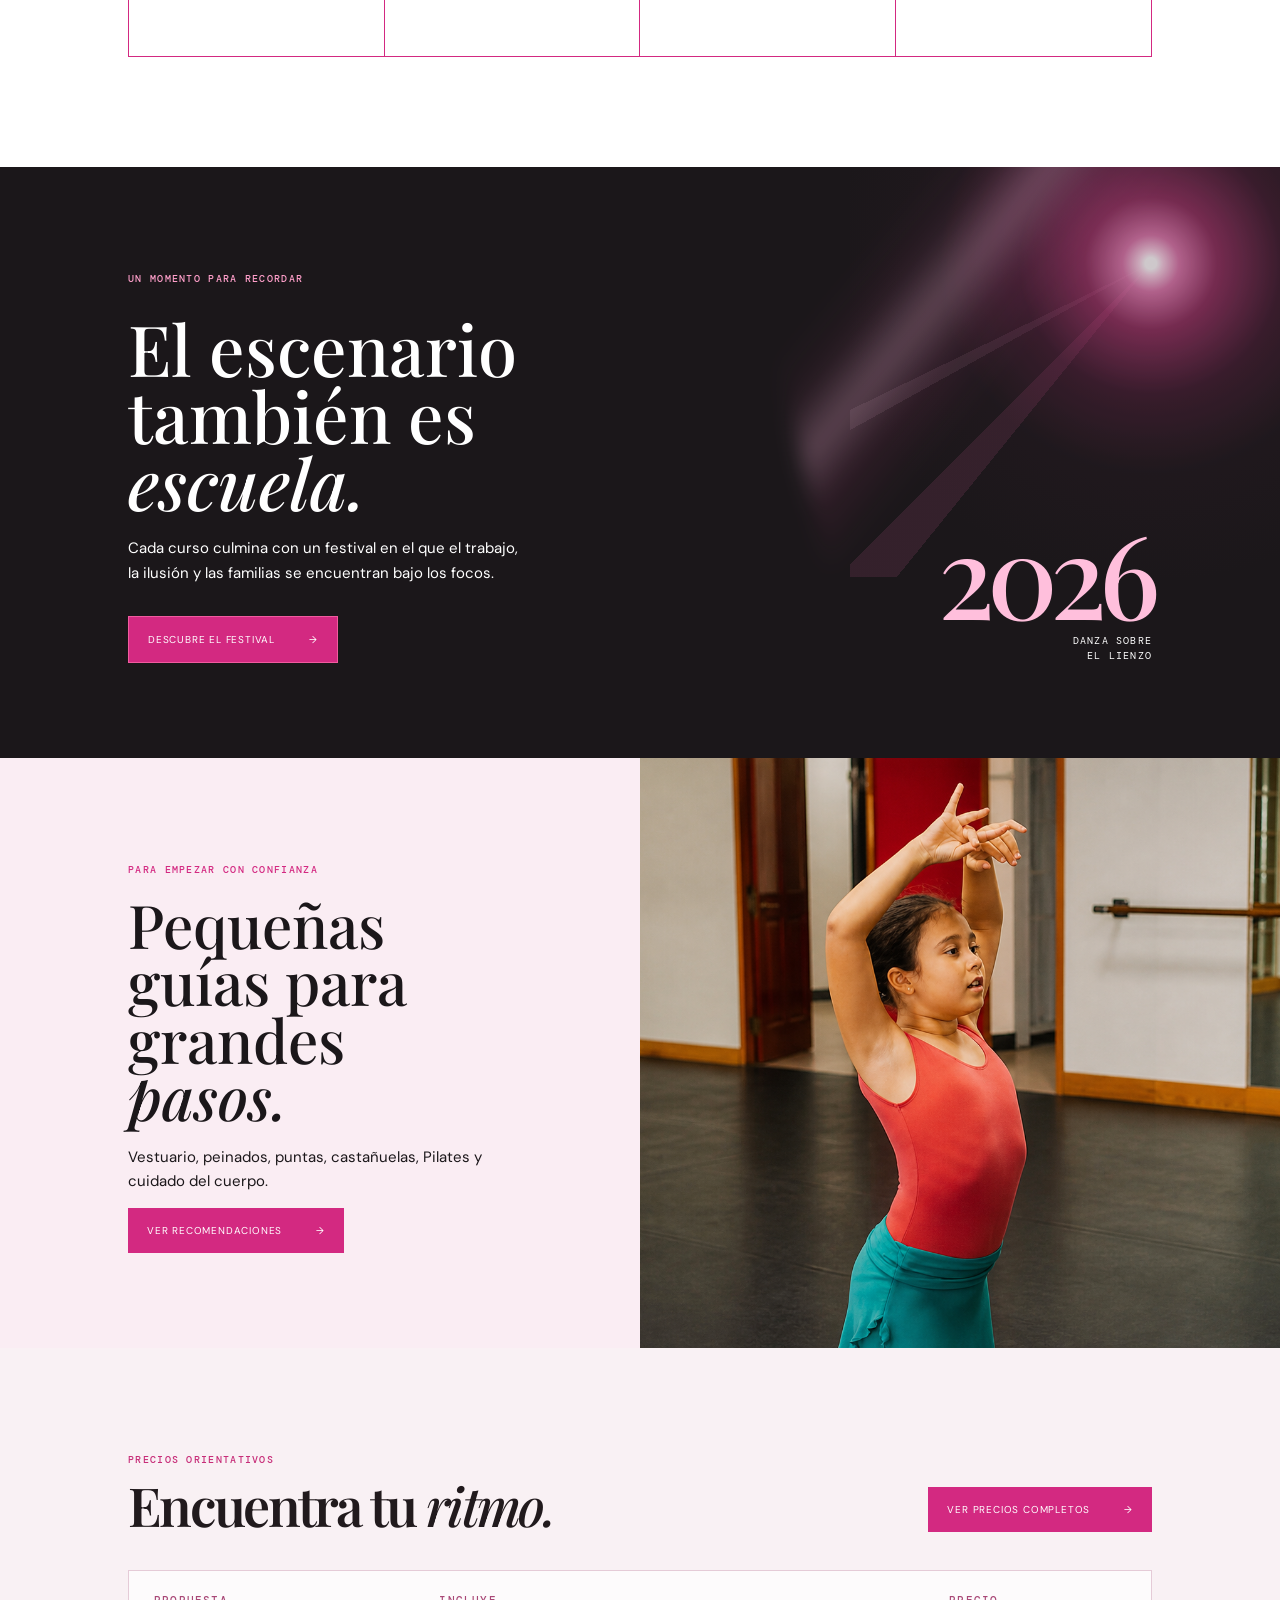
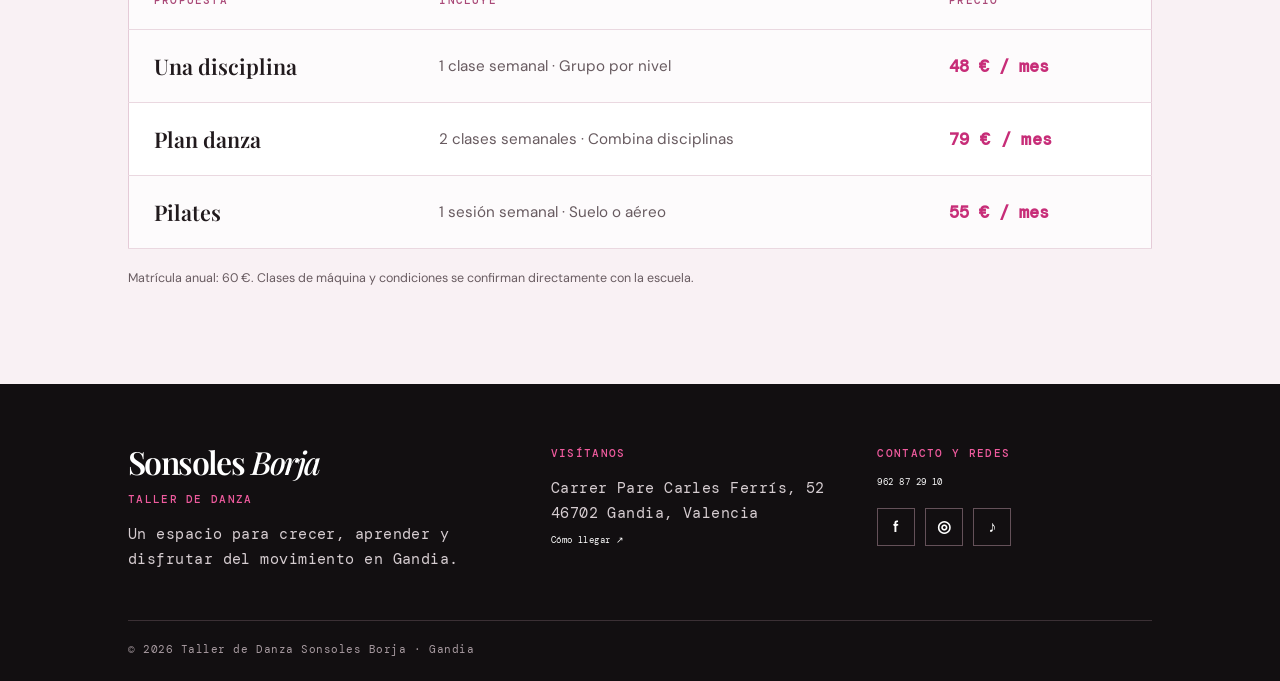
==== commit 9b8d9e79: "Actualizar hero y Taller de Pilates Nuevo vídeo principal con tratamiento luminoso y tarjeta de Tall" ====
--- a/index.html
+++ b/index.html
@@ -1 +1 @@
-<!doctype html><html lang="es"><head><meta charset="UTF-8"><meta name="viewport" content="width=device-width,initial-scale=1"><title>Sonsoles Borja | Danza y Pilates</title><link rel="preconnect" href="https://fonts.googleapis.com"><link rel="preconnect" href="https://fonts.gstatic.com" crossorigin><link href="https://fonts.googleapis.com/css2?family=DM+Mono:wght@400;500&family=DM+Sans:opsz,wght@9..40,400;9..40,500;9..40,600&family=Playfair+Display:ital,wght@0,500;0,600;0,700;1,500&display=swap" rel="stylesheet"><link rel="stylesheet" href="pages.css"><link rel="stylesheet" href="festival.css"><style>.simple-brand.polished{gap:11px}.brand-icon-polished{width:25px;height:45px;display:block}.brand-icon-polished img{width:100%;height:100%;object-fit:contain}.simple-brand.polished>span:last-child{font-size:20px;letter-spacing:-.055em}.simple-brand.polished i{margin-top:6px;letter-spacing:.16em;font-size:6px}.simple-brand.polished b{font-style:italic;font-weight:500}.sonsoles-home{display:grid;grid-template-columns:1fr 1.25fr;min-height:600px}.sonsoles-home .portraits{display:block;min-height:600px;overflow:hidden}.sonsoles-home img{width:100%;height:100%;object-fit:cover}.sonsoles-home>div:last-child{padding:100px 9vw;background:#faedf3}.sonsoles-home h2{font-size:clamp(43px,5vw,74px)}.sonsoles-home p:not(.eyebrow){font-size:15px;line-height:1.65;max-width:400px}@media(max-width:760px){.simple-brand.polished>span:last-child{font-size:17px}.brand-icon-polished{width:22px;height:39px}.sonsoles-home{grid-template-columns:1fr}.sonsoles-home .portraits{height:420px;min-height:0}.sonsoles-home>div:last-child{padding:70px 25px}}.home-prices{padding:95px 10vw;background:#fff8fb}.home-prices-head{display:flex;justify-content:space-between;align-items:end;gap:30px;margin-bottom:38px}.home-prices h2{font:600 clamp(2.6rem,4.2vw,4.8rem)/.98 'Playfair Display',serif;letter-spacing:-.05em;margin:13px 0 0}.home-prices table{width:100%;border-collapse:collapse;background:#fff}.home-prices th,.home-prices td{padding:22px 25px;text-align:left;border-bottom:1px solid #eadde3}.home-prices th{font:500 .68rem 'DM Mono',monospace;letter-spacing:.11em;text-transform:uppercase;color:#9f788b}.home-prices td{font-size:.95rem}.home-prices td:first-child{font:600 1.35rem 'Playfair Display',serif}.home-prices td:nth-child(2){color:#6c6066}.home-prices td:last-child{font:600 1.05rem 'DM Mono',monospace;color:#c72d78;white-space:nowrap}.home-prices-note{margin:20px 0 0;color:#786d72;font-size:.78rem;line-height:1.6}@media(max-width:760px){.home-prices{padding:65px 25px}.home-prices-head{display:block}.home-prices .button{margin-top:24px}.home-prices th:nth-child(2),.home-prices td:nth-child(2){display:none}.home-prices th,.home-prices td{padding:17px 12px}.home-prices td:first-child{font-size:1.15rem}}.home-prices{background:#201b1e;color:#fff}.home-prices .eyebrow{color:#f34b9c}.home-prices h2{color:#fff}.home-prices table{background:#2c2529;border:1px solid #514149}.home-prices th,.home-prices td{border-color:#514149;color:#fff}.home-prices th{color:#f7bfd8}.home-prices td:nth-child(2),.home-prices-note{color:#e3d8dc}.home-prices td:last-child{color:#ff62aa}.home-prices .button{background:#d42e7c;color:#fff}.home-prices .button:hover{background:#ee4c9c}.site-footer{background:#120f11;color:#fff;padding:62px 10vw 25px}.footer-grid{max-width:1280px;margin:auto;display:grid;grid-template-columns:1.35fr 1fr 1fr;gap:52px;padding-bottom:48px}.footer-brand{font:600 2rem/1 'Playfair Display',serif;letter-spacing:-.05em}.footer-brand span{font-style:italic;font-weight:500}.footer-kicker{font:500 .68rem 'DM Mono',monospace;letter-spacing:.12em;text-transform:uppercase;color:#ef5b9e;margin:0 0 16px}.site-footer p:not(.footer-kicker){font-size:.92rem;line-height:1.7;color:#d6cdd1;margin:0}.footer-contact{color:#fff!important;text-decoration:none;display:block;margin-top:8px}.footer-contact:hover{color:#f0549c!important}.footer-socials{display:flex;gap:10px;margin-top:20px}.footer-socials a{width:38px;height:38px;border:1px solid #645159;display:grid;place-items:center;color:#fff;text-decoration:none;font:600 1rem 'DM Sans',sans-serif;transition:.2s}.footer-socials a:hover{background:#d42e7c;border-color:#d42e7c;transform:translateY(-2px)}.footer-bottom{max-width:1280px;margin:auto;padding-top:22px;border-top:1px solid #3b3035;color:#a89ba1;font:400 .66rem 'DM Mono',monospace;letter-spacing:.05em}@media(max-width:760px){.site-footer{padding:52px 25px 23px}.footer-grid{grid-template-columns:1fr;gap:28px;padding-bottom:36px}}.festival-home{background:#1b171a!important;color:#fff!important}.festival-home .eyebrow{color:#ff9fca!important}.festival-home h2,.festival-home h2 em,.festival-home p:not(.eyebrow),.festival-home .year-stamp,.festival-home .year-stamp small{color:#fff!important;text-shadow:none}.festival-home>div:nth-of-type(1){position:relative;z-index:2}.festival-home .button{background:#d32981!important;color:#fff!important;border:1px solid #f15b9f}.festival-home .button:hover{background:#ed4c9b!important}.festival-home:after{opacity:.8}.festival-home .year-stamp{position:relative;z-index:2;color:#ffbfdc!important}.home-hero .button{background:#d32981!important;border:1px solid #f46aa9!important;color:#fff!important;box-shadow:0 10px 25px rgba(211,41,129,.28)}.home-hero .button:hover{background:#ed4d9b!important;transform:translateY(-2px)}.explore-links .link-grid{border:1px solid #d32981!important;gap:0}.explore-links .link-grid a{border-right:1px solid #d32981!important;background:transparent!important}.explore-links .link-grid a:last-child{border-right:0!important}.explore-links .link-grid a:hover{background:#fff4f8!important}.explore-links .link-grid b{color:#d32981!important}@media(max-width:560px){.explore-links .link-grid a{border-right:0!important;border-bottom:1px solid #d32981!important}.explore-links .link-grid a:last-child{border-bottom:0!important}}.home-prices{background:#f9f1f4!important;color:#211a1d!important}.home-prices .eyebrow{color:#c72d78!important}.home-prices h2{color:#211a1d!important}.home-prices table{background:rgba(255,255,255,.72)!important;border:1px solid #e5cbd7!important}.home-prices th,.home-prices td{border-color:#ead8e0!important;color:#211a1d!important}.home-prices th{color:#a94877!important}.home-prices td:nth-child(2),.home-prices-note{color:#685b60!important}.home-prices td:last-child{color:#c72d78!important}.home-prices .button{background:#d32981!important;color:#fff!important;border:0!important}.home-prices .button:hover{background:#e94b98!important}.home-links:not(.explore-links) .link-grid{border:0!important;gap:12px}.home-links:not(.explore-links) .link-grid a{border:0!important;color:#fff!important;min-height:205px}.home-links:not(.explore-links) .link-grid a:nth-child(1){background:#c72d78!important}.home-links:not(.explore-links) .link-grid a:nth-child(2){background:#705d88!important}.home-links:not(.explore-links) .link-grid a:nth-child(3){background:#247a76!important}.home-links:not(.explore-links) .link-grid a:nth-child(4){background:#c3698d!important}.home-links:not(.explore-links) .link-grid a:hover{filter:brightness(1.06);transform:translateY(-3px)}.home-links:not(.explore-links) .link-grid b,.home-links:not(.explore-links) .link-grid strong,.home-links:not(.explore-links) .link-grid span{color:#fff!important}.home-links:not(.explore-links) .link-grid span{opacity:.9}.enrollment-home{position:relative;overflow:hidden;padding:78px 10vw;background:linear-gradient(115deg,#d32981,#922250);color:#fff;display:grid;grid-template-columns:1.3fr .7fr;gap:45px;align-items:end}.enrollment-home:after{content:'SEPTIEMBRE';position:absolute;right:-24px;bottom:-30px;font:600 clamp(60px,10vw,155px)/.8 'Playfair Display',serif;color:rgba(255,255,255,.11);letter-spacing:-.08em}.enrollment-home>div{position:relative;z-index:1}.enrollment-home .eyebrow{color:#ffe0ef}.enrollment-home h2{color:#fff;font-size:clamp(42px,5vw,72px);margin:13px 0}.enrollment-home p{font-size:15px;line-height:1.6;max-width:500px}.enrollment-home .enrollment-date{font:500 13px 'DM Mono',monospace;letter-spacing:.08em;text-transform:uppercase;color:#fff;border-top:1px solid rgba(255,255,255,.55);padding-top:15px;max-width:310px}.enrollment-home .button{justify-self:start;background:#fff!important;color:#a31f5c!important;position:relative;z-index:1}.enrollment-home .button:hover{background:#fff0f7!important}@media(max-width:760px){.enrollment-home{padding:64px 25px;grid-template-columns:1fr}.enrollment-home:after{font-size:75px;right:-14px}.enrollment-home .button{margin-top:5px}}.home-prices tbody tr:nth-child(2) td{background:#fff2f7}.home-prices tbody tr:nth-child(2) td:last-child{background:#d32981!important;color:#fff!important;font-weight:700;letter-spacing:.02em}.home-prices td:last-child{min-width:150px;text-align:right}.home-prices th:last-child{text-align:right}.home-prices tbody tr:nth-child(2) td{background:#fff!important}.home-prices tbody tr:nth-child(2) td:last-child{background:#fff!important;color:#c72d78!important;font-weight:600!important}.home-prices td:last-child{min-width:auto!important;text-align:left!important}.home-prices th:last-child{text-align:left!important}</style><script defer src="language.js"></script></head><body><header class="page-header"><a class="simple-brand polished" href="index.html"><span class="brand-icon-polished"><img src="brand-icon-polished.png" alt=""></span><span>Sonsoles <b>Borja</b><i>Taller de danza</i></span></a><nav><a class="active" href="index.html">Inicio</a><a href="escuela.html">Escuela</a><a href="disciplinas.html">Disciplinas</a><a href="calendario.html">Calendario</a><a href="festival.html">Festival</a><a href="guia.html">Gu&iacute;a</a><a href="contacto.html">Contacto</a></nav><a class="nav-cta" href="contacto.html">Solicita informaci&oacute;n ↗</a></header><main><section class="home-hero"><video class="hero-video" autoplay muted loop playsinline preload="metadata" poster="hero-danza.png" aria-label="Clase de ballet en la escuela"><source src="hero-ballet.mp4" type="video/mp4"></video><div><p class="eyebrow">Gandia · Danza y Pilates</p><h1>Aqu&iacute; comienza<br><em>tu propio vuelo.</em></h1><p>Una escuela para crecer con t&eacute;cnica, ilusi&oacute;n y movimiento.</p><a class="button" href="disciplinas.html">Conoce las disciplinas <span>→</span></a></div></section><section class="enrollment-home"><div><p class="eyebrow">Curso 2026 · 2027</p><h2>Inscripciones <em>abiertas.</em></h2><p>Reserva tu plaza y comienza el curso en un espacio donde técnica, creatividad y acompañamiento crecen juntos.</p><p class="enrollment-date">Matrícula anual · 60 € · del 1 al 6 de septiembre</p></div><div><a class="button enrollment-form-link" href="contacto.html">Solicitar formulario <span>→</span></a></div></section><section class="home-links"><p class="eyebrow">Disciplinas</p><h2>Encuentra tu <em>lenguaje.</em></h2><p style="max-width:460px;font-size:15px;line-height:1.6">Cada estilo abre una manera distinta de sentir, aprender y expresarte.</p><div class="link-grid"><a href="disciplinas.html"><b>01</b><strong>Ballet</strong><span>Base, precisi&oacute;n y sensibilidad ↗</span></a><a href="disciplinas.html"><b>02</b><strong>Contempor&aacute;nea</strong><span>Movimiento con identidad ↗</span></a><a href="disciplinas.html"><b>03</b><strong>Flamenco</strong><span>Ra&iacute;z, comp&aacute;s y car&aacute;cter ↗</span></a><a href="disciplinas.html"><b>04</b><strong>Jazz & Pilates</strong><span>Ritmo, energ&iacute;a y bienestar ↗</span></a></div></section><section class="sonsoles-home"><div class="portraits"><img src="escuela-fachada-limpia.png" alt="Fachada de la Escuela Taller de Danza Sonsoles Borja"></div><div><p class="eyebrow">Sonsoles Borja</p><h2>La vocaci&oacute;n de formar para que otros puedan <em>volar.</em></h2><p>Una trayectoria como bailarina, docente y pedagoga que hoy se transforma en oportunidades para quienes quieren aprender desde Gandia.</p><a class="button" href="sonsoles.html">Conoce su historia <span>→</span></a></div></section><section class="home-links explore-links" style="background:#fff"><p class="eyebrow">Explora la escuela</p><h2>Todo tiene su <em>propio espacio.</em></h2><div class="link-grid"><a href="escuela.html"><b>01</b><strong>La escuela</strong><span>Conoce el espacio y el m&eacute;todo ↗</span></a><a href="calendario.html"><b>02</b><strong>Calendario</strong><span>Horarios orientativos por nivel ↗</span></a><a href="precios.html"><b>03</b><strong>Precios</strong><span>Planes y opciones de clase ↗</span></a><a href="sonsoles.html"><b>04</b><strong>Sonsoles</strong><span>Trayectoria y direcci&oacute;n art&iacute;stica ↗</span></a></div></section><section class="festival-home"><p class="eyebrow">Un momento para recordar</p><div><h2>El escenario tambi&eacute;n es <em>escuela.</em></h2><p>Cada curso culmina con un festival en el que el trabajo, la ilusi&oacute;n y las familias se encuentran bajo los focos.</p><a class="button" href="festival.html">Descubre el Festival <span>→</span></a></div><div class="year-stamp">2026<br><small>DANZA SOBRE<br>EL LIENZO</small></div></section><section class="home-guide"><div><p class="eyebrow">Para empezar con confianza</p><h2>Peque&ntilde;as gu&iacute;as para grandes <em>pasos.</em></h2><p>Vestuario, peinados, puntas, casta&ntilde;uelas, Pilates y cuidado del cuerpo.</p><a class="button" href="guia.html">Ver recomendaciones <span>→</span></a></div><img src="guia-pequenos-pasos.png" alt="Alumna aprendiendo danza en la escuela"></section><section class="home-prices"><div class="home-prices-head"><div><p class="eyebrow">Precios orientativos</p><h2>Encuentra tu <em>ritmo.</em></h2></div><a class="button" href="precios.html">Ver precios completos <span>→</span></a></div><table aria-label="Precios orientativos"><thead><tr><th>Propuesta</th><th>Incluye</th><th>Precio</th></tr></thead><tbody><tr><td>Una disciplina</td><td>1 clase semanal · Grupo por nivel</td><td>48 € / mes</td></tr><tr><td>Plan danza</td><td>2 clases semanales · Combina disciplinas</td><td>79 € / mes</td></tr><tr><td>Pilates</td><td>1 sesión semanal · Suelo o aéreo</td><td>55 € / mes</td></tr></tbody></table><p class="home-prices-note">Matrícula anual: 60 €. Clases de máquina y condiciones se confirman directamente con la escuela.</p></section></main><a class="whatsapp" href="https://wa.me/34600000000?text=Hola%2C%20me%20gustar%C3%ADa%20recibir%20informaci%C3%B3n." target="_blank" rel="noreferrer" aria-label="WhatsApp">◔</a><footer class="site-footer"><div class="footer-grid"><div><div class="footer-brand">Sonsoles <span>Borja</span></div><p class="footer-kicker" style="margin-top:14px">Taller de danza</p><p>Un espacio para crecer, aprender y disfrutar del movimiento en Gandia.</p></div><div><p class="footer-kicker">Visítanos</p><p>Carrer Pare Carles Ferrís, 52<br>46702 Gandia, Valencia</p><a class="footer-contact" href="https://www.google.com/maps/place//data=!4m2!3m1!1s0xd61e84b823273ef:0x9083b964c389a8e6?sa=X&amp;ved=1t:8290&amp;ictx=111" target="_blank" rel="noopener">Cómo llegar ↗</a></div><div><p class="footer-kicker">Contacto y redes</p><a class="footer-contact" href="tel:+34962872910">962 87 29 10</a><div class="footer-socials" aria-label="Redes sociales"><a href="https://www.facebook.com/tallerdedanzasonsolesborja" target="_blank" rel="noopener" aria-label="Facebook">f</a><a href="https://www.instagram.com/tallerdedanzasonsolesborja/" target="_blank" rel="noopener" aria-label="Instagram">◎</a><a href="https://www.tiktok.com/@tallerdedanzasonsolesborja" target="_blank" rel="noopener" aria-label="TikTok">♪</a></div></div></div><div class="footer-bottom">© 2026 Taller de Danza Sonsoles Borja · Gandia</div></footer></body></html>
+<!doctype html><html lang="es"><head><meta charset="UTF-8"><meta name="viewport" content="width=device-width,initial-scale=1"><title>Sonsoles Borja | Danza y Pilates</title><link rel="preconnect" href="https://fonts.googleapis.com"><link rel="preconnect" href="https://fonts.gstatic.com" crossorigin><link href="https://fonts.googleapis.com/css2?family=DM+Mono:wght@400;500&family=DM+Sans:opsz,wght@9..40,400;9..40,500;9..40,600&family=Playfair+Display:ital,wght@0,500;0,600;0,700;1,500&display=swap" rel="stylesheet"><link rel="stylesheet" href="pages.css"><link rel="stylesheet" href="festival.css"><style>.simple-brand.polished{gap:11px}.brand-icon-polished{width:25px;height:45px;display:block}.brand-icon-polished img{width:100%;height:100%;object-fit:contain}.simple-brand.polished>span:last-child{font-size:20px;letter-spacing:-.055em}.simple-brand.polished i{margin-top:6px;letter-spacing:.16em;font-size:6px}.simple-brand.polished b{font-style:italic;font-weight:500}.sonsoles-home{display:grid;grid-template-columns:1fr 1.25fr;min-height:600px}.sonsoles-home .portraits{display:block;min-height:600px;overflow:hidden}.sonsoles-home img{width:100%;height:100%;object-fit:cover}.sonsoles-home>div:last-child{padding:100px 9vw;background:#faedf3}.sonsoles-home h2{font-size:clamp(43px,5vw,74px)}.sonsoles-home p:not(.eyebrow){font-size:15px;line-height:1.65;max-width:400px}@media(max-width:760px){.simple-brand.polished>span:last-child{font-size:17px}.brand-icon-polished{width:22px;height:39px}.sonsoles-home{grid-template-columns:1fr}.sonsoles-home .portraits{height:420px;min-height:0}.sonsoles-home>div:last-child{padding:70px 25px}}.home-prices{padding:95px 10vw;background:#fff8fb}.home-prices-head{display:flex;justify-content:space-between;align-items:end;gap:30px;margin-bottom:38px}.home-prices h2{font:600 clamp(2.6rem,4.2vw,4.8rem)/.98 'Playfair Display',serif;letter-spacing:-.05em;margin:13px 0 0}.home-prices table{width:100%;border-collapse:collapse;background:#fff}.home-prices th,.home-prices td{padding:22px 25px;text-align:left;border-bottom:1px solid #eadde3}.home-prices th{font:500 .68rem 'DM Mono',monospace;letter-spacing:.11em;text-transform:uppercase;color:#9f788b}.home-prices td{font-size:.95rem}.home-prices td:first-child{font:600 1.35rem 'Playfair Display',serif}.home-prices td:nth-child(2){color:#6c6066}.home-prices td:last-child{font:600 1.05rem 'DM Mono',monospace;color:#c72d78;white-space:nowrap}.home-prices-note{margin:20px 0 0;color:#786d72;font-size:.78rem;line-height:1.6}@media(max-width:760px){.home-prices{padding:65px 25px}.home-prices-head{display:block}.home-prices .button{margin-top:24px}.home-prices th:nth-child(2),.home-prices td:nth-child(2){display:none}.home-prices th,.home-prices td{padding:17px 12px}.home-prices td:first-child{font-size:1.15rem}}.home-prices{background:#201b1e;color:#fff}.home-prices .eyebrow{color:#f34b9c}.home-prices h2{color:#fff}.home-prices table{background:#2c2529;border:1px solid #514149}.home-prices th,.home-prices td{border-color:#514149;color:#fff}.home-prices th{color:#f7bfd8}.home-prices td:nth-child(2),.home-prices-note{color:#e3d8dc}.home-prices td:last-child{color:#ff62aa}.home-prices .button{background:#d42e7c;color:#fff}.home-prices .button:hover{background:#ee4c9c}.site-footer{background:#120f11;color:#fff;padding:62px 10vw 25px}.footer-grid{max-width:1280px;margin:auto;display:grid;grid-template-columns:1.35fr 1fr 1fr;gap:52px;padding-bottom:48px}.footer-brand{font:600 2rem/1 'Playfair Display',serif;letter-spacing:-.05em}.footer-brand span{font-style:italic;font-weight:500}.footer-kicker{font:500 .68rem 'DM Mono',monospace;letter-spacing:.12em;text-transform:uppercase;color:#ef5b9e;margin:0 0 16px}.site-footer p:not(.footer-kicker){font-size:.92rem;line-height:1.7;color:#d6cdd1;margin:0}.footer-contact{color:#fff!important;text-decoration:none;display:block;margin-top:8px}.footer-contact:hover{color:#f0549c!important}.footer-socials{display:flex;gap:10px;margin-top:20px}.footer-socials a{width:38px;height:38px;border:1px solid #645159;display:grid;place-items:center;color:#fff;text-decoration:none;font:600 1rem 'DM Sans',sans-serif;transition:.2s}.footer-socials a:hover{background:#d42e7c;border-color:#d42e7c;transform:translateY(-2px)}.footer-bottom{max-width:1280px;margin:auto;padding-top:22px;border-top:1px solid #3b3035;color:#a89ba1;font:400 .66rem 'DM Mono',monospace;letter-spacing:.05em}@media(max-width:760px){.site-footer{padding:52px 25px 23px}.footer-grid{grid-template-columns:1fr;gap:28px;padding-bottom:36px}}.festival-home{background:#1b171a!important;color:#fff!important}.festival-home .eyebrow{color:#ff9fca!important}.festival-home h2,.festival-home h2 em,.festival-home p:not(.eyebrow),.festival-home .year-stamp,.festival-home .year-stamp small{color:#fff!important;text-shadow:none}.festival-home>div:nth-of-type(1){position:relative;z-index:2}.festival-home .button{background:#d32981!important;color:#fff!important;border:1px solid #f15b9f}.festival-home .button:hover{background:#ed4c9b!important}.festival-home:after{opacity:.8}.festival-home .year-stamp{position:relative;z-index:2;color:#ffbfdc!important}.home-hero .button{background:#d32981!important;border:1px solid #f46aa9!important;color:#fff!important;box-shadow:0 10px 25px rgba(211,41,129,.28)}.home-hero .button:hover{background:#ed4d9b!important;transform:translateY(-2px)}.explore-links .link-grid{border:1px solid #d32981!important;gap:0}.explore-links .link-grid a{border-right:1px solid #d32981!important;background:transparent!important}.explore-links .link-grid a:last-child{border-right:0!important}.explore-links .link-grid a:hover{background:#fff4f8!important}.explore-links .link-grid b{color:#d32981!important}@media(max-width:560px){.explore-links .link-grid a{border-right:0!important;border-bottom:1px solid #d32981!important}.explore-links .link-grid a:last-child{border-bottom:0!important}}.home-prices{background:#f9f1f4!important;color:#211a1d!important}.home-prices .eyebrow{color:#c72d78!important}.home-prices h2{color:#211a1d!important}.home-prices table{background:rgba(255,255,255,.72)!important;border:1px solid #e5cbd7!important}.home-prices th,.home-prices td{border-color:#ead8e0!important;color:#211a1d!important}.home-prices th{color:#a94877!important}.home-prices td:nth-child(2),.home-prices-note{color:#685b60!important}.home-prices td:last-child{color:#c72d78!important}.home-prices .button{background:#d32981!important;color:#fff!important;border:0!important}.home-prices .button:hover{background:#e94b98!important}.home-links:not(.explore-links) .link-grid{border:0!important;gap:12px}.home-links:not(.explore-links) .link-grid a{border:0!important;color:#fff!important;min-height:205px}.home-links:not(.explore-links) .link-grid a:nth-child(1){background:#c72d78!important}.home-links:not(.explore-links) .link-grid a:nth-child(2){background:#705d88!important}.home-links:not(.explore-links) .link-grid a:nth-child(3){background:#247a76!important}.home-links:not(.explore-links) .link-grid a:nth-child(4){background:#c3698d!important}.home-links:not(.explore-links) .link-grid a:hover{filter:brightness(1.06);transform:translateY(-3px)}.home-links:not(.explore-links) .link-grid b,.home-links:not(.explore-links) .link-grid strong,.home-links:not(.explore-links) .link-grid span{color:#fff!important}.home-links:not(.explore-links) .link-grid span{opacity:.9}.enrollment-home{position:relative;overflow:hidden;padding:78px 10vw;background:linear-gradient(115deg,#d32981,#922250);color:#fff;display:grid;grid-template-columns:1.3fr .7fr;gap:45px;align-items:end}.enrollment-home:after{content:'SEPTIEMBRE';position:absolute;right:-24px;bottom:-30px;font:600 clamp(60px,10vw,155px)/.8 'Playfair Display',serif;color:rgba(255,255,255,.11);letter-spacing:-.08em}.enrollment-home>div{position:relative;z-index:1}.enrollment-home .eyebrow{color:#ffe0ef}.enrollment-home h2{color:#fff;font-size:clamp(42px,5vw,72px);margin:13px 0}.enrollment-home p{font-size:15px;line-height:1.6;max-width:500px}.enrollment-home .enrollment-date{font:500 13px 'DM Mono',monospace;letter-spacing:.08em;text-transform:uppercase;color:#fff;border-top:1px solid rgba(255,255,255,.55);padding-top:15px;max-width:310px}.enrollment-home .button{justify-self:start;background:#fff!important;color:#a31f5c!important;position:relative;z-index:1}.enrollment-home .button:hover{background:#fff0f7!important}@media(max-width:760px){.enrollment-home{padding:64px 25px;grid-template-columns:1fr}.enrollment-home:after{font-size:75px;right:-14px}.enrollment-home .button{margin-top:5px}}.home-prices tbody tr:nth-child(2) td{background:#fff2f7}.home-prices tbody tr:nth-child(2) td:last-child{background:#d32981!important;color:#fff!important;font-weight:700;letter-spacing:.02em}.home-prices td:last-child{min-width:150px;text-align:right}.home-prices th:last-child{text-align:right}.home-prices tbody tr:nth-child(2) td{background:#fff!important}.home-prices tbody tr:nth-child(2) td:last-child{background:#fff!important;color:#c72d78!important;font-weight:600!important}.home-prices td:last-child{min-width:auto!important;text-align:left!important}.home-prices th:last-child{text-align:left!important}</style><script defer src="language.js"></script></head><body><header class="page-header"><a class="simple-brand polished" href="index.html"><span class="brand-icon-polished"><img src="brand-icon-polished.png" alt=""></span><span>Sonsoles <b>Borja</b><i>Taller de danza</i></span></a><nav><a class="active" href="index.html">Inicio</a><a href="escuela.html">Escuela</a><a href="disciplinas.html">Disciplinas</a><a href="calendario.html">Calendario</a><a href="festival.html">Festival</a><a href="guia.html">Gu&iacute;a</a><a href="contacto.html">Contacto</a></nav><a class="nav-cta" href="contacto.html">Solicita informaci&oacute;n ↗</a></header><main><section class="home-hero"><video class="hero-video" autoplay muted loop playsinline preload="metadata" poster="hero-danza.png" aria-label="Clase de ballet en la escuela"><source src="hero-bailarina-puntas.mp4" type="video/mp4"></video><div><p class="eyebrow">Gandia · Danza y Pilates</p><h1>Aqu&iacute; comienza<br><em>tu propio vuelo.</em></h1><p>Una escuela para crecer con t&eacute;cnica, ilusi&oacute;n y movimiento.</p><a class="button" href="disciplinas.html">Conoce las disciplinas <span>→</span></a></div></section><section class="enrollment-home"><div><p class="eyebrow">Curso 2026 · 2027</p><h2>Inscripciones <em>abiertas.</em></h2><p>Reserva tu plaza y comienza el curso en un espacio donde técnica, creatividad y acompañamiento crecen juntos.</p><p class="enrollment-date">Matrícula anual · 60 € · del 1 al 6 de septiembre</p></div><div><a class="button enrollment-form-link" href="contacto.html">Solicitar formulario <span>→</span></a></div></section><section class="home-links"><p class="eyebrow">Disciplinas</p><h2>Encuentra tu <em>lenguaje.</em></h2><p style="max-width:460px;font-size:15px;line-height:1.6">Cada estilo abre una manera distinta de sentir, aprender y expresarte.</p><div class="link-grid"><a href="disciplinas.html"><b>01</b><strong>Ballet</strong><span>Base, precisi&oacute;n y sensibilidad ↗</span></a><a href="disciplinas.html"><b>02</b><strong>Contempor&aacute;nea</strong><span>Movimiento con identidad ↗</span></a><a href="disciplinas.html"><b>03</b><strong>Flamenco</strong><span>Ra&iacute;z, comp&aacute;s y car&aacute;cter ↗</span></a><a href="disciplinas.html"><b>04</b><strong>Jazz & Pilates</strong><span>Ritmo, energ&iacute;a y bienestar ↗</span></a></div></section><section class="sonsoles-home"><div class="portraits"><img src="escuela-fachada-limpia.png" alt="Fachada de la Escuela Taller de Danza Sonsoles Borja"></div><div><p class="eyebrow">Sonsoles Borja</p><h2>La vocaci&oacute;n de formar para que otros puedan <em>volar.</em></h2><p>Una trayectoria como bailarina, docente y pedagoga que hoy se transforma en oportunidades para quienes quieren aprender desde Gandia.</p><a class="button" href="sonsoles.html">Conoce su historia <span>→</span></a></div></section><section class="home-links explore-links" style="background:#fff"><p class="eyebrow">Explora la escuela</p><h2>Todo tiene su <em>propio espacio.</em></h2><div class="link-grid"><a href="escuela.html"><b>01</b><strong>La escuela</strong><span>Conoce el espacio y el m&eacute;todo ↗</span></a><a href="calendario.html"><b>02</b><strong>Calendario</strong><span>Horarios orientativos por nivel ↗</span></a><a href="precios.html"><b>03</b><strong>Precios</strong><span>Planes y opciones de clase ↗</span></a><a href="sonsoles.html"><b>04</b><strong>Sonsoles</strong><span>Trayectoria y direcci&oacute;n art&iacute;stica ↗</span></a></div></section><section class="festival-home"><p class="eyebrow">Un momento para recordar</p><div><h2>El escenario tambi&eacute;n es <em>escuela.</em></h2><p>Cada curso culmina con un festival en el que el trabajo, la ilusi&oacute;n y las familias se encuentran bajo los focos.</p><a class="button" href="festival.html">Descubre el Festival <span>→</span></a></div><div class="year-stamp">2026<br><small>DANZA SOBRE<br>EL LIENZO</small></div></section><section class="home-guide"><div><p class="eyebrow">Para empezar con confianza</p><h2>Peque&ntilde;as gu&iacute;as para grandes <em>pasos.</em></h2><p>Vestuario, peinados, puntas, casta&ntilde;uelas, Pilates y cuidado del cuerpo.</p><a class="button" href="guia.html">Ver recomendaciones <span>→</span></a></div><img src="guia-pequenos-pasos.png" alt="Alumna aprendiendo danza en la escuela"></section><section class="home-prices"><div class="home-prices-head"><div><p class="eyebrow">Precios orientativos</p><h2>Encuentra tu <em>ritmo.</em></h2></div><a class="button" href="precios.html">Ver precios completos <span>→</span></a></div><table aria-label="Precios orientativos"><thead><tr><th>Propuesta</th><th>Incluye</th><th>Precio</th></tr></thead><tbody><tr><td>Una disciplina</td><td>1 clase semanal · Grupo por nivel</td><td>48 € / mes</td></tr><tr><td>Plan danza</td><td>2 clases semanales · Combina disciplinas</td><td>79 € / mes</td></tr><tr><td>Pilates</td><td>1 sesión semanal · Suelo o aéreo</td><td>55 € / mes</td></tr></tbody></table><p class="home-prices-note">Matrícula anual: 60 €. Clases de máquina y condiciones se confirman directamente con la escuela.</p></section></main><a class="whatsapp" href="https://wa.me/34600000000?text=Hola%2C%20me%20gustar%C3%ADa%20recibir%20informaci%C3%B3n." target="_blank" rel="noreferrer" aria-label="WhatsApp">◔</a><footer class="site-footer"><div class="footer-grid"><div><div class="footer-brand">Sonsoles <span>Borja</span></div><p class="footer-kicker" style="margin-top:14px">Taller de danza</p><p>Un espacio para crecer, aprender y disfrutar del movimiento en Gandia.</p></div><div><p class="footer-kicker">Visítanos</p><p>Carrer Pare Carles Ferrís, 52<br>46702 Gandia, Valencia</p><a class="footer-contact" href="https://www.google.com/maps/place//data=!4m2!3m1!1s0xd61e84b823273ef:0x9083b964c389a8e6?sa=X&amp;ved=1t:8290&amp;ictx=111" target="_blank" rel="noopener">Cómo llegar ↗</a></div><div><p class="footer-kicker">Contacto y redes</p><a class="footer-contact" href="tel:+34962872910">962 87 29 10</a><div class="footer-socials" aria-label="Redes sociales"><a href="https://www.facebook.com/tallerdedanzasonsolesborja" target="_blank" rel="noopener" aria-label="Facebook">f</a><a href="https://www.instagram.com/tallerdedanzasonsolesborja/" target="_blank" rel="noopener" aria-label="Instagram">◎</a><a href="https://www.tiktok.com/@tallerdedanzasonsolesborja" target="_blank" rel="noopener" aria-label="TikTok">♪</a></div></div></div><div class="footer-bottom">© 2026 Taller de Danza Sonsoles Borja · Gandia</div></footer></body></html>
--- a/pages.css
+++ b/pages.css
@@ -11,7 +11,7 @@
 .eyebrow{font:500 10px 'DM Mono',monospace;letter-spacing:.13em;text-transform:uppercase;color:var(--pink)}
 h1,h2{font:500 clamp(48px,6vw,92px)/.95 'Playfair Display',serif;margin:20px 0}h1 em,h2 em{font-weight:500}
 .button{display:inline-flex;gap:34px;padding:16px 19px;background:var(--pink);color:#fff;font-size:10px;letter-spacing:.08em;text-transform:uppercase}
-.home-hero{height:calc(100vh - 84px);min-height:570px;position:relative;color:#fff;overflow:hidden;background:#24151d}.home-hero>img,.home-hero>.hero-video{height:100%;width:100%;object-fit:cover}.home-hero>.hero-video{opacity:.3}.home-hero:after{content:'';position:absolute;inset:0;background:linear-gradient(90deg,rgba(24,14,20,.68),rgba(24,14,20,.2) 65%,transparent)}.home-hero>div{position:absolute;z-index:1;left:10vw;top:19%;max-width:535px}.home-hero .eyebrow{color:#ffc0df}.home-hero p:not(.eyebrow){font-size:16px;line-height:1.6;max-width:350px;margin-bottom:29px}
+.home-hero{height:calc(100vh - 84px);min-height:570px;position:relative;color:var(--ink);overflow:hidden;background:#f6e8ef}.home-hero>img,.home-hero>.hero-video{height:100%;width:100%;object-fit:cover}.home-hero>.hero-video{opacity:.82}.home-hero:after{content:'';position:absolute;inset:0;background:linear-gradient(90deg,rgba(255,252,253,.78),rgba(255,252,253,.34) 63%,rgba(255,245,250,.12))}.home-hero>div{position:absolute;z-index:1;left:10vw;top:19%;max-width:535px}.home-hero .eyebrow{color:#c72d78}.home-hero p:not(.eyebrow){font-size:16px;line-height:1.6;max-width:350px;margin-bottom:29px}
 .home-links{padding:110px 10vw;background:var(--soft)}.home-links h2{font-size:clamp(44px,5vw,74px);max-width:620px}
 .link-grid{display:grid;grid-template-columns:repeat(4,1fr);border:1px solid var(--line);margin-top:45px}.link-grid a{min-height:220px;padding:23px;border-right:1px solid var(--line);display:flex;flex-direction:column}.link-grid a:last-child{border:0}.link-grid b{font:10px 'DM Mono',monospace;color:var(--pink)}.link-grid strong{font:500 29px 'Playfair Display',serif;margin:36px 0 12px}.link-grid span{font-size:11px;line-height:1.5}
 .page-hero{min-height:345px;padding:80px 10vw 70px;background:var(--soft);display:flex;align-items:end}.page-hero p:last-child{font-size:15px;line-height:1.6;max-width:480px}.page-content{padding:85px 10vw}.page-content h2{font-size:clamp(38px,4vw,62px)}
@@ -30,12 +30,15 @@
 .nav-dropdown{position:relative;display:flex;align-items:center}.nav-dropdown button{border:0;background:transparent;color:inherit;font:inherit;font-size:inherit;cursor:pointer;padding:6px 0}.nav-dropdown button span{font-size:12px;margin-left:3px;color:var(--pink)}.nav-dropdown.active button,.nav-dropdown:focus-within button,.nav-dropdown:hover button{color:var(--pink)}.discipline-menu{position:absolute;top:calc(100% + 12px);left:-18px;min-width:205px;padding:8px;background:#fff;border:1px solid var(--line);box-shadow:0 15px 32px rgba(39,30,34,.12);opacity:0;visibility:hidden;transform:translateY(-7px);transition:.18s ease;z-index:20}.discipline-menu a{display:block!important;padding:10px 12px!important;font-size:10px!important;letter-spacing:.03em;white-space:nowrap}.discipline-menu a:hover{background:var(--soft);color:var(--pink)}.nav-dropdown:hover .discipline-menu,.nav-dropdown:focus-within .discipline-menu,.nav-dropdown.open .discipline-menu{opacity:1;visibility:visible;transform:translateY(0)}.discipline-row{scroll-margin-top:105px}
 @media(max-width:900px){.nav-dropdown{display:none}}
 
-/* On touch layouts the hero becomes an editorial two-part composition: the full
-   photograph is preserved and the introductory copy has its own readable area. */
+/* On touch layouts, keep the home hero as a single layered composition so the
+   welcome copy remains on the video, just as it does on desktop. */
 @media(max-width:900px){
-  .home-hero{height:auto;min-height:0;display:flex;flex-direction:column;background:#24151d}
-  .home-hero>img,.home-hero>.hero-video{order:0;display:block;width:100%;height:auto;aspect-ratio:1672/941;object-fit:contain;object-position:center;background:#24151d}
-  .home-hero:after{display:none}
-  .home-hero>div{order:1;position:relative;left:auto;right:auto;top:auto;max-width:none;padding:48px max(25px,7vw) 56px;background:linear-gradient(125deg,#24151d,#4a2038)}
+  .home-hero{height:calc(100svh - 84px);min-height:560px;display:block;background:#f6e8ef}
+  .home-hero>img,.home-hero>.hero-video{position:absolute;inset:0;display:block;width:100%;height:100%;aspect-ratio:auto;object-fit:cover;object-position:center;background:#24151d}
+  .home-hero:after{display:block;background:linear-gradient(90deg,rgba(255,252,253,.83),rgba(255,252,253,.48) 72%,rgba(255,245,250,.18))}
+  .home-hero>div{position:absolute;z-index:1;left:max(25px,7vw);right:25px;top:50%;transform:translateY(-48%);max-width:535px;padding:0;background:transparent}
   .home-hero h1{font-size:clamp(52px,9vw,74px)}
 }
+@media(max-width:560px){.home-hero{height:calc(100svh - 72px);min-height:520px}.home-hero>div{top:48%}.home-hero p:not(.eyebrow){font-size:15px}.home-hero .button{padding:15px 17px}}
+
+.discipline-more{margin-top:25px}
